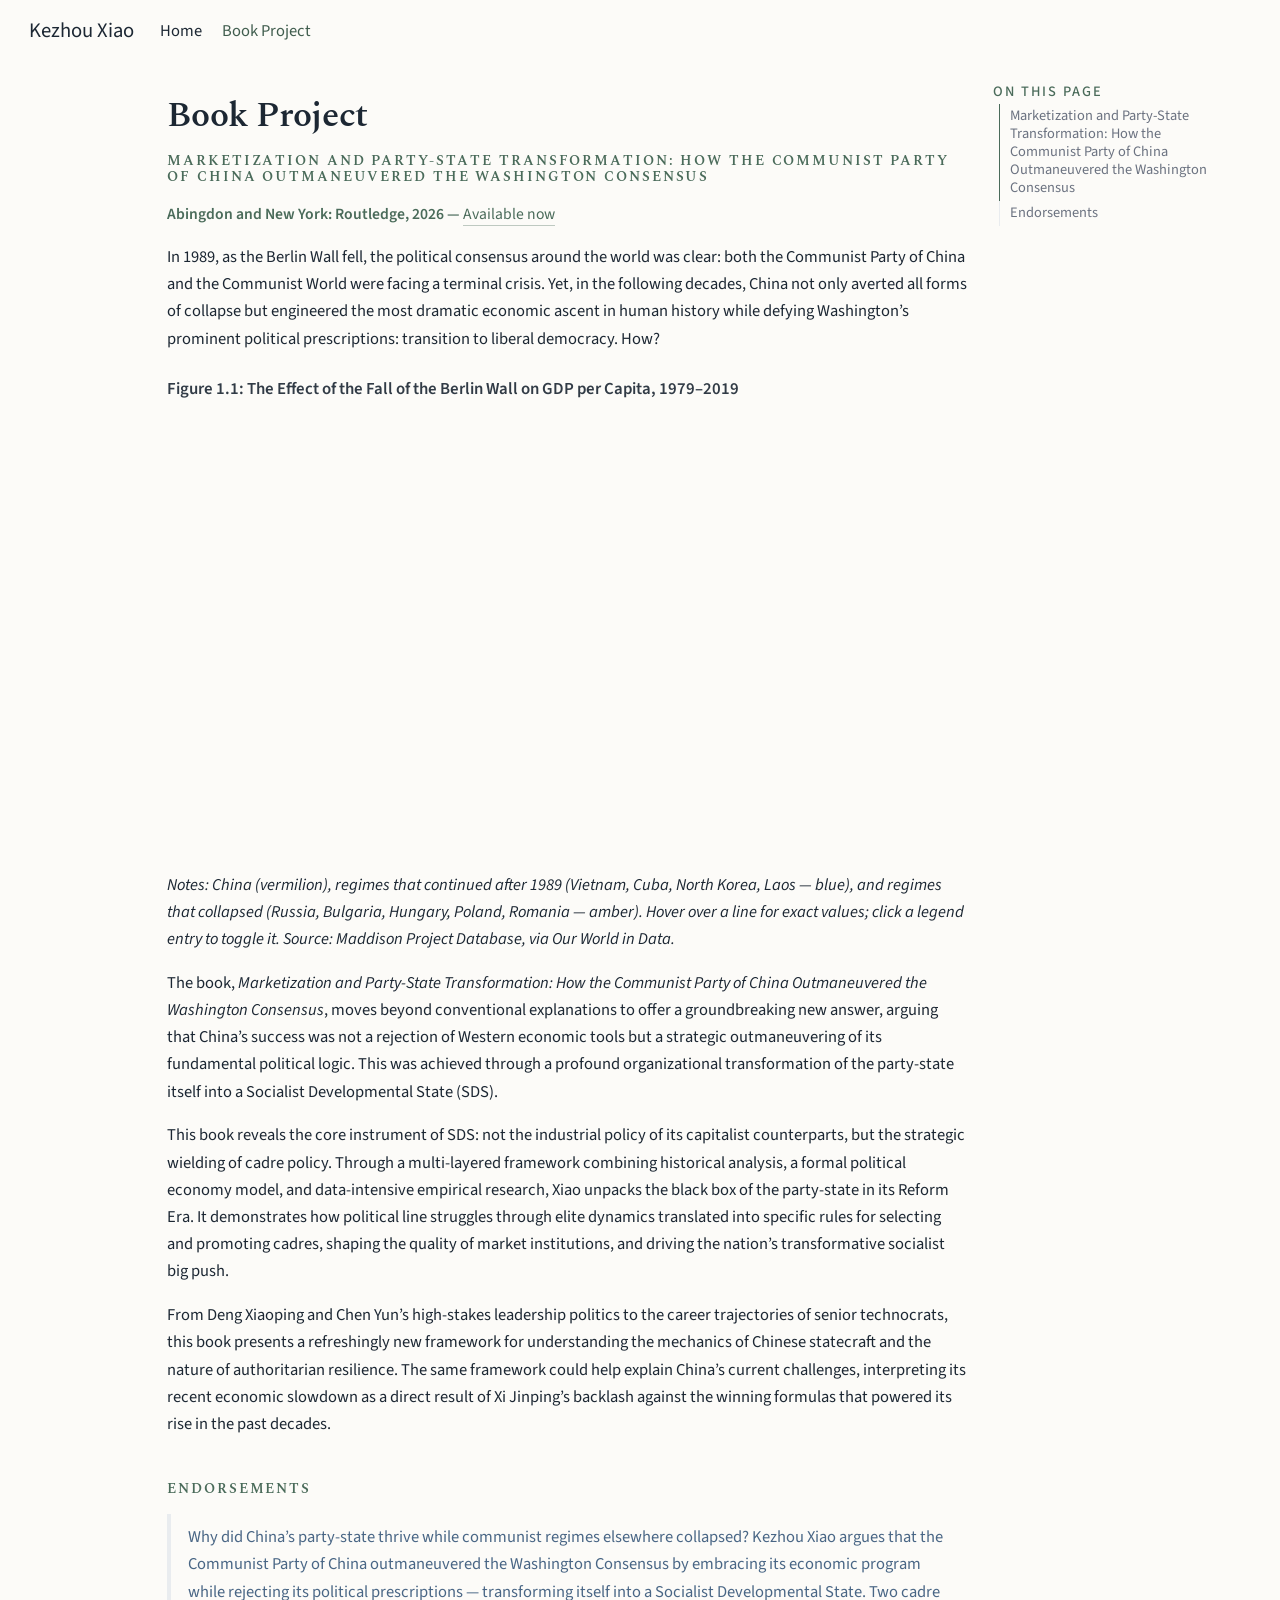
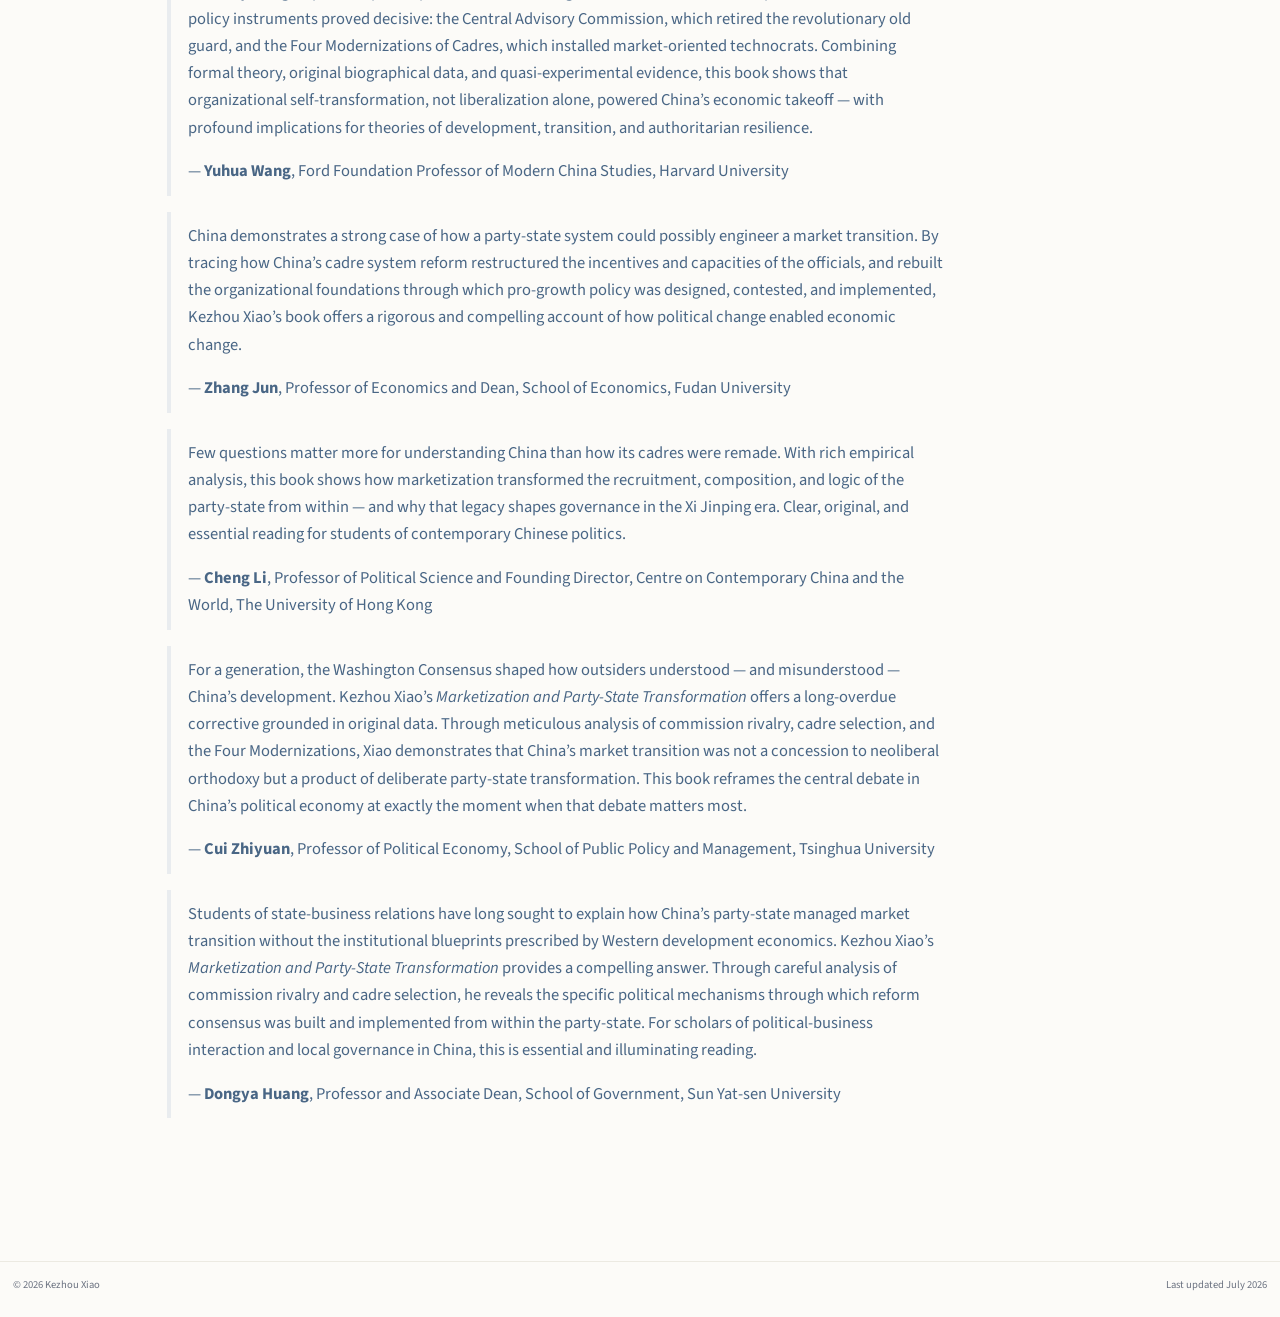
==== book-project.html @ 67b0b063 "Built site for gh-pages" ====
<!DOCTYPE html>
<html xmlns="http://www.w3.org/1999/xhtml" lang="en" xml:lang="en"><head>

<meta charset="utf-8">
<meta name="generator" content="quarto-1.6.42">

<meta name="viewport" content="width=device-width, initial-scale=1.0, user-scalable=yes">


<title>Book Project – Kezhou Xiao</title>
<style>
code{white-space: pre-wrap;}
span.smallcaps{font-variant: small-caps;}
div.columns{display: flex; gap: min(4vw, 1.5em);}
div.column{flex: auto; overflow-x: auto;}
div.hanging-indent{margin-left: 1.5em; text-indent: -1.5em;}
ul.task-list{list-style: none;}
ul.task-list li input[type="checkbox"] {
  width: 0.8em;
  margin: 0 0.8em 0.2em -1em; /* quarto-specific, see https://github.com/quarto-dev/quarto-cli/issues/4556 */ 
  vertical-align: middle;
}
</style>


<script src="site_libs/quarto-nav/quarto-nav.js"></script>
<script src="site_libs/quarto-nav/headroom.min.js"></script>
<script src="site_libs/clipboard/clipboard.min.js"></script>
<script src="site_libs/quarto-search/autocomplete.umd.js"></script>
<script src="site_libs/quarto-search/fuse.min.js"></script>
<script src="site_libs/quarto-search/quarto-search.js"></script>
<meta name="quarto:offset" content="./">
<script src="site_libs/quarto-html/quarto.js"></script>
<script src="site_libs/quarto-html/popper.min.js"></script>
<script src="site_libs/quarto-html/tippy.umd.min.js"></script>
<script src="site_libs/quarto-html/anchor.min.js"></script>
<link href="site_libs/quarto-html/tippy.css" rel="stylesheet">
<link href="site_libs/quarto-html/quarto-syntax-highlighting-2f5df379a58b258e96c21c0638c20c03.css" rel="stylesheet" id="quarto-text-highlighting-styles">
<script src="site_libs/bootstrap/bootstrap.min.js"></script>
<link href="site_libs/bootstrap/bootstrap-icons.css" rel="stylesheet">
<link href="site_libs/bootstrap/bootstrap-3389dbade803d47c97015f01e1e41902.min.css" rel="stylesheet" append-hash="true" id="quarto-bootstrap" data-mode="light">
<script id="quarto-search-options" type="application/json">{
  "location": "navbar",
  "copy-button": false,
  "collapse-after": 3,
  "panel-placement": "end",
  "type": "overlay",
  "limit": 50,
  "keyboard-shortcut": [
    "f",
    "/",
    "s"
  ],
  "show-item-context": false,
  "language": {
    "search-no-results-text": "No results",
    "search-matching-documents-text": "matching documents",
    "search-copy-link-title": "Copy link to search",
    "search-hide-matches-text": "Hide additional matches",
    "search-more-match-text": "more match in this document",
    "search-more-matches-text": "more matches in this document",
    "search-clear-button-title": "Clear",
    "search-text-placeholder": "",
    "search-detached-cancel-button-title": "Cancel",
    "search-submit-button-title": "Submit",
    "search-label": "Search"
  }
}</script>
<script data-goatcounter="https://spencerxiao.goatcounter.com/count" async="" src="//gc.zgo.at/count.js"></script>
<link href="site_libs/htmltools-fill-0.5.9/fill.css" rel="stylesheet">
<script src="site_libs/htmlwidgets-1.6.4/htmlwidgets.js"></script>
<script src="site_libs/plotly-binding-4.11.0/plotly.js"></script>
<script src="site_libs/typedarray-0.1/typedarray.min.js"></script>
<script src="site_libs/jquery-3.5.1/jquery.min.js"></script>
<link href="site_libs/crosstalk-1.2.1/css/crosstalk.min.css" rel="stylesheet">
<script src="site_libs/crosstalk-1.2.1/js/crosstalk.min.js"></script>
<link href="site_libs/plotly-htmlwidgets-css-2.11.1/plotly-htmlwidgets.css" rel="stylesheet">
<script src="site_libs/plotly-main-2.11.1/plotly-latest.min.js"></script>


</head>

<body class="nav-fixed">

<div id="quarto-search-results"></div>
  <header id="quarto-header" class="headroom fixed-top">
    <nav class="navbar navbar-expand-lg " data-bs-theme="dark">
      <div class="navbar-container container-fluid">
      <div class="navbar-brand-container mx-auto">
    <a class="navbar-brand" href="./index.html">
    <span class="navbar-title">Kezhou Xiao</span>
    </a>
  </div>
            <div id="quarto-search" class="" title="Search"></div>
          <button class="navbar-toggler" type="button" data-bs-toggle="collapse" data-bs-target="#navbarCollapse" aria-controls="navbarCollapse" role="menu" aria-expanded="false" aria-label="Toggle navigation" onclick="if (window.quartoToggleHeadroom) { window.quartoToggleHeadroom(); }">
  <span class="navbar-toggler-icon"></span>
</button>
          <div class="collapse navbar-collapse" id="navbarCollapse">
            <ul class="navbar-nav navbar-nav-scroll me-auto">
  <li class="nav-item">
    <a class="nav-link" href="./index.html"> 
<span class="menu-text">Home</span></a>
  </li>  
  <li class="nav-item">
    <a class="nav-link active" href="./book-project.html" aria-current="page"> 
<span class="menu-text">Book Project</span></a>
  </li>  
</ul>
          </div> <!-- /navcollapse -->
            <div class="quarto-navbar-tools">
</div>
      </div> <!-- /container-fluid -->
    </nav>
</header>
<!-- content -->
<div id="quarto-content" class="quarto-container page-columns page-rows-contents page-layout-article page-navbar">
<!-- sidebar -->
<!-- margin-sidebar -->
    <div id="quarto-margin-sidebar" class="sidebar margin-sidebar">
        <nav id="TOC" role="doc-toc" class="toc-active">
    <h2 id="toc-title">On this page</h2>
   
  <ul>
  <li><a href="#marketization-and-party-state-transformation-how-the-communist-party-of-china-outmaneuvered-the-washington-consensus" id="toc-marketization-and-party-state-transformation-how-the-communist-party-of-china-outmaneuvered-the-washington-consensus" class="nav-link active" data-scroll-target="#marketization-and-party-state-transformation-how-the-communist-party-of-china-outmaneuvered-the-washington-consensus">Marketization and Party-State Transformation: How the Communist Party of China Outmaneuvered the Washington Consensus</a>
  <ul class="collapse">
  <li><a href="#figure-1.1-the-effect-of-the-fall-of-the-berlin-wall-on-gdp-per-capita-19792019" id="toc-figure-1.1-the-effect-of-the-fall-of-the-berlin-wall-on-gdp-per-capita-19792019" class="nav-link" data-scroll-target="#figure-1.1-the-effect-of-the-fall-of-the-berlin-wall-on-gdp-per-capita-19792019">Figure 1.1: The Effect of the Fall of the Berlin Wall on GDP per Capita, 1979–2019</a></li>
  </ul></li>
  <li><a href="#endorsements" id="toc-endorsements" class="nav-link" data-scroll-target="#endorsements">Endorsements</a></li>
  </ul>
</nav>
    </div>
<!-- main -->
<main class="content" id="quarto-document-content">

<header id="title-block-header" class="quarto-title-block default">
<div class="quarto-title">
<h1 class="title">Book Project</h1>
</div>



<div class="quarto-title-meta">

    
  
    
  </div>
  


</header>


<section id="marketization-and-party-state-transformation-how-the-communist-party-of-china-outmaneuvered-the-washington-consensus" class="level2">
<h2 class="anchored" data-anchor-id="marketization-and-party-state-transformation-how-the-communist-party-of-china-outmaneuvered-the-washington-consensus">Marketization and Party-State Transformation: How the Communist Party of China Outmaneuvered the Washington Consensus</h2>
<p><span class="book-status">Abingdon and New York: Routledge, 2026 — <a href="https://www.routledge.com/Marketization-and-Party-State-Transformation-How-the-Communist-Party-of-China-Outmaneuvered-the-Washington-Consensus/Xiao/p/book/9781041413196">Available now</a></span></p>
<p>In 1989, as the Berlin Wall fell, the political consensus around the world was clear: both the Communist Party of China and the Communist World were facing a terminal crisis. Yet, in the following decades, China not only averted all forms of collapse but engineered the most dramatic economic ascent in human history while defying Washington’s prominent political prescriptions: transition to liberal democracy. How?</p>
<section id="figure-1.1-the-effect-of-the-fall-of-the-berlin-wall-on-gdp-per-capita-19792019" class="level3">
<h3 class="anchored" data-anchor-id="figure-1.1-the-effect-of-the-fall-of-the-berlin-wall-on-gdp-per-capita-19792019">Figure 1.1: The Effect of the Fall of the Berlin Wall on GDP per Capita, 1979–2019</h3>
<div class="cell">
<div class="cell-output-display">
<div class="plotly html-widget html-fill-item" id="htmlwidget-03bb9a3758ac71e067c5" style="width:100%;height:464px;"></div>
<script type="application/json" data-for="htmlwidget-03bb9a3758ac71e067c5">{"x":{"data":[{"x":[1989,1989],"y":[36.663567174056915,583.40724685638645],"text":"","type":"scatter","mode":"lines","line":{"width":1.7007874015748035,"color":"rgba(115,115,115,1)","dash":"dash"},"hoveron":"points","showlegend":false,"xaxis":"x","yaxis":"y","hoverinfo":"text","frame":null},{"x":[1979,1980,1981,1982,1983,1984,1985,1986,1987,1988,1989,1990,1991,1992,1993,1994,1995,1996,1997,1998,1999,2000,2001,2002,2003,2004,2005,2006,2007,2008,2009,2010,2011,2012,2013,2014,2015,2016,2017,2018,2019],"y":[77.081270859087823,77.36172101105808,83.179368572259364,86.42672638608768,89.352563100104945,94.913488621891119,97.331868557489855,97.87148732521554,95.637500887283878,96.033672417862732,100,100.25954599693981,96.579290048777636,94.218887245466547,91.870331714282599,94.899833138427226,98.471916918055186,103.75363620225114,107.38574003618965,109.46661283393104,114.63080965869845,120.21452670331638,125.85285511215484,131.1837782720965,137.18691429066874,143.56942733061828,150.90771559315363,156.21588031239801,168.90887120923207,177.75132047179039,185.2396919912299,194.77865390723275,204.97926240438827,214.06575532656825,223.80774618704635,234.41725955054125,245.71912059153738,256.70601250486817,267.59136758919936,279.09517236361262,290.12339051289183],"text":["Regime Continued<br>1979: 77.1","Regime Continued<br>1980: 77.4","Regime Continued<br>1981: 83.2","Regime Continued<br>1982: 86.4","Regime Continued<br>1983: 89.4","Regime Continued<br>1984: 94.9","Regime Continued<br>1985: 97.3","Regime Continued<br>1986: 97.9","Regime Continued<br>1987: 95.6","Regime Continued<br>1988: 96","Regime Continued<br>1989: 100","Regime Continued<br>1990: 100.3","Regime Continued<br>1991: 96.6","Regime Continued<br>1992: 94.2","Regime Continued<br>1993: 91.9","Regime Continued<br>1994: 94.9","Regime Continued<br>1995: 98.5","Regime Continued<br>1996: 103.8","Regime Continued<br>1997: 107.4","Regime Continued<br>1998: 109.5","Regime Continued<br>1999: 114.6","Regime Continued<br>2000: 120.2","Regime Continued<br>2001: 125.9","Regime Continued<br>2002: 131.2","Regime Continued<br>2003: 137.2","Regime Continued<br>2004: 143.6","Regime Continued<br>2005: 150.9","Regime Continued<br>2006: 156.2","Regime Continued<br>2007: 168.9","Regime Continued<br>2008: 177.8","Regime Continued<br>2009: 185.2","Regime Continued<br>2010: 194.8","Regime Continued<br>2011: 205","Regime Continued<br>2012: 214.1","Regime Continued<br>2013: 223.8","Regime Continued<br>2014: 234.4","Regime Continued<br>2015: 245.7","Regime Continued<br>2016: 256.7","Regime Continued<br>2017: 267.6","Regime Continued<br>2018: 279.1","Regime Continued<br>2019: 290.1"],"type":"scatter","mode":"lines","line":{"width":3.4015748031496069,"color":"rgba(0,114,178,1)","dash":"solid"},"hoveron":"points","name":"Regime Continued","legendgroup":"Regime Continued","showlegend":true,"xaxis":"x","yaxis":"y","hoverinfo":"text","frame":null},{"x":[1979,1980,1981,1982,1983,1984,1985,1986,1987,1988,1989,1990,1991,1992,1993,1994,1995,1996,1997,1998,1999,2000,2001,2002,2003,2004,2005,2006,2007,2008,2009,2010,2011,2012,2013,2014,2015,2016,2017,2018,2019],"y":[98.756661283785149,98.022912117550376,97.223789710215456,98.061229819709126,98.215249853698708,100.60935446576198,99.59730041056001,101.61505856694197,100.87192237314885,101.78803310593379,100,91.960737897209142,85.297548121487225,81.631162505068531,82.562123963585051,84.572400834445745,89.08646335847483,90.906090753139154,94.091494278788616,97.002154767576357,100.6898837959401,108.05710679597414,114.76663872982454,122.64100486215708,131.12235186302945,142.55933237886453,152.57557594738981,166.57873904494238,180.90779782631208,194.64593383570474,190.27470970447428,197.76186465469766,207.59522776422193,211.14876651824363,213.32430385597286,219.59133893872328,226.07825670735642,232.09434800010797,248.83356865045033,260.19909614832557,265.5708370425038],"text":["Regime Collapsed<br>1979: 98.8","Regime Collapsed<br>1980: 98","Regime Collapsed<br>1981: 97.2","Regime Collapsed<br>1982: 98.1","Regime Collapsed<br>1983: 98.2","Regime Collapsed<br>1984: 100.6","Regime Collapsed<br>1985: 99.6","Regime Collapsed<br>1986: 101.6","Regime Collapsed<br>1987: 100.9","Regime Collapsed<br>1988: 101.8","Regime Collapsed<br>1989: 100","Regime Collapsed<br>1990: 92","Regime Collapsed<br>1991: 85.3","Regime Collapsed<br>1992: 81.6","Regime Collapsed<br>1993: 82.6","Regime Collapsed<br>1994: 84.6","Regime Collapsed<br>1995: 89.1","Regime Collapsed<br>1996: 90.9","Regime Collapsed<br>1997: 94.1","Regime Collapsed<br>1998: 97","Regime Collapsed<br>1999: 100.7","Regime Collapsed<br>2000: 108.1","Regime Collapsed<br>2001: 114.8","Regime Collapsed<br>2002: 122.6","Regime Collapsed<br>2003: 131.1","Regime Collapsed<br>2004: 142.6","Regime Collapsed<br>2005: 152.6","Regime Collapsed<br>2006: 166.6","Regime Collapsed<br>2007: 180.9","Regime Collapsed<br>2008: 194.6","Regime Collapsed<br>2009: 190.3","Regime Collapsed<br>2010: 197.8","Regime Collapsed<br>2011: 207.6","Regime Collapsed<br>2012: 211.1","Regime Collapsed<br>2013: 213.3","Regime Collapsed<br>2014: 219.6","Regime Collapsed<br>2015: 226.1","Regime Collapsed<br>2016: 232.1","Regime Collapsed<br>2017: 248.8","Regime Collapsed<br>2018: 260.2","Regime Collapsed<br>2019: 265.6"],"type":"scatter","mode":"lines","line":{"width":3.4015748031496069,"color":"rgba(230,159,0,1)","dash":"solid"},"hoveron":"points","name":"Regime Collapsed","legendgroup":"Regime Collapsed","showlegend":true,"xaxis":"x","yaxis":"y","hoverinfo":"text","frame":null},{"x":[1979,1980,1981,1982,1983,1984,1985,1986,1987,1988,1989,1990,1991,1992,1993,1994,1995,1996,1997,1998,1999,2000,2001,2002,2003,2004,2005,2006,2007,2008,2009,2010,2011,2012,2013,2014,2015,2016,2017,2018,2019],"y":[61.515552614162807,63.864990072799472,64.923891462607543,70.416942422236929,73.692918596955664,80.873593646591658,86.664460622104571,90.933156849768366,96.988749172733293,100.76108537392456,100,98.676373262739901,100.97005956320318,106.80820979483785,116.03176704169424,123.43362011912642,132.35371277299802,139.63084050297817,142.64818001323627,142.61571806750496,147.80728987425545,156.53059232296494,165.29267041694243,176.80715751158172,186.94452018530774,200.7806518861681,219.27835870284579,240.60342819324953,261.27442091330244,271.01629053606882,289.01525479814694,319.60354070152221,338.21972203838516,362.23805426869626,388.19639311714099,414.13626737260097,440.94745201853084,467.86747187293184,497.36753805426866,528.68987425545993,558.55526141628059],"text":["China<br>1979: 61.5","China<br>1980: 63.9","China<br>1981: 64.9","China<br>1982: 70.4","China<br>1983: 73.7","China<br>1984: 80.9","China<br>1985: 86.7","China<br>1986: 90.9","China<br>1987: 97","China<br>1988: 100.8","China<br>1989: 100","China<br>1990: 98.7","China<br>1991: 101","China<br>1992: 106.8","China<br>1993: 116","China<br>1994: 123.4","China<br>1995: 132.4","China<br>1996: 139.6","China<br>1997: 142.6","China<br>1998: 142.6","China<br>1999: 147.8","China<br>2000: 156.5","China<br>2001: 165.3","China<br>2002: 176.8","China<br>2003: 186.9","China<br>2004: 200.8","China<br>2005: 219.3","China<br>2006: 240.6","China<br>2007: 261.3","China<br>2008: 271","China<br>2009: 289","China<br>2010: 319.6","China<br>2011: 338.2","China<br>2012: 362.2","China<br>2013: 388.2","China<br>2014: 414.1","China<br>2015: 440.9","China<br>2016: 467.9","China<br>2017: 497.4","China<br>2018: 528.7","China<br>2019: 558.6"],"type":"scatter","mode":"lines","line":{"width":5.2913385826771648,"color":"rgba(213,94,0,1)","dash":"solid"},"hoveron":"points","name":"China","legendgroup":"China","showlegend":true,"xaxis":"x","yaxis":"y","hoverinfo":"text","frame":null}],"layout":{"margin":{"t":23.970112079701121,"r":7.9701120797011216,"b":40.647571606475722,"l":47.023661270236623},"plot_bgcolor":"rgba(255,255,255,1)","paper_bgcolor":"rgba(255,255,255,1)","font":{"color":"rgba(0,0,0,1)","family":"","size":15.940224159402241},"xaxis":{"domain":[0,1],"automargin":true,"type":"linear","autorange":false,"range":[1977,2021],"tickmode":"array","ticktext":["1980","1985","1990","1995","2000","2005","2010","2015"],"tickvals":[1980,1985,1990,1995,2000,2005,2010,2015],"categoryorder":"array","categoryarray":["1980","1985","1990","1995","2000","2005","2010","2015"],"nticks":null,"ticks":"outside","tickcolor":"rgba(0,0,0,1)","ticklen":3.9850560398505603,"tickwidth":0,"showticklabels":true,"tickfont":{"color":"rgba(0,0,0,1)","family":"","size":12.7521793275218},"tickangle":-0,"showline":true,"linecolor":"rgba(0,0,0,1)","linewidth":0,"showgrid":false,"gridcolor":null,"gridwidth":0,"zeroline":false,"anchor":"y","title":{"text":"Year","font":{"color":"rgba(0,0,0,1)","family":"","size":15.940224159402241}},"hoverformat":".2f"},"yaxis":{"domain":[0,1],"automargin":true,"type":"linear","autorange":false,"range":[36.663567174056915,583.40724685638645],"tickmode":"array","ticktext":["100","200","300","400","500"],"tickvals":[100,200,300,400,500],"categoryorder":"array","categoryarray":["100","200","300","400","500"],"nticks":null,"ticks":"outside","tickcolor":"rgba(0,0,0,1)","ticklen":3.9850560398505608,"tickwidth":0,"showticklabels":true,"tickfont":{"color":"rgba(0,0,0,1)","family":"","size":12.7521793275218},"tickangle":-0,"showline":true,"linecolor":"rgba(0,0,0,1)","linewidth":0,"showgrid":false,"gridcolor":null,"gridwidth":0,"zeroline":false,"anchor":"x","title":{"text":"GDP per Capita (1989 = 100)","font":{"color":"rgba(0,0,0,1)","family":"","size":15.940224159402241}},"hoverformat":".2f"},"shapes":[{"type":"rect","fillcolor":null,"line":{"color":null,"width":0,"linetype":[]},"yref":"paper","xref":"paper","layer":"below","x0":0,"x1":1,"y0":0,"y1":1}],"showlegend":true,"legend":{"bgcolor":"rgba(255,255,255,1)","bordercolor":"transparent","borderwidth":0,"font":{"color":"rgba(0,0,0,1)","family":"","size":12.7521793275218},"title":{"text":"","font":{"color":null,"family":null,"size":0}},"orientation":"h","y":-0.20000000000000001},"hovermode":"closest","barmode":"relative"},"config":{"doubleClick":"reset","modeBarButtonsToAdd":["hoverclosest","hovercompare"],"showSendToCloud":false},"source":"A","attrs":{"5f214823b332":{"xintercept":{},"type":"scatter"},"5f211fc9bc9e":{"x":{},"y":{},"colour":{},"text":{}},"5f21757e395f":{"x":{},"y":{},"colour":{},"text":{}}},"cur_data":"5f214823b332","visdat":{"5f214823b332":["function (y) ","x"],"5f211fc9bc9e":["function (y) ","x"],"5f21757e395f":["function (y) ","x"]},"highlight":{"on":"plotly_click","persistent":false,"dynamic":false,"selectize":false,"opacityDim":0.20000000000000001,"selected":{"opacity":1},"debounce":0},"shinyEvents":["plotly_hover","plotly_click","plotly_selected","plotly_relayout","plotly_brushed","plotly_brushing","plotly_clickannotation","plotly_doubleclick","plotly_deselect","plotly_afterplot","plotly_sunburstclick"],"base_url":"https://plot.ly"},"evals":[],"jsHooks":[]}</script>
</div>
</div>
<p><em>Notes: China (vermilion), regimes that continued after 1989 (Vietnam, Cuba, North Korea, Laos — blue), and regimes that collapsed (Russia, Bulgaria, Hungary, Poland, Romania — amber). Hover over a line for exact values; click a legend entry to toggle it. Source: Maddison Project Database, via Our World in Data.</em></p>
<p>The book, <em>Marketization and Party-State Transformation: How the Communist Party of China Outmaneuvered the Washington Consensus</em>, moves beyond conventional explanations to offer a groundbreaking new answer, arguing that China’s success was not a rejection of Western economic tools but a strategic outmaneuvering of its fundamental political logic. This was achieved through a profound organizational transformation of the party-state itself into a Socialist Developmental State (SDS).</p>
<p>This book reveals the core instrument of SDS: not the industrial policy of its capitalist counterparts, but the strategic wielding of cadre policy. Through a multi-layered framework combining historical analysis, a formal political economy model, and data-intensive empirical research, Xiao unpacks the black box of the party-state in its Reform Era. It demonstrates how political line struggles through elite dynamics translated into specific rules for selecting and promoting cadres, shaping the quality of market institutions, and driving the nation’s transformative socialist big push.</p>
<p>From Deng Xiaoping and Chen Yun’s high-stakes leadership politics to the career trajectories of senior technocrats, this book presents a refreshingly new framework for understanding the mechanics of Chinese statecraft and the nature of authoritarian resilience. The same framework could help explain China’s current challenges, interpreting its recent economic slowdown as a direct result of Xi Jinping’s backlash against the winning formulas that powered its rise in the past decades.</p>
</section>
</section>
<section id="endorsements" class="level2">
<h2 class="anchored" data-anchor-id="endorsements">Endorsements</h2>
<blockquote class="blockquote">
<p>Why did China’s party-state thrive while communist regimes elsewhere collapsed? Kezhou Xiao argues that the Communist Party of China outmaneuvered the Washington Consensus by embracing its economic program while rejecting its political prescriptions — transforming itself into a Socialist Developmental State. Two cadre policy instruments proved decisive: the Central Advisory Commission, which retired the revolutionary old guard, and the Four Modernizations of Cadres, which installed market-oriented technocrats. Combining formal theory, original biographical data, and quasi-experimental evidence, this book shows that organizational self-transformation, not liberalization alone, powered China’s economic takeoff — with profound implications for theories of development, transition, and authoritarian resilience.</p>
<p>— <strong>Yuhua Wang</strong>, Ford Foundation Professor of Modern China Studies, Harvard University</p>
</blockquote>
<blockquote class="blockquote">
<p>China demonstrates a strong case of how a party-state system could possibly engineer a market transition. By tracing how China’s cadre system reform restructured the incentives and capacities of the officials, and rebuilt the organizational foundations through which pro-growth policy was designed, contested, and implemented, Kezhou Xiao’s book offers a rigorous and compelling account of how political change enabled economic change.</p>
<p>— <strong>Zhang Jun</strong>, Professor of Economics and Dean, School of Economics, Fudan University</p>
</blockquote>
<blockquote class="blockquote">
<p>Few questions matter more for understanding China than how its cadres were remade. With rich empirical analysis, this book shows how marketization transformed the recruitment, composition, and logic of the party-state from within — and why that legacy shapes governance in the Xi Jinping era. Clear, original, and essential reading for students of contemporary Chinese politics.</p>
<p>— <strong>Cheng Li</strong>, Professor of Political Science and Founding Director, Centre on Contemporary China and the World, The University of Hong Kong</p>
</blockquote>
<blockquote class="blockquote">
<p>For a generation, the Washington Consensus shaped how outsiders understood — and misunderstood — China’s development. Kezhou Xiao’s <em>Marketization and Party-State Transformation</em> offers a long-overdue corrective grounded in original data. Through meticulous analysis of commission rivalry, cadre selection, and the Four Modernizations, Xiao demonstrates that China’s market transition was not a concession to neoliberal orthodoxy but a product of deliberate party-state transformation. This book reframes the central debate in China’s political economy at exactly the moment when that debate matters most.</p>
<p>— <strong>Cui Zhiyuan</strong>, Professor of Political Economy, School of Public Policy and Management, Tsinghua University</p>
</blockquote>
<blockquote class="blockquote">
<p>Students of state-business relations have long sought to explain how China’s party-state managed market transition without the institutional blueprints prescribed by Western development economics. Kezhou Xiao’s <em>Marketization and Party-State Transformation</em> provides a compelling answer. Through careful analysis of commission rivalry and cadre selection, he reveals the specific political mechanisms through which reform consensus was built and implemented from within the party-state. For scholars of political-business interaction and local governance in China, this is essential and illuminating reading.</p>
<p>— <strong>Dongya Huang</strong>, Professor and Associate Dean, School of Government, Sun Yat-sen University</p>
</blockquote>


</section>

</main> <!-- /main -->
<script id="quarto-html-after-body" type="application/javascript">
window.document.addEventListener("DOMContentLoaded", function (event) {
  const toggleBodyColorMode = (bsSheetEl) => {
    const mode = bsSheetEl.getAttribute("data-mode");
    const bodyEl = window.document.querySelector("body");
    if (mode === "dark") {
      bodyEl.classList.add("quarto-dark");
      bodyEl.classList.remove("quarto-light");
    } else {
      bodyEl.classList.add("quarto-light");
      bodyEl.classList.remove("quarto-dark");
    }
  }
  const toggleBodyColorPrimary = () => {
    const bsSheetEl = window.document.querySelector("link#quarto-bootstrap");
    if (bsSheetEl) {
      toggleBodyColorMode(bsSheetEl);
    }
  }
  toggleBodyColorPrimary();  
  const icon = "";
  const anchorJS = new window.AnchorJS();
  anchorJS.options = {
    placement: 'right',
    icon: icon
  };
  anchorJS.add('.anchored');
  const isCodeAnnotation = (el) => {
    for (const clz of el.classList) {
      if (clz.startsWith('code-annotation-')) {                     
        return true;
      }
    }
    return false;
  }
  const onCopySuccess = function(e) {
    // button target
    const button = e.trigger;
    // don't keep focus
    button.blur();
    // flash "checked"
    button.classList.add('code-copy-button-checked');
    var currentTitle = button.getAttribute("title");
    button.setAttribute("title", "Copied!");
    let tooltip;
    if (window.bootstrap) {
      button.setAttribute("data-bs-toggle", "tooltip");
      button.setAttribute("data-bs-placement", "left");
      button.setAttribute("data-bs-title", "Copied!");
      tooltip = new bootstrap.Tooltip(button, 
        { trigger: "manual", 
          customClass: "code-copy-button-tooltip",
          offset: [0, -8]});
      tooltip.show();    
    }
    setTimeout(function() {
      if (tooltip) {
        tooltip.hide();
        button.removeAttribute("data-bs-title");
        button.removeAttribute("data-bs-toggle");
        button.removeAttribute("data-bs-placement");
      }
      button.setAttribute("title", currentTitle);
      button.classList.remove('code-copy-button-checked');
    }, 1000);
    // clear code selection
    e.clearSelection();
  }
  const getTextToCopy = function(trigger) {
      const codeEl = trigger.previousElementSibling.cloneNode(true);
      for (const childEl of codeEl.children) {
        if (isCodeAnnotation(childEl)) {
          childEl.remove();
        }
      }
      return codeEl.innerText;
  }
  const clipboard = new window.ClipboardJS('.code-copy-button:not([data-in-quarto-modal])', {
    text: getTextToCopy
  });
  clipboard.on('success', onCopySuccess);
  if (window.document.getElementById('quarto-embedded-source-code-modal')) {
    const clipboardModal = new window.ClipboardJS('.code-copy-button[data-in-quarto-modal]', {
      text: getTextToCopy,
      container: window.document.getElementById('quarto-embedded-source-code-modal')
    });
    clipboardModal.on('success', onCopySuccess);
  }
    var localhostRegex = new RegExp(/^(?:http|https):\/\/localhost\:?[0-9]*\//);
    var mailtoRegex = new RegExp(/^mailto:/);
      var filterRegex = new RegExp("https:\/\/kezhouxiao\.github\.io\/");
    var isInternal = (href) => {
        return filterRegex.test(href) || localhostRegex.test(href) || mailtoRegex.test(href);
    }
    // Inspect non-navigation links and adorn them if external
 	var links = window.document.querySelectorAll('a[href]:not(.nav-link):not(.navbar-brand):not(.toc-action):not(.sidebar-link):not(.sidebar-item-toggle):not(.pagination-link):not(.no-external):not([aria-hidden]):not(.dropdown-item):not(.quarto-navigation-tool):not(.about-link)');
    for (var i=0; i<links.length; i++) {
      const link = links[i];
      if (!isInternal(link.href)) {
        // undo the damage that might have been done by quarto-nav.js in the case of
        // links that we want to consider external
        if (link.dataset.originalHref !== undefined) {
          link.href = link.dataset.originalHref;
        }
      }
    }
  function tippyHover(el, contentFn, onTriggerFn, onUntriggerFn) {
    const config = {
      allowHTML: true,
      maxWidth: 500,
      delay: 100,
      arrow: false,
      appendTo: function(el) {
          return el.parentElement;
      },
      interactive: true,
      interactiveBorder: 10,
      theme: 'quarto',
      placement: 'bottom-start',
    };
    if (contentFn) {
      config.content = contentFn;
    }
    if (onTriggerFn) {
      config.onTrigger = onTriggerFn;
    }
    if (onUntriggerFn) {
      config.onUntrigger = onUntriggerFn;
    }
    window.tippy(el, config); 
  }
  const noterefs = window.document.querySelectorAll('a[role="doc-noteref"]');
  for (var i=0; i<noterefs.length; i++) {
    const ref = noterefs[i];
    tippyHover(ref, function() {
      // use id or data attribute instead here
      let href = ref.getAttribute('data-footnote-href') || ref.getAttribute('href');
      try { href = new URL(href).hash; } catch {}
      const id = href.replace(/^#\/?/, "");
      const note = window.document.getElementById(id);
      if (note) {
        return note.innerHTML;
      } else {
        return "";
      }
    });
  }
  const xrefs = window.document.querySelectorAll('a.quarto-xref');
  const processXRef = (id, note) => {
    // Strip column container classes
    const stripColumnClz = (el) => {
      el.classList.remove("page-full", "page-columns");
      if (el.children) {
        for (const child of el.children) {
          stripColumnClz(child);
        }
      }
    }
    stripColumnClz(note)
    if (id === null || id.startsWith('sec-')) {
      // Special case sections, only their first couple elements
      const container = document.createElement("div");
      if (note.children && note.children.length > 2) {
        container.appendChild(note.children[0].cloneNode(true));
        for (let i = 1; i < note.children.length; i++) {
          const child = note.children[i];
          if (child.tagName === "P" && child.innerText === "") {
            continue;
          } else {
            container.appendChild(child.cloneNode(true));
            break;
          }
        }
        if (window.Quarto?.typesetMath) {
          window.Quarto.typesetMath(container);
        }
        return container.innerHTML
      } else {
        if (window.Quarto?.typesetMath) {
          window.Quarto.typesetMath(note);
        }
        return note.innerHTML;
      }
    } else {
      // Remove any anchor links if they are present
      const anchorLink = note.querySelector('a.anchorjs-link');
      if (anchorLink) {
        anchorLink.remove();
      }
      if (window.Quarto?.typesetMath) {
        window.Quarto.typesetMath(note);
      }
      if (note.classList.contains("callout")) {
        return note.outerHTML;
      } else {
        return note.innerHTML;
      }
    }
  }
  for (var i=0; i<xrefs.length; i++) {
    const xref = xrefs[i];
    tippyHover(xref, undefined, function(instance) {
      instance.disable();
      let url = xref.getAttribute('href');
      let hash = undefined; 
      if (url.startsWith('#')) {
        hash = url;
      } else {
        try { hash = new URL(url).hash; } catch {}
      }
      if (hash) {
        const id = hash.replace(/^#\/?/, "");
        const note = window.document.getElementById(id);
        if (note !== null) {
          try {
            const html = processXRef(id, note.cloneNode(true));
            instance.setContent(html);
          } finally {
            instance.enable();
            instance.show();
          }
        } else {
          // See if we can fetch this
          fetch(url.split('#')[0])
          .then(res => res.text())
          .then(html => {
            const parser = new DOMParser();
            const htmlDoc = parser.parseFromString(html, "text/html");
            const note = htmlDoc.getElementById(id);
            if (note !== null) {
              const html = processXRef(id, note);
              instance.setContent(html);
            } 
          }).finally(() => {
            instance.enable();
            instance.show();
          });
        }
      } else {
        // See if we can fetch a full url (with no hash to target)
        // This is a special case and we should probably do some content thinning / targeting
        fetch(url)
        .then(res => res.text())
        .then(html => {
          const parser = new DOMParser();
          const htmlDoc = parser.parseFromString(html, "text/html");
          const note = htmlDoc.querySelector('main.content');
          if (note !== null) {
            // This should only happen for chapter cross references
            // (since there is no id in the URL)
            // remove the first header
            if (note.children.length > 0 && note.children[0].tagName === "HEADER") {
              note.children[0].remove();
            }
            const html = processXRef(null, note);
            instance.setContent(html);
          } 
        }).finally(() => {
          instance.enable();
          instance.show();
        });
      }
    }, function(instance) {
    });
  }
      let selectedAnnoteEl;
      const selectorForAnnotation = ( cell, annotation) => {
        let cellAttr = 'data-code-cell="' + cell + '"';
        let lineAttr = 'data-code-annotation="' +  annotation + '"';
        const selector = 'span[' + cellAttr + '][' + lineAttr + ']';
        return selector;
      }
      const selectCodeLines = (annoteEl) => {
        const doc = window.document;
        const targetCell = annoteEl.getAttribute("data-target-cell");
        const targetAnnotation = annoteEl.getAttribute("data-target-annotation");
        const annoteSpan = window.document.querySelector(selectorForAnnotation(targetCell, targetAnnotation));
        const lines = annoteSpan.getAttribute("data-code-lines").split(",");
        const lineIds = lines.map((line) => {
          return targetCell + "-" + line;
        })
        let top = null;
        let height = null;
        let parent = null;
        if (lineIds.length > 0) {
            //compute the position of the single el (top and bottom and make a div)
            const el = window.document.getElementById(lineIds[0]);
            top = el.offsetTop;
            height = el.offsetHeight;
            parent = el.parentElement.parentElement;
          if (lineIds.length > 1) {
            const lastEl = window.document.getElementById(lineIds[lineIds.length - 1]);
            const bottom = lastEl.offsetTop + lastEl.offsetHeight;
            height = bottom - top;
          }
          if (top !== null && height !== null && parent !== null) {
            // cook up a div (if necessary) and position it 
            let div = window.document.getElementById("code-annotation-line-highlight");
            if (div === null) {
              div = window.document.createElement("div");
              div.setAttribute("id", "code-annotation-line-highlight");
              div.style.position = 'absolute';
              parent.appendChild(div);
            }
            div.style.top = top - 2 + "px";
            div.style.height = height + 4 + "px";
            div.style.left = 0;
            let gutterDiv = window.document.getElementById("code-annotation-line-highlight-gutter");
            if (gutterDiv === null) {
              gutterDiv = window.document.createElement("div");
              gutterDiv.setAttribute("id", "code-annotation-line-highlight-gutter");
              gutterDiv.style.position = 'absolute';
              const codeCell = window.document.getElementById(targetCell);
              const gutter = codeCell.querySelector('.code-annotation-gutter');
              gutter.appendChild(gutterDiv);
            }
            gutterDiv.style.top = top - 2 + "px";
            gutterDiv.style.height = height + 4 + "px";
          }
          selectedAnnoteEl = annoteEl;
        }
      };
      const unselectCodeLines = () => {
        const elementsIds = ["code-annotation-line-highlight", "code-annotation-line-highlight-gutter"];
        elementsIds.forEach((elId) => {
          const div = window.document.getElementById(elId);
          if (div) {
            div.remove();
          }
        });
        selectedAnnoteEl = undefined;
      };
        // Handle positioning of the toggle
    window.addEventListener(
      "resize",
      throttle(() => {
        elRect = undefined;
        if (selectedAnnoteEl) {
          selectCodeLines(selectedAnnoteEl);
        }
      }, 10)
    );
    function throttle(fn, ms) {
    let throttle = false;
    let timer;
      return (...args) => {
        if(!throttle) { // first call gets through
            fn.apply(this, args);
            throttle = true;
        } else { // all the others get throttled
            if(timer) clearTimeout(timer); // cancel #2
            timer = setTimeout(() => {
              fn.apply(this, args);
              timer = throttle = false;
            }, ms);
        }
      };
    }
      // Attach click handler to the DT
      const annoteDls = window.document.querySelectorAll('dt[data-target-cell]');
      for (const annoteDlNode of annoteDls) {
        annoteDlNode.addEventListener('click', (event) => {
          const clickedEl = event.target;
          if (clickedEl !== selectedAnnoteEl) {
            unselectCodeLines();
            const activeEl = window.document.querySelector('dt[data-target-cell].code-annotation-active');
            if (activeEl) {
              activeEl.classList.remove('code-annotation-active');
            }
            selectCodeLines(clickedEl);
            clickedEl.classList.add('code-annotation-active');
          } else {
            // Unselect the line
            unselectCodeLines();
            clickedEl.classList.remove('code-annotation-active');
          }
        });
      }
  const findCites = (el) => {
    const parentEl = el.parentElement;
    if (parentEl) {
      const cites = parentEl.dataset.cites;
      if (cites) {
        return {
          el,
          cites: cites.split(' ')
        };
      } else {
        return findCites(el.parentElement)
      }
    } else {
      return undefined;
    }
  };
  var bibliorefs = window.document.querySelectorAll('a[role="doc-biblioref"]');
  for (var i=0; i<bibliorefs.length; i++) {
    const ref = bibliorefs[i];
    const citeInfo = findCites(ref);
    if (citeInfo) {
      tippyHover(citeInfo.el, function() {
        var popup = window.document.createElement('div');
        citeInfo.cites.forEach(function(cite) {
          var citeDiv = window.document.createElement('div');
          citeDiv.classList.add('hanging-indent');
          citeDiv.classList.add('csl-entry');
          var biblioDiv = window.document.getElementById('ref-' + cite);
          if (biblioDiv) {
            citeDiv.innerHTML = biblioDiv.innerHTML;
          }
          popup.appendChild(citeDiv);
        });
        return popup.innerHTML;
      });
    }
  }
});
</script>
</div> <!-- /content -->
<footer class="footer">
  <div class="nav-footer">
    <div class="nav-footer-left">
<p>© 2026 Kezhou Xiao</p>
</div>   
    <div class="nav-footer-center">
      &nbsp;
    </div>
    <div class="nav-footer-right">
<p>Last updated July 2026</p>
</div>
  </div>
</footer>




</body></html>
---- site_libs/quarto-html/tippy.css ----
.tippy-box[data-animation=fade][data-state=hidden]{opacity:0}[data-tippy-root]{max-width:calc(100vw - 10px)}.tippy-box{position:relative;background-color:#333;color:#fff;border-radius:4px;font-size:14px;line-height:1.4;white-space:normal;outline:0;transition-property:transform,visibility,opacity}.tippy-box[data-placement^=top]>.tippy-arrow{bottom:0}.tippy-box[data-placement^=top]>.tippy-arrow:before{bottom:-7px;left:0;border-width:8px 8px 0;border-top-color:initial;transform-origin:center top}.tippy-box[data-placement^=bottom]>.tippy-arrow{top:0}.tippy-box[data-placement^=bottom]>.tippy-arrow:before{top:-7px;left:0;border-width:0 8px 8px;border-bottom-color:initial;transform-origin:center bottom}.tippy-box[data-placement^=left]>.tippy-arrow{right:0}.tippy-box[data-placement^=left]>.tippy-arrow:before{border-width:8px 0 8px 8px;border-left-color:initial;right:-7px;transform-origin:center left}.tippy-box[data-placement^=right]>.tippy-arrow{left:0}.tippy-box[data-placement^=right]>.tippy-arrow:before{left:-7px;border-width:8px 8px 8px 0;border-right-color:initial;transform-origin:center right}.tippy-box[data-inertia][data-state=visible]{transition-timing-function:cubic-bezier(.54,1.5,.38,1.11)}.tippy-arrow{width:16px;height:16px;color:#333}.tippy-arrow:before{content:"";position:absolute;border-color:transparent;border-style:solid}.tippy-content{position:relative;padding:5px 9px;z-index:1}
---- site_libs/quarto-html/quarto-syntax-highlighting-2f5df379a58b258e96c21c0638c20c03.css ----
/* quarto syntax highlight colors */
:root {
  --quarto-hl-ot-color: #003B4F;
  --quarto-hl-at-color: #657422;
  --quarto-hl-ss-color: #20794D;
  --quarto-hl-an-color: #5E5E5E;
  --quarto-hl-fu-color: #4758AB;
  --quarto-hl-st-color: #20794D;
  --quarto-hl-cf-color: #003B4F;
  --quarto-hl-op-color: #5E5E5E;
  --quarto-hl-er-color: #AD0000;
  --quarto-hl-bn-color: #AD0000;
  --quarto-hl-al-color: #AD0000;
  --quarto-hl-va-color: #111111;
  --quarto-hl-bu-color: inherit;
  --quarto-hl-ex-color: inherit;
  --quarto-hl-pp-color: #AD0000;
  --quarto-hl-in-color: #5E5E5E;
  --quarto-hl-vs-color: #20794D;
  --quarto-hl-wa-color: #5E5E5E;
  --quarto-hl-do-color: #5E5E5E;
  --quarto-hl-im-color: #00769E;
  --quarto-hl-ch-color: #20794D;
  --quarto-hl-dt-color: #AD0000;
  --quarto-hl-fl-color: #AD0000;
  --quarto-hl-co-color: #5E5E5E;
  --quarto-hl-cv-color: #5E5E5E;
  --quarto-hl-cn-color: #8f5902;
  --quarto-hl-sc-color: #5E5E5E;
  --quarto-hl-dv-color: #AD0000;
  --quarto-hl-kw-color: #003B4F;
}

/* other quarto variables */
:root {
  --quarto-font-monospace: SFMono-Regular, Menlo, Monaco, Consolas, "Liberation Mono", "Courier New", monospace;
}

pre > code.sourceCode > span {
  color: #003B4F;
}

code span {
  color: #003B4F;
}

code.sourceCode > span {
  color: #003B4F;
}

div.sourceCode,
div.sourceCode pre.sourceCode {
  color: #003B4F;
}

code span.ot {
  color: #003B4F;
  font-style: inherit;
}

code span.at {
  color: #657422;
  font-style: inherit;
}

code span.ss {
  color: #20794D;
  font-style: inherit;
}

code span.an {
  color: #5E5E5E;
  font-style: inherit;
}

code span.fu {
  color: #4758AB;
  font-style: inherit;
}

code span.st {
  color: #20794D;
  font-style: inherit;
}

code span.cf {
  color: #003B4F;
  font-weight: bold;
  font-style: inherit;
}

code span.op {
  color: #5E5E5E;
  font-style: inherit;
}

code span.er {
  color: #AD0000;
  font-style: inherit;
}

code span.bn {
  color: #AD0000;
  font-style: inherit;
}

code span.al {
  color: #AD0000;
  font-style: inherit;
}

code span.va {
  color: #111111;
  font-style: inherit;
}

code span.bu {
  font-style: inherit;
}

code span.ex {
  font-style: inherit;
}

code span.pp {
  color: #AD0000;
  font-style: inherit;
}

code span.in {
  color: #5E5E5E;
  font-style: inherit;
}

code span.vs {
  color: #20794D;
  font-style: inherit;
}

code span.wa {
  color: #5E5E5E;
  font-style: italic;
}

code span.do {
  color: #5E5E5E;
  font-style: italic;
}

code span.im {
  color: #00769E;
  font-style: inherit;
}

code span.ch {
  color: #20794D;
  font-style: inherit;
}

code span.dt {
  color: #AD0000;
  font-style: inherit;
}

code span.fl {
  color: #AD0000;
  font-style: inherit;
}

code span.co {
  color: #5E5E5E;
  font-style: inherit;
}

code span.cv {
  color: #5E5E5E;
  font-style: italic;
}

code span.cn {
  color: #8f5902;
  font-style: inherit;
}

code span.sc {
  color: #5E5E5E;
  font-style: inherit;
}

code span.dv {
  color: #AD0000;
  font-style: inherit;
}

code span.kw {
  color: #003B4F;
  font-weight: bold;
  font-style: inherit;
}

.prevent-inlining {
  content: "</";
}

/*# sourceMappingURL=35eb38a806ee71ea6d2563be2308c832.css.map */
---- site_libs/htmltools-fill-0.5.9/fill.css ----
@layer htmltools {
  .html-fill-container {
    display: flex;
    flex-direction: column;
    /* Prevent the container from expanding vertically or horizontally beyond its
    parent's constraints. */
    min-height: 0;
    min-width: 0;
  }
  .html-fill-container > .html-fill-item {
    /* Fill items can grow and shrink freely within
    available vertical space in fillable container */
    flex: 1 1 auto;
    min-height: 0;
    min-width: 0;
  }
  .html-fill-container > :not(.html-fill-item) {
    /* Prevent shrinking or growing of non-fill items */
    flex: 0 0 auto;
  }
}
---- site_libs/crosstalk-1.2.1/css/crosstalk.min.css ----
.container-fluid.crosstalk-bscols{margin-left:-30px;margin-right:-30px;white-space:normal}body>.container-fluid.crosstalk-bscols{margin-left:auto;margin-right:auto}.crosstalk-input-checkboxgroup .crosstalk-options-group .crosstalk-options-column{display:inline-block;padding-right:12px;vertical-align:top}@media only screen and (max-width: 480px){.crosstalk-input-checkboxgroup .crosstalk-options-group .crosstalk-options-column{display:block;padding-right:inherit}}.crosstalk-input{margin-bottom:15px}.crosstalk-input .control-label{margin-bottom:0;vertical-align:middle}.crosstalk-input input[type="checkbox"]{margin:4px 0 0;margin-top:1px;line-height:normal}.crosstalk-input .checkbox{position:relative;display:block;margin-top:10px;margin-bottom:10px}.crosstalk-input .checkbox>label{padding-left:20px;margin-bottom:0;font-weight:400;cursor:pointer}.crosstalk-input .checkbox input[type="checkbox"],.crosstalk-input .checkbox-inline input[type="checkbox"]{position:absolute;margin-top:2px;margin-left:-20px}.crosstalk-input .checkbox+.checkbox{margin-top:-5px}.crosstalk-input .checkbox-inline{position:relative;display:inline-block;padding-left:20px;margin-bottom:0;font-weight:400;vertical-align:middle;cursor:pointer}.crosstalk-input .checkbox-inline+.checkbox-inline{margin-top:0;margin-left:10px}
---- site_libs/plotly-htmlwidgets-css-2.11.1/plotly-htmlwidgets.css ----
/*
just here so that plotly works
correctly with ioslides.
see https://github.com/ropensci/plotly/issues/463
*/

slide:not(.current) .plotly.html-widget{
  display: none;
}
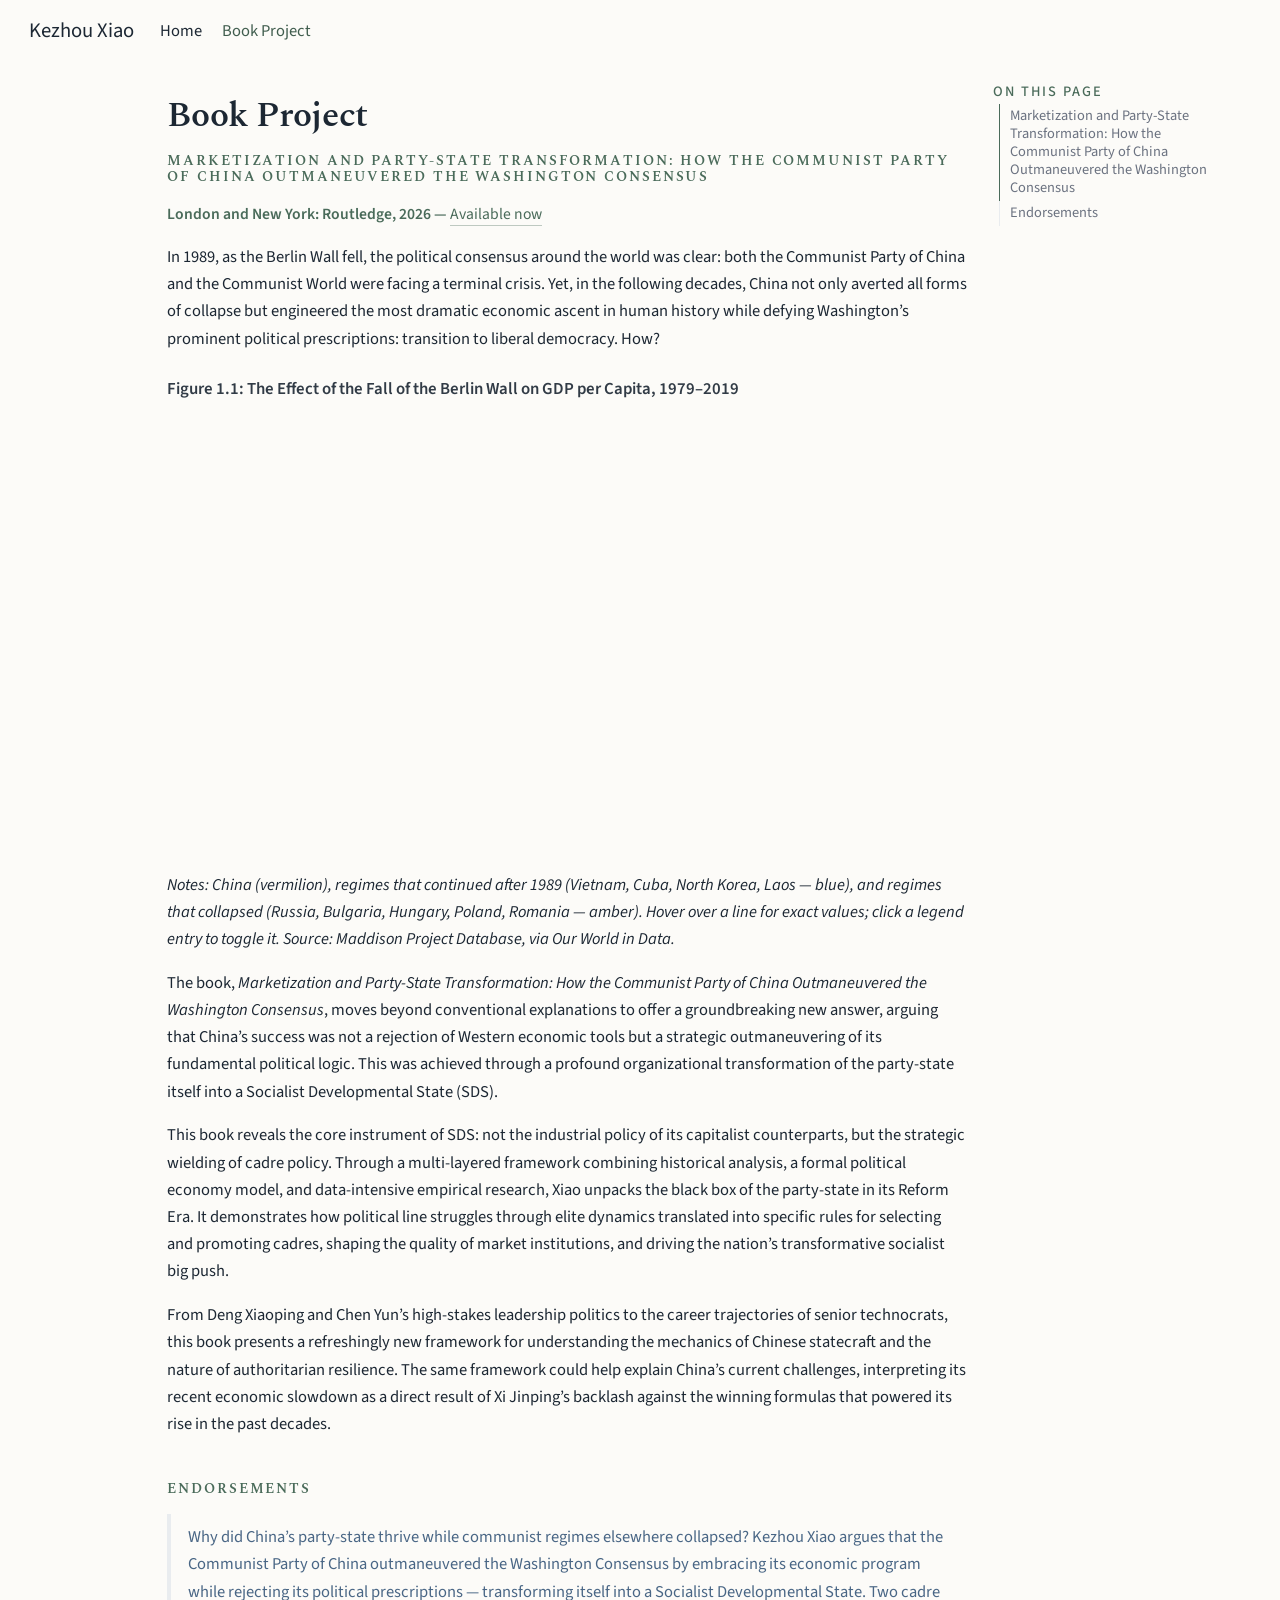
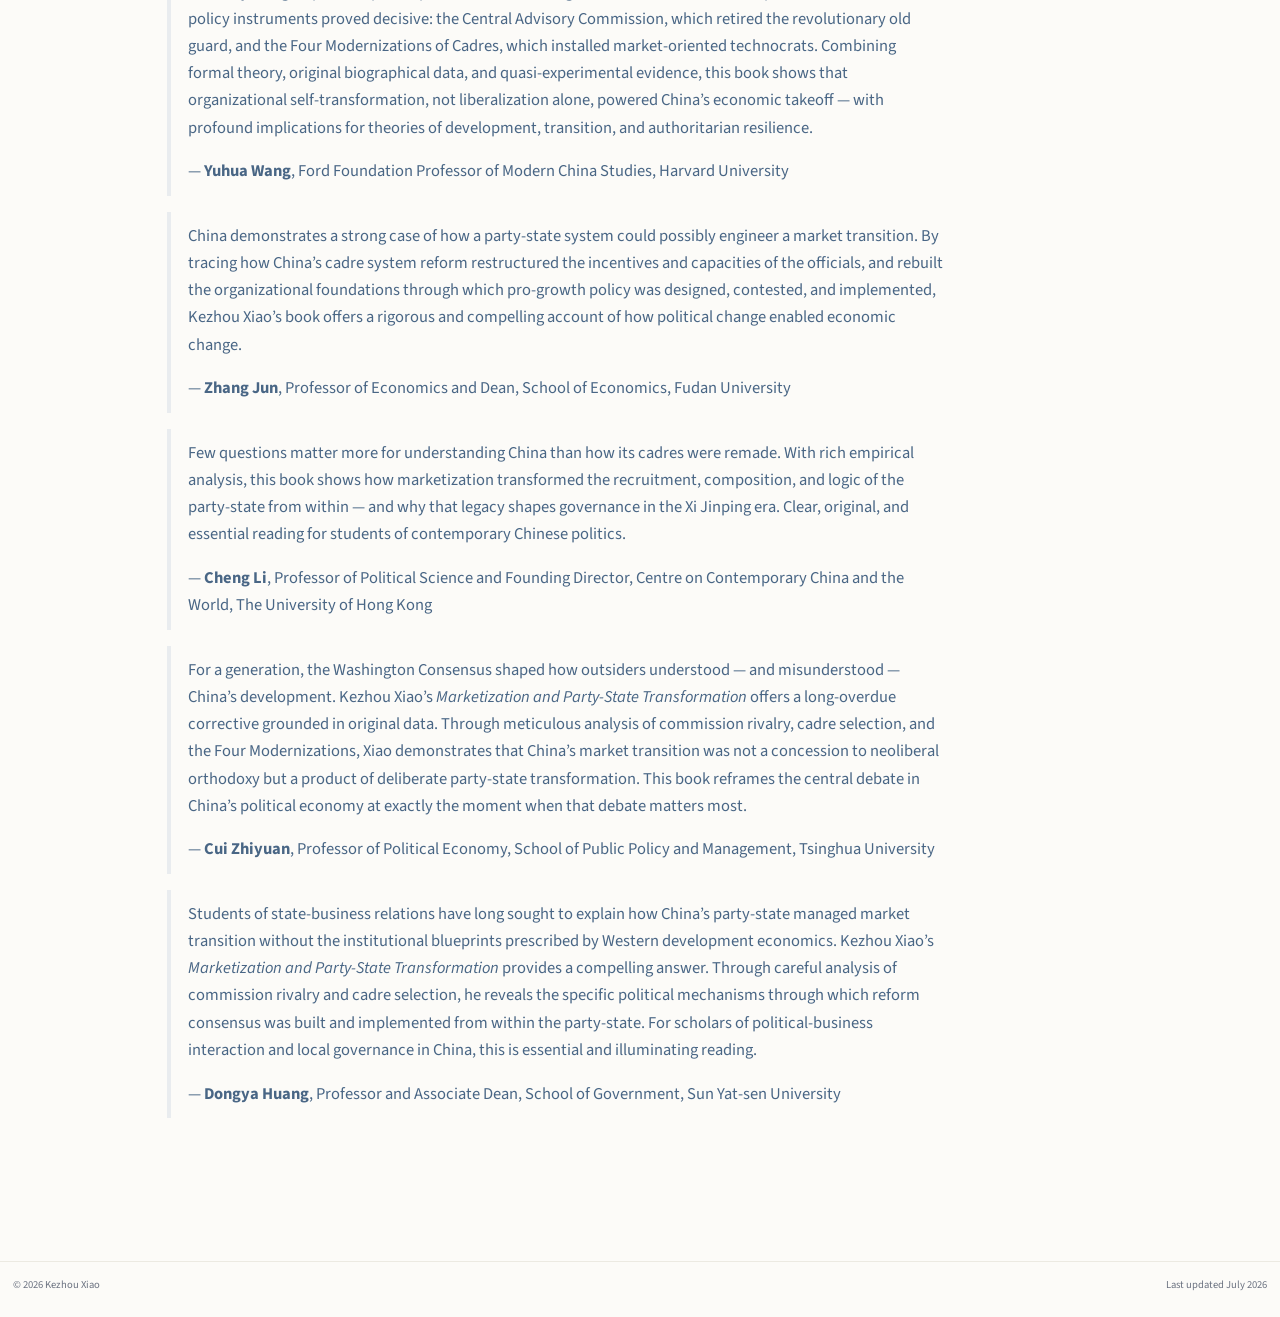
==== commit e0b969c7: "Built site for gh-pages" ====
--- a/book-project.html
+++ b/book-project.html
@@ -153,14 +153,14 @@
 
 <section id="marketization-and-party-state-transformation-how-the-communist-party-of-china-outmaneuvered-the-washington-consensus" class="level2">
 <h2 class="anchored" data-anchor-id="marketization-and-party-state-transformation-how-the-communist-party-of-china-outmaneuvered-the-washington-consensus">Marketization and Party-State Transformation: How the Communist Party of China Outmaneuvered the Washington Consensus</h2>
-<p><span class="book-status">Abingdon and New York: Routledge, 2026 — <a href="https://www.routledge.com/Marketization-and-Party-State-Transformation-How-the-Communist-Party-of-China-Outmaneuvered-the-Washington-Consensus/Xiao/p/book/9781041413196">Available now</a></span></p>
+<p><span class="book-status">London and New York: Routledge, 2026 — <a href="https://www.routledge.com/Marketization-and-Party-State-Transformation-How-the-Communist-Party-of-China-Outmaneuvered-the-Washington-Consensus/Xiao/p/book/9781041413196">Available now</a></span></p>
 <p>In 1989, as the Berlin Wall fell, the political consensus around the world was clear: both the Communist Party of China and the Communist World were facing a terminal crisis. Yet, in the following decades, China not only averted all forms of collapse but engineered the most dramatic economic ascent in human history while defying Washington’s prominent political prescriptions: transition to liberal democracy. How?</p>
 <section id="figure-1.1-the-effect-of-the-fall-of-the-berlin-wall-on-gdp-per-capita-19792019" class="level3">
 <h3 class="anchored" data-anchor-id="figure-1.1-the-effect-of-the-fall-of-the-berlin-wall-on-gdp-per-capita-19792019">Figure 1.1: The Effect of the Fall of the Berlin Wall on GDP per Capita, 1979–2019</h3>
 <div class="cell">
 <div class="cell-output-display">
-<div class="plotly html-widget html-fill-item" id="htmlwidget-03bb9a3758ac71e067c5" style="width:100%;height:464px;"></div>
-<script type="application/json" data-for="htmlwidget-03bb9a3758ac71e067c5">{"x":{"data":[{"x":[1989,1989],"y":[36.663567174056915,583.40724685638645],"text":"","type":"scatter","mode":"lines","line":{"width":1.7007874015748035,"color":"rgba(115,115,115,1)","dash":"dash"},"hoveron":"points","showlegend":false,"xaxis":"x","yaxis":"y","hoverinfo":"text","frame":null},{"x":[1979,1980,1981,1982,1983,1984,1985,1986,1987,1988,1989,1990,1991,1992,1993,1994,1995,1996,1997,1998,1999,2000,2001,2002,2003,2004,2005,2006,2007,2008,2009,2010,2011,2012,2013,2014,2015,2016,2017,2018,2019],"y":[77.081270859087823,77.36172101105808,83.179368572259364,86.42672638608768,89.352563100104945,94.913488621891119,97.331868557489855,97.87148732521554,95.637500887283878,96.033672417862732,100,100.25954599693981,96.579290048777636,94.218887245466547,91.870331714282599,94.899833138427226,98.471916918055186,103.75363620225114,107.38574003618965,109.46661283393104,114.63080965869845,120.21452670331638,125.85285511215484,131.1837782720965,137.18691429066874,143.56942733061828,150.90771559315363,156.21588031239801,168.90887120923207,177.75132047179039,185.2396919912299,194.77865390723275,204.97926240438827,214.06575532656825,223.80774618704635,234.41725955054125,245.71912059153738,256.70601250486817,267.59136758919936,279.09517236361262,290.12339051289183],"text":["Regime Continued<br>1979: 77.1","Regime Continued<br>1980: 77.4","Regime Continued<br>1981: 83.2","Regime Continued<br>1982: 86.4","Regime Continued<br>1983: 89.4","Regime Continued<br>1984: 94.9","Regime Continued<br>1985: 97.3","Regime Continued<br>1986: 97.9","Regime Continued<br>1987: 95.6","Regime Continued<br>1988: 96","Regime Continued<br>1989: 100","Regime Continued<br>1990: 100.3","Regime Continued<br>1991: 96.6","Regime Continued<br>1992: 94.2","Regime Continued<br>1993: 91.9","Regime Continued<br>1994: 94.9","Regime Continued<br>1995: 98.5","Regime Continued<br>1996: 103.8","Regime Continued<br>1997: 107.4","Regime Continued<br>1998: 109.5","Regime Continued<br>1999: 114.6","Regime Continued<br>2000: 120.2","Regime Continued<br>2001: 125.9","Regime Continued<br>2002: 131.2","Regime Continued<br>2003: 137.2","Regime Continued<br>2004: 143.6","Regime Continued<br>2005: 150.9","Regime Continued<br>2006: 156.2","Regime Continued<br>2007: 168.9","Regime Continued<br>2008: 177.8","Regime Continued<br>2009: 185.2","Regime Continued<br>2010: 194.8","Regime Continued<br>2011: 205","Regime Continued<br>2012: 214.1","Regime Continued<br>2013: 223.8","Regime Continued<br>2014: 234.4","Regime Continued<br>2015: 245.7","Regime Continued<br>2016: 256.7","Regime Continued<br>2017: 267.6","Regime Continued<br>2018: 279.1","Regime Continued<br>2019: 290.1"],"type":"scatter","mode":"lines","line":{"width":3.4015748031496069,"color":"rgba(0,114,178,1)","dash":"solid"},"hoveron":"points","name":"Regime Continued","legendgroup":"Regime Continued","showlegend":true,"xaxis":"x","yaxis":"y","hoverinfo":"text","frame":null},{"x":[1979,1980,1981,1982,1983,1984,1985,1986,1987,1988,1989,1990,1991,1992,1993,1994,1995,1996,1997,1998,1999,2000,2001,2002,2003,2004,2005,2006,2007,2008,2009,2010,2011,2012,2013,2014,2015,2016,2017,2018,2019],"y":[98.756661283785149,98.022912117550376,97.223789710215456,98.061229819709126,98.215249853698708,100.60935446576198,99.59730041056001,101.61505856694197,100.87192237314885,101.78803310593379,100,91.960737897209142,85.297548121487225,81.631162505068531,82.562123963585051,84.572400834445745,89.08646335847483,90.906090753139154,94.091494278788616,97.002154767576357,100.6898837959401,108.05710679597414,114.76663872982454,122.64100486215708,131.12235186302945,142.55933237886453,152.57557594738981,166.57873904494238,180.90779782631208,194.64593383570474,190.27470970447428,197.76186465469766,207.59522776422193,211.14876651824363,213.32430385597286,219.59133893872328,226.07825670735642,232.09434800010797,248.83356865045033,260.19909614832557,265.5708370425038],"text":["Regime Collapsed<br>1979: 98.8","Regime Collapsed<br>1980: 98","Regime Collapsed<br>1981: 97.2","Regime Collapsed<br>1982: 98.1","Regime Collapsed<br>1983: 98.2","Regime Collapsed<br>1984: 100.6","Regime Collapsed<br>1985: 99.6","Regime Collapsed<br>1986: 101.6","Regime Collapsed<br>1987: 100.9","Regime Collapsed<br>1988: 101.8","Regime Collapsed<br>1989: 100","Regime Collapsed<br>1990: 92","Regime Collapsed<br>1991: 85.3","Regime Collapsed<br>1992: 81.6","Regime Collapsed<br>1993: 82.6","Regime Collapsed<br>1994: 84.6","Regime Collapsed<br>1995: 89.1","Regime Collapsed<br>1996: 90.9","Regime Collapsed<br>1997: 94.1","Regime Collapsed<br>1998: 97","Regime Collapsed<br>1999: 100.7","Regime Collapsed<br>2000: 108.1","Regime Collapsed<br>2001: 114.8","Regime Collapsed<br>2002: 122.6","Regime Collapsed<br>2003: 131.1","Regime Collapsed<br>2004: 142.6","Regime Collapsed<br>2005: 152.6","Regime Collapsed<br>2006: 166.6","Regime Collapsed<br>2007: 180.9","Regime Collapsed<br>2008: 194.6","Regime Collapsed<br>2009: 190.3","Regime Collapsed<br>2010: 197.8","Regime Collapsed<br>2011: 207.6","Regime Collapsed<br>2012: 211.1","Regime Collapsed<br>2013: 213.3","Regime Collapsed<br>2014: 219.6","Regime Collapsed<br>2015: 226.1","Regime Collapsed<br>2016: 232.1","Regime Collapsed<br>2017: 248.8","Regime Collapsed<br>2018: 260.2","Regime Collapsed<br>2019: 265.6"],"type":"scatter","mode":"lines","line":{"width":3.4015748031496069,"color":"rgba(230,159,0,1)","dash":"solid"},"hoveron":"points","name":"Regime Collapsed","legendgroup":"Regime Collapsed","showlegend":true,"xaxis":"x","yaxis":"y","hoverinfo":"text","frame":null},{"x":[1979,1980,1981,1982,1983,1984,1985,1986,1987,1988,1989,1990,1991,1992,1993,1994,1995,1996,1997,1998,1999,2000,2001,2002,2003,2004,2005,2006,2007,2008,2009,2010,2011,2012,2013,2014,2015,2016,2017,2018,2019],"y":[61.515552614162807,63.864990072799472,64.923891462607543,70.416942422236929,73.692918596955664,80.873593646591658,86.664460622104571,90.933156849768366,96.988749172733293,100.76108537392456,100,98.676373262739901,100.97005956320318,106.80820979483785,116.03176704169424,123.43362011912642,132.35371277299802,139.63084050297817,142.64818001323627,142.61571806750496,147.80728987425545,156.53059232296494,165.29267041694243,176.80715751158172,186.94452018530774,200.7806518861681,219.27835870284579,240.60342819324953,261.27442091330244,271.01629053606882,289.01525479814694,319.60354070152221,338.21972203838516,362.23805426869626,388.19639311714099,414.13626737260097,440.94745201853084,467.86747187293184,497.36753805426866,528.68987425545993,558.55526141628059],"text":["China<br>1979: 61.5","China<br>1980: 63.9","China<br>1981: 64.9","China<br>1982: 70.4","China<br>1983: 73.7","China<br>1984: 80.9","China<br>1985: 86.7","China<br>1986: 90.9","China<br>1987: 97","China<br>1988: 100.8","China<br>1989: 100","China<br>1990: 98.7","China<br>1991: 101","China<br>1992: 106.8","China<br>1993: 116","China<br>1994: 123.4","China<br>1995: 132.4","China<br>1996: 139.6","China<br>1997: 142.6","China<br>1998: 142.6","China<br>1999: 147.8","China<br>2000: 156.5","China<br>2001: 165.3","China<br>2002: 176.8","China<br>2003: 186.9","China<br>2004: 200.8","China<br>2005: 219.3","China<br>2006: 240.6","China<br>2007: 261.3","China<br>2008: 271","China<br>2009: 289","China<br>2010: 319.6","China<br>2011: 338.2","China<br>2012: 362.2","China<br>2013: 388.2","China<br>2014: 414.1","China<br>2015: 440.9","China<br>2016: 467.9","China<br>2017: 497.4","China<br>2018: 528.7","China<br>2019: 558.6"],"type":"scatter","mode":"lines","line":{"width":5.2913385826771648,"color":"rgba(213,94,0,1)","dash":"solid"},"hoveron":"points","name":"China","legendgroup":"China","showlegend":true,"xaxis":"x","yaxis":"y","hoverinfo":"text","frame":null}],"layout":{"margin":{"t":23.970112079701121,"r":7.9701120797011216,"b":40.647571606475722,"l":47.023661270236623},"plot_bgcolor":"rgba(255,255,255,1)","paper_bgcolor":"rgba(255,255,255,1)","font":{"color":"rgba(0,0,0,1)","family":"","size":15.940224159402241},"xaxis":{"domain":[0,1],"automargin":true,"type":"linear","autorange":false,"range":[1977,2021],"tickmode":"array","ticktext":["1980","1985","1990","1995","2000","2005","2010","2015"],"tickvals":[1980,1985,1990,1995,2000,2005,2010,2015],"categoryorder":"array","categoryarray":["1980","1985","1990","1995","2000","2005","2010","2015"],"nticks":null,"ticks":"outside","tickcolor":"rgba(0,0,0,1)","ticklen":3.9850560398505603,"tickwidth":0,"showticklabels":true,"tickfont":{"color":"rgba(0,0,0,1)","family":"","size":12.7521793275218},"tickangle":-0,"showline":true,"linecolor":"rgba(0,0,0,1)","linewidth":0,"showgrid":false,"gridcolor":null,"gridwidth":0,"zeroline":false,"anchor":"y","title":{"text":"Year","font":{"color":"rgba(0,0,0,1)","family":"","size":15.940224159402241}},"hoverformat":".2f"},"yaxis":{"domain":[0,1],"automargin":true,"type":"linear","autorange":false,"range":[36.663567174056915,583.40724685638645],"tickmode":"array","ticktext":["100","200","300","400","500"],"tickvals":[100,200,300,400,500],"categoryorder":"array","categoryarray":["100","200","300","400","500"],"nticks":null,"ticks":"outside","tickcolor":"rgba(0,0,0,1)","ticklen":3.9850560398505608,"tickwidth":0,"showticklabels":true,"tickfont":{"color":"rgba(0,0,0,1)","family":"","size":12.7521793275218},"tickangle":-0,"showline":true,"linecolor":"rgba(0,0,0,1)","linewidth":0,"showgrid":false,"gridcolor":null,"gridwidth":0,"zeroline":false,"anchor":"x","title":{"text":"GDP per Capita (1989 = 100)","font":{"color":"rgba(0,0,0,1)","family":"","size":15.940224159402241}},"hoverformat":".2f"},"shapes":[{"type":"rect","fillcolor":null,"line":{"color":null,"width":0,"linetype":[]},"yref":"paper","xref":"paper","layer":"below","x0":0,"x1":1,"y0":0,"y1":1}],"showlegend":true,"legend":{"bgcolor":"rgba(255,255,255,1)","bordercolor":"transparent","borderwidth":0,"font":{"color":"rgba(0,0,0,1)","family":"","size":12.7521793275218},"title":{"text":"","font":{"color":null,"family":null,"size":0}},"orientation":"h","y":-0.20000000000000001},"hovermode":"closest","barmode":"relative"},"config":{"doubleClick":"reset","modeBarButtonsToAdd":["hoverclosest","hovercompare"],"showSendToCloud":false},"source":"A","attrs":{"5f214823b332":{"xintercept":{},"type":"scatter"},"5f211fc9bc9e":{"x":{},"y":{},"colour":{},"text":{}},"5f21757e395f":{"x":{},"y":{},"colour":{},"text":{}}},"cur_data":"5f214823b332","visdat":{"5f214823b332":["function (y) ","x"],"5f211fc9bc9e":["function (y) ","x"],"5f21757e395f":["function (y) ","x"]},"highlight":{"on":"plotly_click","persistent":false,"dynamic":false,"selectize":false,"opacityDim":0.20000000000000001,"selected":{"opacity":1},"debounce":0},"shinyEvents":["plotly_hover","plotly_click","plotly_selected","plotly_relayout","plotly_brushed","plotly_brushing","plotly_clickannotation","plotly_doubleclick","plotly_deselect","plotly_afterplot","plotly_sunburstclick"],"base_url":"https://plot.ly"},"evals":[],"jsHooks":[]}</script>
+<div class="plotly html-widget html-fill-item" id="htmlwidget-327daf0de1567dd8547f" style="width:100%;height:464px;"></div>
+<script type="application/json" data-for="htmlwidget-327daf0de1567dd8547f">{"x":{"data":[{"x":[1989,1989],"y":[36.663567174056915,583.40724685638645],"text":"","type":"scatter","mode":"lines","line":{"width":1.7007874015748035,"color":"rgba(115,115,115,1)","dash":"dash"},"hoveron":"points","showlegend":false,"xaxis":"x","yaxis":"y","hoverinfo":"text","frame":null},{"x":[1979,1980,1981,1982,1983,1984,1985,1986,1987,1988,1989,1990,1991,1992,1993,1994,1995,1996,1997,1998,1999,2000,2001,2002,2003,2004,2005,2006,2007,2008,2009,2010,2011,2012,2013,2014,2015,2016,2017,2018,2019],"y":[77.081270859087823,77.36172101105808,83.179368572259364,86.42672638608768,89.352563100104945,94.913488621891119,97.331868557489855,97.87148732521554,95.637500887283878,96.033672417862732,100,100.25954599693981,96.579290048777636,94.218887245466547,91.870331714282599,94.899833138427226,98.471916918055186,103.75363620225114,107.38574003618965,109.46661283393104,114.63080965869845,120.21452670331638,125.85285511215484,131.1837782720965,137.18691429066874,143.56942733061828,150.90771559315363,156.21588031239801,168.90887120923207,177.75132047179039,185.2396919912299,194.77865390723275,204.97926240438827,214.06575532656825,223.80774618704635,234.41725955054125,245.71912059153738,256.70601250486817,267.59136758919936,279.09517236361262,290.12339051289183],"text":["Regime Continued<br>1979: 77.1","Regime Continued<br>1980: 77.4","Regime Continued<br>1981: 83.2","Regime Continued<br>1982: 86.4","Regime Continued<br>1983: 89.4","Regime Continued<br>1984: 94.9","Regime Continued<br>1985: 97.3","Regime Continued<br>1986: 97.9","Regime Continued<br>1987: 95.6","Regime Continued<br>1988: 96","Regime Continued<br>1989: 100","Regime Continued<br>1990: 100.3","Regime Continued<br>1991: 96.6","Regime Continued<br>1992: 94.2","Regime Continued<br>1993: 91.9","Regime Continued<br>1994: 94.9","Regime Continued<br>1995: 98.5","Regime Continued<br>1996: 103.8","Regime Continued<br>1997: 107.4","Regime Continued<br>1998: 109.5","Regime Continued<br>1999: 114.6","Regime Continued<br>2000: 120.2","Regime Continued<br>2001: 125.9","Regime Continued<br>2002: 131.2","Regime Continued<br>2003: 137.2","Regime Continued<br>2004: 143.6","Regime Continued<br>2005: 150.9","Regime Continued<br>2006: 156.2","Regime Continued<br>2007: 168.9","Regime Continued<br>2008: 177.8","Regime Continued<br>2009: 185.2","Regime Continued<br>2010: 194.8","Regime Continued<br>2011: 205","Regime Continued<br>2012: 214.1","Regime Continued<br>2013: 223.8","Regime Continued<br>2014: 234.4","Regime Continued<br>2015: 245.7","Regime Continued<br>2016: 256.7","Regime Continued<br>2017: 267.6","Regime Continued<br>2018: 279.1","Regime Continued<br>2019: 290.1"],"type":"scatter","mode":"lines","line":{"width":3.4015748031496069,"color":"rgba(0,114,178,1)","dash":"solid"},"hoveron":"points","name":"Regime Continued","legendgroup":"Regime Continued","showlegend":true,"xaxis":"x","yaxis":"y","hoverinfo":"text","frame":null},{"x":[1979,1980,1981,1982,1983,1984,1985,1986,1987,1988,1989,1990,1991,1992,1993,1994,1995,1996,1997,1998,1999,2000,2001,2002,2003,2004,2005,2006,2007,2008,2009,2010,2011,2012,2013,2014,2015,2016,2017,2018,2019],"y":[98.756661283785149,98.022912117550376,97.223789710215456,98.061229819709126,98.215249853698708,100.60935446576198,99.59730041056001,101.61505856694197,100.87192237314885,101.78803310593379,100,91.960737897209142,85.297548121487225,81.631162505068531,82.562123963585051,84.572400834445745,89.08646335847483,90.906090753139154,94.091494278788616,97.002154767576357,100.6898837959401,108.05710679597414,114.76663872982454,122.64100486215708,131.12235186302945,142.55933237886453,152.57557594738981,166.57873904494238,180.90779782631208,194.64593383570474,190.27470970447428,197.76186465469766,207.59522776422193,211.14876651824363,213.32430385597286,219.59133893872328,226.07825670735642,232.09434800010797,248.83356865045033,260.19909614832557,265.5708370425038],"text":["Regime Collapsed<br>1979: 98.8","Regime Collapsed<br>1980: 98","Regime Collapsed<br>1981: 97.2","Regime Collapsed<br>1982: 98.1","Regime Collapsed<br>1983: 98.2","Regime Collapsed<br>1984: 100.6","Regime Collapsed<br>1985: 99.6","Regime Collapsed<br>1986: 101.6","Regime Collapsed<br>1987: 100.9","Regime Collapsed<br>1988: 101.8","Regime Collapsed<br>1989: 100","Regime Collapsed<br>1990: 92","Regime Collapsed<br>1991: 85.3","Regime Collapsed<br>1992: 81.6","Regime Collapsed<br>1993: 82.6","Regime Collapsed<br>1994: 84.6","Regime Collapsed<br>1995: 89.1","Regime Collapsed<br>1996: 90.9","Regime Collapsed<br>1997: 94.1","Regime Collapsed<br>1998: 97","Regime Collapsed<br>1999: 100.7","Regime Collapsed<br>2000: 108.1","Regime Collapsed<br>2001: 114.8","Regime Collapsed<br>2002: 122.6","Regime Collapsed<br>2003: 131.1","Regime Collapsed<br>2004: 142.6","Regime Collapsed<br>2005: 152.6","Regime Collapsed<br>2006: 166.6","Regime Collapsed<br>2007: 180.9","Regime Collapsed<br>2008: 194.6","Regime Collapsed<br>2009: 190.3","Regime Collapsed<br>2010: 197.8","Regime Collapsed<br>2011: 207.6","Regime Collapsed<br>2012: 211.1","Regime Collapsed<br>2013: 213.3","Regime Collapsed<br>2014: 219.6","Regime Collapsed<br>2015: 226.1","Regime Collapsed<br>2016: 232.1","Regime Collapsed<br>2017: 248.8","Regime Collapsed<br>2018: 260.2","Regime Collapsed<br>2019: 265.6"],"type":"scatter","mode":"lines","line":{"width":3.4015748031496069,"color":"rgba(230,159,0,1)","dash":"solid"},"hoveron":"points","name":"Regime Collapsed","legendgroup":"Regime Collapsed","showlegend":true,"xaxis":"x","yaxis":"y","hoverinfo":"text","frame":null},{"x":[1979,1980,1981,1982,1983,1984,1985,1986,1987,1988,1989,1990,1991,1992,1993,1994,1995,1996,1997,1998,1999,2000,2001,2002,2003,2004,2005,2006,2007,2008,2009,2010,2011,2012,2013,2014,2015,2016,2017,2018,2019],"y":[61.515552614162807,63.864990072799472,64.923891462607543,70.416942422236929,73.692918596955664,80.873593646591658,86.664460622104571,90.933156849768366,96.988749172733293,100.76108537392456,100,98.676373262739901,100.97005956320318,106.80820979483785,116.03176704169424,123.43362011912642,132.35371277299802,139.63084050297817,142.64818001323627,142.61571806750496,147.80728987425545,156.53059232296494,165.29267041694243,176.80715751158172,186.94452018530774,200.7806518861681,219.27835870284579,240.60342819324953,261.27442091330244,271.01629053606882,289.01525479814694,319.60354070152221,338.21972203838516,362.23805426869626,388.19639311714099,414.13626737260097,440.94745201853084,467.86747187293184,497.36753805426866,528.68987425545993,558.55526141628059],"text":["China<br>1979: 61.5","China<br>1980: 63.9","China<br>1981: 64.9","China<br>1982: 70.4","China<br>1983: 73.7","China<br>1984: 80.9","China<br>1985: 86.7","China<br>1986: 90.9","China<br>1987: 97","China<br>1988: 100.8","China<br>1989: 100","China<br>1990: 98.7","China<br>1991: 101","China<br>1992: 106.8","China<br>1993: 116","China<br>1994: 123.4","China<br>1995: 132.4","China<br>1996: 139.6","China<br>1997: 142.6","China<br>1998: 142.6","China<br>1999: 147.8","China<br>2000: 156.5","China<br>2001: 165.3","China<br>2002: 176.8","China<br>2003: 186.9","China<br>2004: 200.8","China<br>2005: 219.3","China<br>2006: 240.6","China<br>2007: 261.3","China<br>2008: 271","China<br>2009: 289","China<br>2010: 319.6","China<br>2011: 338.2","China<br>2012: 362.2","China<br>2013: 388.2","China<br>2014: 414.1","China<br>2015: 440.9","China<br>2016: 467.9","China<br>2017: 497.4","China<br>2018: 528.7","China<br>2019: 558.6"],"type":"scatter","mode":"lines","line":{"width":5.2913385826771648,"color":"rgba(213,94,0,1)","dash":"solid"},"hoveron":"points","name":"China","legendgroup":"China","showlegend":true,"xaxis":"x","yaxis":"y","hoverinfo":"text","frame":null}],"layout":{"margin":{"t":23.970112079701121,"r":7.9701120797011216,"b":40.647571606475722,"l":47.023661270236623},"plot_bgcolor":"rgba(255,255,255,1)","paper_bgcolor":"rgba(255,255,255,1)","font":{"color":"rgba(0,0,0,1)","family":"","size":15.940224159402241},"xaxis":{"domain":[0,1],"automargin":true,"type":"linear","autorange":false,"range":[1977,2021],"tickmode":"array","ticktext":["1980","1985","1990","1995","2000","2005","2010","2015"],"tickvals":[1980,1985,1990,1995,2000,2005,2010,2015],"categoryorder":"array","categoryarray":["1980","1985","1990","1995","2000","2005","2010","2015"],"nticks":null,"ticks":"outside","tickcolor":"rgba(0,0,0,1)","ticklen":3.9850560398505603,"tickwidth":0,"showticklabels":true,"tickfont":{"color":"rgba(0,0,0,1)","family":"","size":12.7521793275218},"tickangle":-0,"showline":true,"linecolor":"rgba(0,0,0,1)","linewidth":0,"showgrid":false,"gridcolor":null,"gridwidth":0,"zeroline":false,"anchor":"y","title":{"text":"Year","font":{"color":"rgba(0,0,0,1)","family":"","size":15.940224159402241}},"hoverformat":".2f"},"yaxis":{"domain":[0,1],"automargin":true,"type":"linear","autorange":false,"range":[36.663567174056915,583.40724685638645],"tickmode":"array","ticktext":["100","200","300","400","500"],"tickvals":[100,200,300,400,500],"categoryorder":"array","categoryarray":["100","200","300","400","500"],"nticks":null,"ticks":"outside","tickcolor":"rgba(0,0,0,1)","ticklen":3.9850560398505608,"tickwidth":0,"showticklabels":true,"tickfont":{"color":"rgba(0,0,0,1)","family":"","size":12.7521793275218},"tickangle":-0,"showline":true,"linecolor":"rgba(0,0,0,1)","linewidth":0,"showgrid":false,"gridcolor":null,"gridwidth":0,"zeroline":false,"anchor":"x","title":{"text":"GDP per Capita (1989 = 100)","font":{"color":"rgba(0,0,0,1)","family":"","size":15.940224159402241}},"hoverformat":".2f"},"shapes":[{"type":"rect","fillcolor":null,"line":{"color":null,"width":0,"linetype":[]},"yref":"paper","xref":"paper","layer":"below","x0":0,"x1":1,"y0":0,"y1":1}],"showlegend":true,"legend":{"bgcolor":"rgba(255,255,255,1)","bordercolor":"transparent","borderwidth":0,"font":{"color":"rgba(0,0,0,1)","family":"","size":12.7521793275218},"title":{"text":"","font":{"color":null,"family":null,"size":0}},"orientation":"h","y":-0.20000000000000001},"hovermode":"closest","barmode":"relative"},"config":{"doubleClick":"reset","modeBarButtonsToAdd":["hoverclosest","hovercompare"],"showSendToCloud":false},"source":"A","attrs":{"b88c61020bfa":{"xintercept":{},"type":"scatter"},"b88c4d607bd7":{"x":{},"y":{},"colour":{},"text":{}},"b88c796287f0":{"x":{},"y":{},"colour":{},"text":{}}},"cur_data":"b88c61020bfa","visdat":{"b88c61020bfa":["function (y) ","x"],"b88c4d607bd7":["function (y) ","x"],"b88c796287f0":["function (y) ","x"]},"highlight":{"on":"plotly_click","persistent":false,"dynamic":false,"selectize":false,"opacityDim":0.20000000000000001,"selected":{"opacity":1},"debounce":0},"shinyEvents":["plotly_hover","plotly_click","plotly_selected","plotly_relayout","plotly_brushed","plotly_brushing","plotly_clickannotation","plotly_doubleclick","plotly_deselect","plotly_afterplot","plotly_sunburstclick"],"base_url":"https://plot.ly"},"evals":[],"jsHooks":[]}</script>
 </div>
 </div>
 <p><em>Notes: China (vermilion), regimes that continued after 1989 (Vietnam, Cuba, North Korea, Laos — blue), and regimes that collapsed (Russia, Bulgaria, Hungary, Poland, Romania — amber). Hover over a line for exact values; click a legend entry to toggle it. Source: Maddison Project Database, via Our World in Data.</em></p>
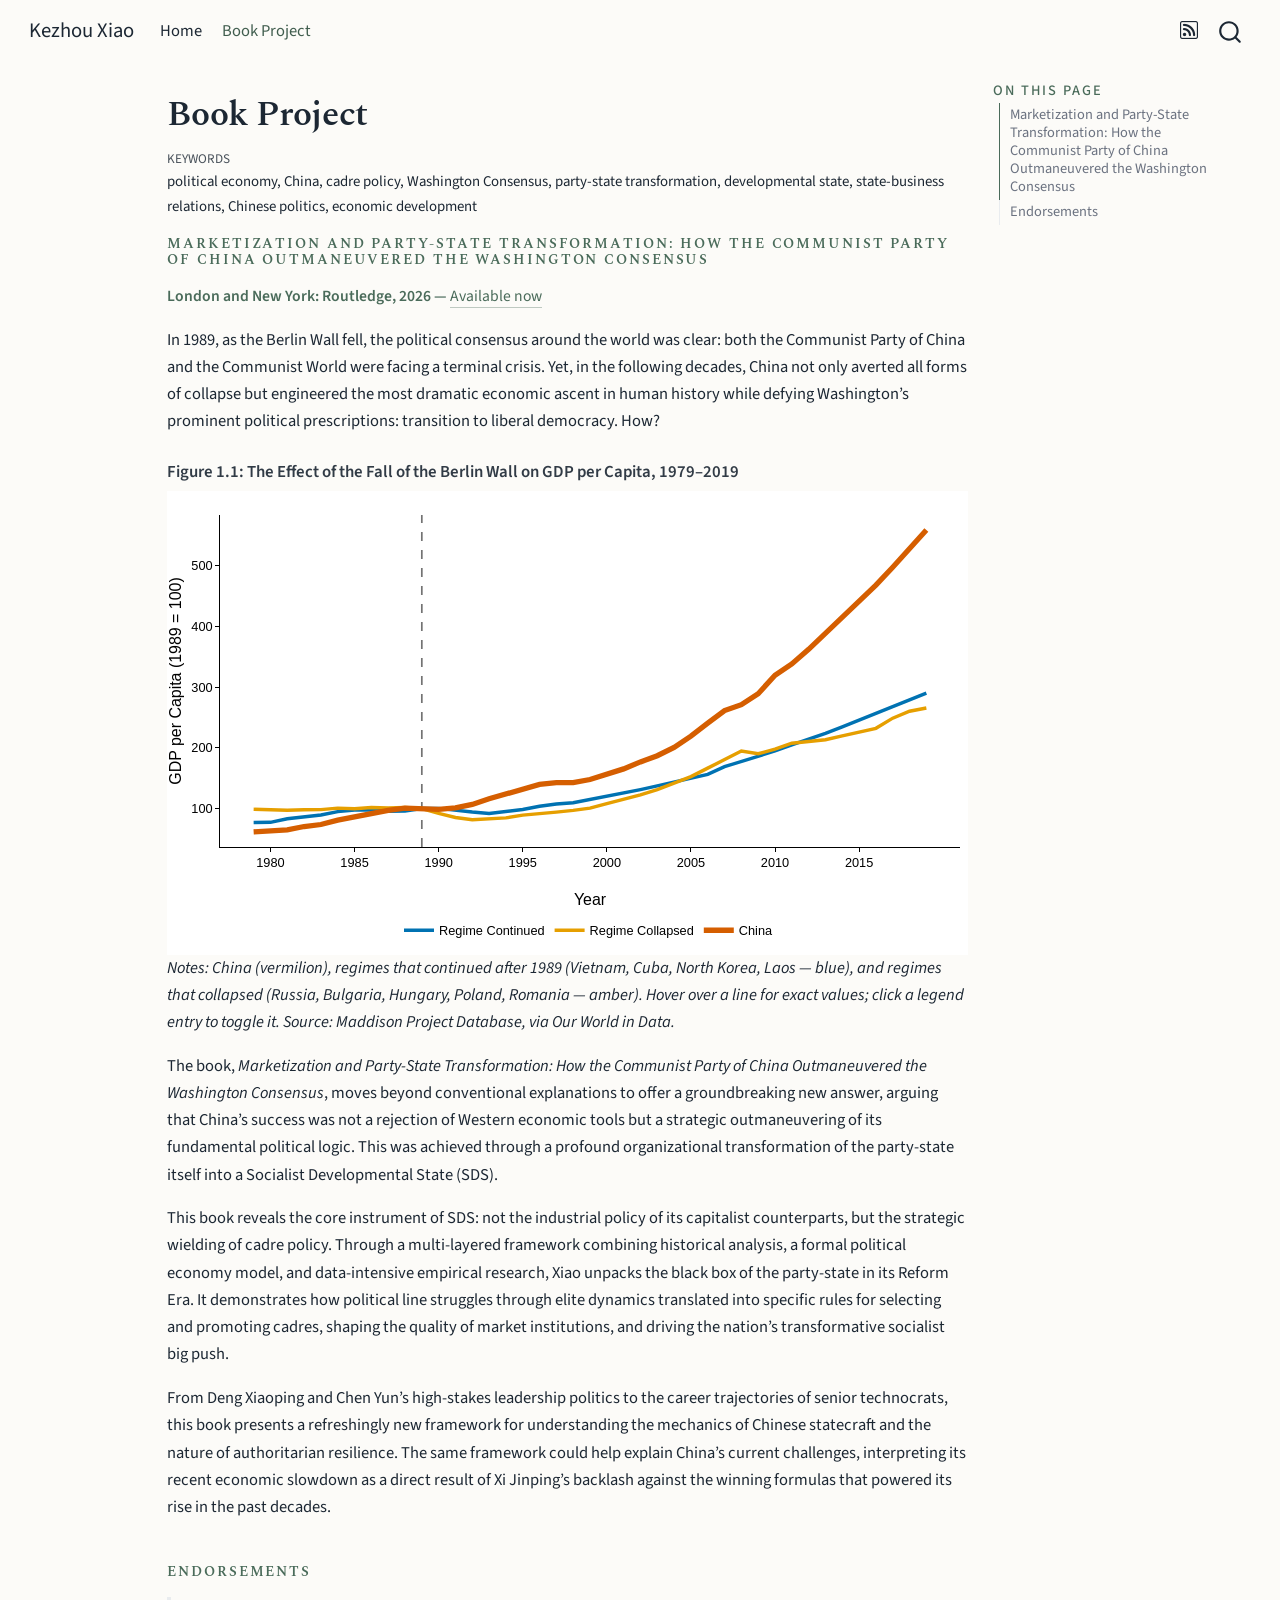
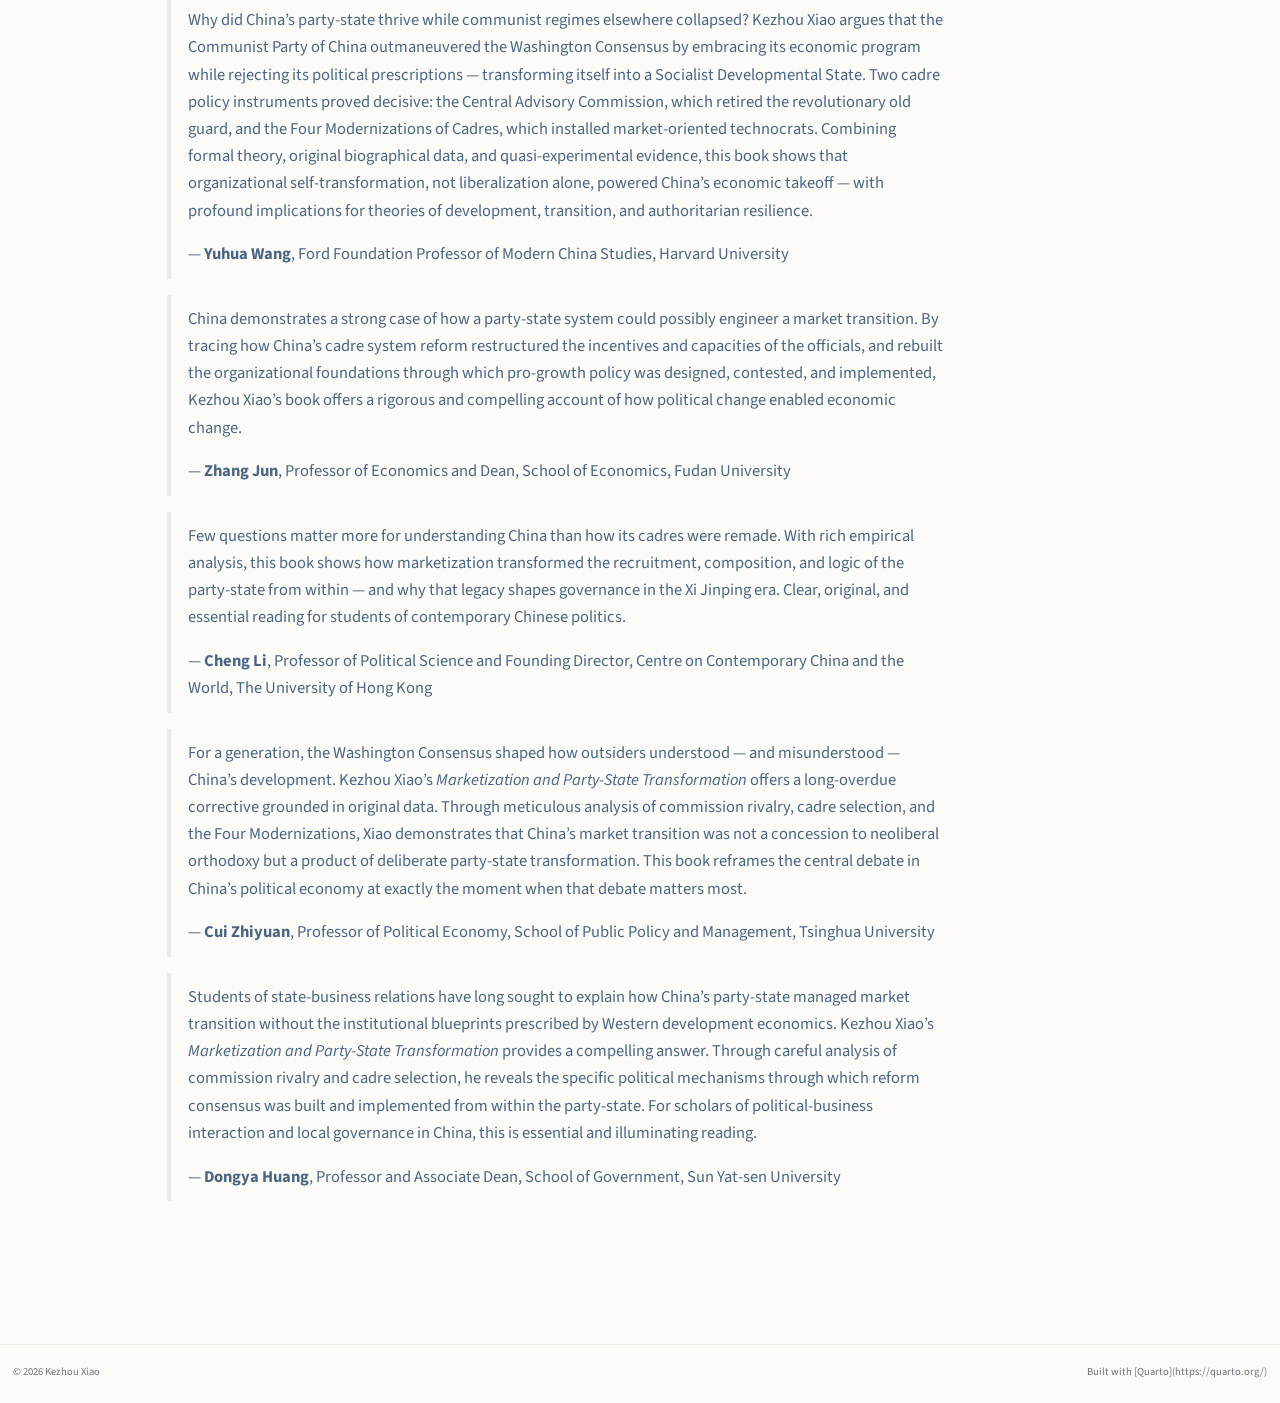
==== commit 6626c26e: "Built site for gh-pages" ====
--- a/book-project.html
+++ b/book-project.html
@@ -2,17 +2,26 @@
 <html xmlns="http://www.w3.org/1999/xhtml" lang="en" xml:lang="en"><head>
 
 <meta charset="utf-8">
-<meta name="generator" content="quarto-1.6.42">
+<meta name="generator" content="quarto-1.10.18">
 
 <meta name="viewport" content="width=device-width, initial-scale=1.0, user-scalable=yes">
 
-
-<title>Book Project – Kezhou Xiao</title>
+<meta name="author" content="Kezhou Xiao">
+<meta name="keywords" content="political economy, China, cadre policy, Washington Consensus, party-state transformation, developmental state, state-business relations, Chinese politics, economic development">
+<meta name="description" content="Research on China’s political economy, state-business relations, cadre policy, and party-state transformation">
+
+<title>Book Project – Kezhou Xiao – Kezhou Xiao</title>
 <style>
-code{white-space: pre-wrap;}
+/* Default styles provided by pandoc.
+** See https://pandoc.org/MANUAL.html#variables-for-html for config info.
+*/
 span.smallcaps{font-variant: small-caps;}
-div.columns{display: flex; gap: min(4vw, 1.5em);}
-div.column{flex: auto; overflow-x: auto;}
+div.columns{display: flex; gap: 1.5em;}
+div.column{flex: auto;}
+@media screen {
+div.columns{gap: min(4vw, 1.5em);}
+div.column{overflow-x: auto;}
+}
 div.hanging-indent{margin-left: 1.5em; text-indent: -1.5em;}
 ul.task-list{list-style: none;}
 ul.task-list li input[type="checkbox"] {
@@ -30,15 +39,16 @@
 <script src="site_libs/quarto-search/fuse.min.js"></script>
 <script src="site_libs/quarto-search/quarto-search.js"></script>
 <meta name="quarto:offset" content="./">
-<script src="site_libs/quarto-html/quarto.js"></script>
+<script src="site_libs/quarto-html/quarto.js" type="module"></script>
+<script src="site_libs/quarto-html/tabsets/tabsets.js" type="module"></script>
 <script src="site_libs/quarto-html/popper.min.js"></script>
 <script src="site_libs/quarto-html/tippy.umd.min.js"></script>
 <script src="site_libs/quarto-html/anchor.min.js"></script>
 <link href="site_libs/quarto-html/tippy.css" rel="stylesheet">
-<link href="site_libs/quarto-html/quarto-syntax-highlighting-2f5df379a58b258e96c21c0638c20c03.css" rel="stylesheet" id="quarto-text-highlighting-styles">
+<link href="site_libs/quarto-html/quarto-syntax-highlighting-64a204ab8560d761af7679ceaba22944.css" rel="stylesheet" id="quarto-text-highlighting-styles">
 <script src="site_libs/bootstrap/bootstrap.min.js"></script>
 <link href="site_libs/bootstrap/bootstrap-icons.css" rel="stylesheet">
-<link href="site_libs/bootstrap/bootstrap-3389dbade803d47c97015f01e1e41902.min.css" rel="stylesheet" append-hash="true" id="quarto-bootstrap" data-mode="light">
+<link href="site_libs/bootstrap/bootstrap-754c218ba7c2578386e1ec9edcc6dc4e.min.css" rel="stylesheet" append-hash="true" id="quarto-bootstrap" data-mode="light">
 <script id="quarto-search-options" type="application/json">{
   "location": "navbar",
   "copy-button": false,
@@ -69,18 +79,18 @@
 <script data-goatcounter="https://spencerxiao.goatcounter.com/count" async="" src="//gc.zgo.at/count.js"></script>
 <link href="site_libs/htmltools-fill-0.5.9/fill.css" rel="stylesheet">
 <script src="site_libs/htmlwidgets-1.6.4/htmlwidgets.js"></script>
-<script src="site_libs/plotly-binding-4.11.0/plotly.js"></script>
+<script src="site_libs/plotly-binding-4.12.1/plotly.js"></script>
 <script src="site_libs/typedarray-0.1/typedarray.min.js"></script>
 <script src="site_libs/jquery-3.5.1/jquery.min.js"></script>
-<link href="site_libs/crosstalk-1.2.1/css/crosstalk.min.css" rel="stylesheet">
-<script src="site_libs/crosstalk-1.2.1/js/crosstalk.min.js"></script>
-<link href="site_libs/plotly-htmlwidgets-css-2.11.1/plotly-htmlwidgets.css" rel="stylesheet">
-<script src="site_libs/plotly-main-2.11.1/plotly-latest.min.js"></script>
+<link href="site_libs/crosstalk-1.2.2/css/crosstalk.min.css" rel="stylesheet">
+<script src="site_libs/crosstalk-1.2.2/js/crosstalk.min.js"></script>
+<link href="site_libs/plotly-htmlwidgets-css-2.25.2/plotly-htmlwidgets.css" rel="stylesheet">
+<script src="site_libs/plotly-main-2.25.2/plotly-latest.min.js"></script>
 
 
 </head>
 
-<body class="nav-fixed">
+<body class="nav-fixed quarto-light">
 
 <div id="quarto-search-results"></div>
   <header id="quarto-header" class="headroom fixed-top">
@@ -104,6 +114,13 @@
   <li class="nav-item">
     <a class="nav-link active" href="./book-project.html" aria-current="page"> 
 <span class="menu-text">Book Project</span></a>
+  </li>  
+</ul>
+            <ul class="navbar-nav navbar-nav-scroll ms-auto">
+  <li class="nav-item compact">
+    <a class="nav-link" href="./index.xml"> <i class="bi bi-rss" role="img" aria-label="RSS Feed">
+</i> 
+<span class="menu-text"></span></a>
   </li>  
 </ul>
           </div> <!-- /navcollapse -->
@@ -147,6 +164,12 @@
   </div>
   
 
+<div>
+  <div class="keywords">
+    <div class="block-title">Keywords</div>
+    <p>political economy, China, cadre policy, Washington Consensus, party-state transformation, developmental state, state-business relations, Chinese politics, economic development</p>
+  </div>
+</div>
 
 </header>
 
@@ -159,8 +182,8 @@
 <h3 class="anchored" data-anchor-id="figure-1.1-the-effect-of-the-fall-of-the-berlin-wall-on-gdp-per-capita-19792019">Figure 1.1: The Effect of the Fall of the Berlin Wall on GDP per Capita, 1979–2019</h3>
 <div class="cell">
 <div class="cell-output-display">
-<div class="plotly html-widget html-fill-item" id="htmlwidget-327daf0de1567dd8547f" style="width:100%;height:464px;"></div>
-<script type="application/json" data-for="htmlwidget-327daf0de1567dd8547f">{"x":{"data":[{"x":[1989,1989],"y":[36.663567174056915,583.40724685638645],"text":"","type":"scatter","mode":"lines","line":{"width":1.7007874015748035,"color":"rgba(115,115,115,1)","dash":"dash"},"hoveron":"points","showlegend":false,"xaxis":"x","yaxis":"y","hoverinfo":"text","frame":null},{"x":[1979,1980,1981,1982,1983,1984,1985,1986,1987,1988,1989,1990,1991,1992,1993,1994,1995,1996,1997,1998,1999,2000,2001,2002,2003,2004,2005,2006,2007,2008,2009,2010,2011,2012,2013,2014,2015,2016,2017,2018,2019],"y":[77.081270859087823,77.36172101105808,83.179368572259364,86.42672638608768,89.352563100104945,94.913488621891119,97.331868557489855,97.87148732521554,95.637500887283878,96.033672417862732,100,100.25954599693981,96.579290048777636,94.218887245466547,91.870331714282599,94.899833138427226,98.471916918055186,103.75363620225114,107.38574003618965,109.46661283393104,114.63080965869845,120.21452670331638,125.85285511215484,131.1837782720965,137.18691429066874,143.56942733061828,150.90771559315363,156.21588031239801,168.90887120923207,177.75132047179039,185.2396919912299,194.77865390723275,204.97926240438827,214.06575532656825,223.80774618704635,234.41725955054125,245.71912059153738,256.70601250486817,267.59136758919936,279.09517236361262,290.12339051289183],"text":["Regime Continued<br>1979: 77.1","Regime Continued<br>1980: 77.4","Regime Continued<br>1981: 83.2","Regime Continued<br>1982: 86.4","Regime Continued<br>1983: 89.4","Regime Continued<br>1984: 94.9","Regime Continued<br>1985: 97.3","Regime Continued<br>1986: 97.9","Regime Continued<br>1987: 95.6","Regime Continued<br>1988: 96","Regime Continued<br>1989: 100","Regime Continued<br>1990: 100.3","Regime Continued<br>1991: 96.6","Regime Continued<br>1992: 94.2","Regime Continued<br>1993: 91.9","Regime Continued<br>1994: 94.9","Regime Continued<br>1995: 98.5","Regime Continued<br>1996: 103.8","Regime Continued<br>1997: 107.4","Regime Continued<br>1998: 109.5","Regime Continued<br>1999: 114.6","Regime Continued<br>2000: 120.2","Regime Continued<br>2001: 125.9","Regime Continued<br>2002: 131.2","Regime Continued<br>2003: 137.2","Regime Continued<br>2004: 143.6","Regime Continued<br>2005: 150.9","Regime Continued<br>2006: 156.2","Regime Continued<br>2007: 168.9","Regime Continued<br>2008: 177.8","Regime Continued<br>2009: 185.2","Regime Continued<br>2010: 194.8","Regime Continued<br>2011: 205","Regime Continued<br>2012: 214.1","Regime Continued<br>2013: 223.8","Regime Continued<br>2014: 234.4","Regime Continued<br>2015: 245.7","Regime Continued<br>2016: 256.7","Regime Continued<br>2017: 267.6","Regime Continued<br>2018: 279.1","Regime Continued<br>2019: 290.1"],"type":"scatter","mode":"lines","line":{"width":3.4015748031496069,"color":"rgba(0,114,178,1)","dash":"solid"},"hoveron":"points","name":"Regime Continued","legendgroup":"Regime Continued","showlegend":true,"xaxis":"x","yaxis":"y","hoverinfo":"text","frame":null},{"x":[1979,1980,1981,1982,1983,1984,1985,1986,1987,1988,1989,1990,1991,1992,1993,1994,1995,1996,1997,1998,1999,2000,2001,2002,2003,2004,2005,2006,2007,2008,2009,2010,2011,2012,2013,2014,2015,2016,2017,2018,2019],"y":[98.756661283785149,98.022912117550376,97.223789710215456,98.061229819709126,98.215249853698708,100.60935446576198,99.59730041056001,101.61505856694197,100.87192237314885,101.78803310593379,100,91.960737897209142,85.297548121487225,81.631162505068531,82.562123963585051,84.572400834445745,89.08646335847483,90.906090753139154,94.091494278788616,97.002154767576357,100.6898837959401,108.05710679597414,114.76663872982454,122.64100486215708,131.12235186302945,142.55933237886453,152.57557594738981,166.57873904494238,180.90779782631208,194.64593383570474,190.27470970447428,197.76186465469766,207.59522776422193,211.14876651824363,213.32430385597286,219.59133893872328,226.07825670735642,232.09434800010797,248.83356865045033,260.19909614832557,265.5708370425038],"text":["Regime Collapsed<br>1979: 98.8","Regime Collapsed<br>1980: 98","Regime Collapsed<br>1981: 97.2","Regime Collapsed<br>1982: 98.1","Regime Collapsed<br>1983: 98.2","Regime Collapsed<br>1984: 100.6","Regime Collapsed<br>1985: 99.6","Regime Collapsed<br>1986: 101.6","Regime Collapsed<br>1987: 100.9","Regime Collapsed<br>1988: 101.8","Regime Collapsed<br>1989: 100","Regime Collapsed<br>1990: 92","Regime Collapsed<br>1991: 85.3","Regime Collapsed<br>1992: 81.6","Regime Collapsed<br>1993: 82.6","Regime Collapsed<br>1994: 84.6","Regime Collapsed<br>1995: 89.1","Regime Collapsed<br>1996: 90.9","Regime Collapsed<br>1997: 94.1","Regime Collapsed<br>1998: 97","Regime Collapsed<br>1999: 100.7","Regime Collapsed<br>2000: 108.1","Regime Collapsed<br>2001: 114.8","Regime Collapsed<br>2002: 122.6","Regime Collapsed<br>2003: 131.1","Regime Collapsed<br>2004: 142.6","Regime Collapsed<br>2005: 152.6","Regime Collapsed<br>2006: 166.6","Regime Collapsed<br>2007: 180.9","Regime Collapsed<br>2008: 194.6","Regime Collapsed<br>2009: 190.3","Regime Collapsed<br>2010: 197.8","Regime Collapsed<br>2011: 207.6","Regime Collapsed<br>2012: 211.1","Regime Collapsed<br>2013: 213.3","Regime Collapsed<br>2014: 219.6","Regime Collapsed<br>2015: 226.1","Regime Collapsed<br>2016: 232.1","Regime Collapsed<br>2017: 248.8","Regime Collapsed<br>2018: 260.2","Regime Collapsed<br>2019: 265.6"],"type":"scatter","mode":"lines","line":{"width":3.4015748031496069,"color":"rgba(230,159,0,1)","dash":"solid"},"hoveron":"points","name":"Regime Collapsed","legendgroup":"Regime Collapsed","showlegend":true,"xaxis":"x","yaxis":"y","hoverinfo":"text","frame":null},{"x":[1979,1980,1981,1982,1983,1984,1985,1986,1987,1988,1989,1990,1991,1992,1993,1994,1995,1996,1997,1998,1999,2000,2001,2002,2003,2004,2005,2006,2007,2008,2009,2010,2011,2012,2013,2014,2015,2016,2017,2018,2019],"y":[61.515552614162807,63.864990072799472,64.923891462607543,70.416942422236929,73.692918596955664,80.873593646591658,86.664460622104571,90.933156849768366,96.988749172733293,100.76108537392456,100,98.676373262739901,100.97005956320318,106.80820979483785,116.03176704169424,123.43362011912642,132.35371277299802,139.63084050297817,142.64818001323627,142.61571806750496,147.80728987425545,156.53059232296494,165.29267041694243,176.80715751158172,186.94452018530774,200.7806518861681,219.27835870284579,240.60342819324953,261.27442091330244,271.01629053606882,289.01525479814694,319.60354070152221,338.21972203838516,362.23805426869626,388.19639311714099,414.13626737260097,440.94745201853084,467.86747187293184,497.36753805426866,528.68987425545993,558.55526141628059],"text":["China<br>1979: 61.5","China<br>1980: 63.9","China<br>1981: 64.9","China<br>1982: 70.4","China<br>1983: 73.7","China<br>1984: 80.9","China<br>1985: 86.7","China<br>1986: 90.9","China<br>1987: 97","China<br>1988: 100.8","China<br>1989: 100","China<br>1990: 98.7","China<br>1991: 101","China<br>1992: 106.8","China<br>1993: 116","China<br>1994: 123.4","China<br>1995: 132.4","China<br>1996: 139.6","China<br>1997: 142.6","China<br>1998: 142.6","China<br>1999: 147.8","China<br>2000: 156.5","China<br>2001: 165.3","China<br>2002: 176.8","China<br>2003: 186.9","China<br>2004: 200.8","China<br>2005: 219.3","China<br>2006: 240.6","China<br>2007: 261.3","China<br>2008: 271","China<br>2009: 289","China<br>2010: 319.6","China<br>2011: 338.2","China<br>2012: 362.2","China<br>2013: 388.2","China<br>2014: 414.1","China<br>2015: 440.9","China<br>2016: 467.9","China<br>2017: 497.4","China<br>2018: 528.7","China<br>2019: 558.6"],"type":"scatter","mode":"lines","line":{"width":5.2913385826771648,"color":"rgba(213,94,0,1)","dash":"solid"},"hoveron":"points","name":"China","legendgroup":"China","showlegend":true,"xaxis":"x","yaxis":"y","hoverinfo":"text","frame":null}],"layout":{"margin":{"t":23.970112079701121,"r":7.9701120797011216,"b":40.647571606475722,"l":47.023661270236623},"plot_bgcolor":"rgba(255,255,255,1)","paper_bgcolor":"rgba(255,255,255,1)","font":{"color":"rgba(0,0,0,1)","family":"","size":15.940224159402241},"xaxis":{"domain":[0,1],"automargin":true,"type":"linear","autorange":false,"range":[1977,2021],"tickmode":"array","ticktext":["1980","1985","1990","1995","2000","2005","2010","2015"],"tickvals":[1980,1985,1990,1995,2000,2005,2010,2015],"categoryorder":"array","categoryarray":["1980","1985","1990","1995","2000","2005","2010","2015"],"nticks":null,"ticks":"outside","tickcolor":"rgba(0,0,0,1)","ticklen":3.9850560398505603,"tickwidth":0,"showticklabels":true,"tickfont":{"color":"rgba(0,0,0,1)","family":"","size":12.7521793275218},"tickangle":-0,"showline":true,"linecolor":"rgba(0,0,0,1)","linewidth":0,"showgrid":false,"gridcolor":null,"gridwidth":0,"zeroline":false,"anchor":"y","title":{"text":"Year","font":{"color":"rgba(0,0,0,1)","family":"","size":15.940224159402241}},"hoverformat":".2f"},"yaxis":{"domain":[0,1],"automargin":true,"type":"linear","autorange":false,"range":[36.663567174056915,583.40724685638645],"tickmode":"array","ticktext":["100","200","300","400","500"],"tickvals":[100,200,300,400,500],"categoryorder":"array","categoryarray":["100","200","300","400","500"],"nticks":null,"ticks":"outside","tickcolor":"rgba(0,0,0,1)","ticklen":3.9850560398505608,"tickwidth":0,"showticklabels":true,"tickfont":{"color":"rgba(0,0,0,1)","family":"","size":12.7521793275218},"tickangle":-0,"showline":true,"linecolor":"rgba(0,0,0,1)","linewidth":0,"showgrid":false,"gridcolor":null,"gridwidth":0,"zeroline":false,"anchor":"x","title":{"text":"GDP per Capita (1989 = 100)","font":{"color":"rgba(0,0,0,1)","family":"","size":15.940224159402241}},"hoverformat":".2f"},"shapes":[{"type":"rect","fillcolor":null,"line":{"color":null,"width":0,"linetype":[]},"yref":"paper","xref":"paper","layer":"below","x0":0,"x1":1,"y0":0,"y1":1}],"showlegend":true,"legend":{"bgcolor":"rgba(255,255,255,1)","bordercolor":"transparent","borderwidth":0,"font":{"color":"rgba(0,0,0,1)","family":"","size":12.7521793275218},"title":{"text":"","font":{"color":null,"family":null,"size":0}},"orientation":"h","y":-0.20000000000000001},"hovermode":"closest","barmode":"relative"},"config":{"doubleClick":"reset","modeBarButtonsToAdd":["hoverclosest","hovercompare"],"showSendToCloud":false},"source":"A","attrs":{"b88c61020bfa":{"xintercept":{},"type":"scatter"},"b88c4d607bd7":{"x":{},"y":{},"colour":{},"text":{}},"b88c796287f0":{"x":{},"y":{},"colour":{},"text":{}}},"cur_data":"b88c61020bfa","visdat":{"b88c61020bfa":["function (y) ","x"],"b88c4d607bd7":["function (y) ","x"],"b88c796287f0":["function (y) ","x"]},"highlight":{"on":"plotly_click","persistent":false,"dynamic":false,"selectize":false,"opacityDim":0.20000000000000001,"selected":{"opacity":1},"debounce":0},"shinyEvents":["plotly_hover","plotly_click","plotly_selected","plotly_relayout","plotly_brushed","plotly_brushing","plotly_clickannotation","plotly_doubleclick","plotly_deselect","plotly_afterplot","plotly_sunburstclick"],"base_url":"https://plot.ly"},"evals":[],"jsHooks":[]}</script>
+<div class="plotly html-widget html-fill-item" id="htmlwidget-790971275e0418a5fa31" style="width:100%;height:464px;"></div>
+<script type="application/json" data-for="htmlwidget-790971275e0418a5fa31">{"x":{"data":[{"x":[1989,1989],"y":[36.663567174056915,583.40724685638645],"text":"","type":"scatter","mode":"lines","line":{"width":1.7007874015748035,"color":"rgba(115,115,115,1)","dash":"dash"},"hoveron":"points","showlegend":false,"xaxis":"x","yaxis":"y","hoverinfo":"text","frame":null},{"x":[1979,1980,1981,1982,1983,1984,1985,1986,1987,1988,1989,1990,1991,1992,1993,1994,1995,1996,1997,1998,1999,2000,2001,2002,2003,2004,2005,2006,2007,2008,2009,2010,2011,2012,2013,2014,2015,2016,2017,2018,2019],"y":[77.081270859087823,77.36172101105808,83.179368572259364,86.42672638608768,89.352563100104945,94.913488621891119,97.331868557489855,97.87148732521554,95.637500887283878,96.033672417862732,100,100.25954599693981,96.579290048777636,94.218887245466547,91.870331714282599,94.899833138427226,98.471916918055186,103.75363620225114,107.38574003618965,109.46661283393104,114.63080965869845,120.21452670331638,125.85285511215484,131.1837782720965,137.18691429066874,143.56942733061828,150.90771559315363,156.21588031239801,168.90887120923207,177.75132047179039,185.2396919912299,194.77865390723275,204.97926240438827,214.06575532656825,223.80774618704635,234.41725955054125,245.71912059153738,256.70601250486817,267.59136758919936,279.09517236361262,290.12339051289183],"text":["Regime Continued<br>1979: 77.1","Regime Continued<br>1980: 77.4","Regime Continued<br>1981: 83.2","Regime Continued<br>1982: 86.4","Regime Continued<br>1983: 89.4","Regime Continued<br>1984: 94.9","Regime Continued<br>1985: 97.3","Regime Continued<br>1986: 97.9","Regime Continued<br>1987: 95.6","Regime Continued<br>1988: 96","Regime Continued<br>1989: 100","Regime Continued<br>1990: 100.3","Regime Continued<br>1991: 96.6","Regime Continued<br>1992: 94.2","Regime Continued<br>1993: 91.9","Regime Continued<br>1994: 94.9","Regime Continued<br>1995: 98.5","Regime Continued<br>1996: 103.8","Regime Continued<br>1997: 107.4","Regime Continued<br>1998: 109.5","Regime Continued<br>1999: 114.6","Regime Continued<br>2000: 120.2","Regime Continued<br>2001: 125.9","Regime Continued<br>2002: 131.2","Regime Continued<br>2003: 137.2","Regime Continued<br>2004: 143.6","Regime Continued<br>2005: 150.9","Regime Continued<br>2006: 156.2","Regime Continued<br>2007: 168.9","Regime Continued<br>2008: 177.8","Regime Continued<br>2009: 185.2","Regime Continued<br>2010: 194.8","Regime Continued<br>2011: 205","Regime Continued<br>2012: 214.1","Regime Continued<br>2013: 223.8","Regime Continued<br>2014: 234.4","Regime Continued<br>2015: 245.7","Regime Continued<br>2016: 256.7","Regime Continued<br>2017: 267.6","Regime Continued<br>2018: 279.1","Regime Continued<br>2019: 290.1"],"type":"scatter","mode":"lines","line":{"width":3.4015748031496069,"color":"rgba(0,114,178,1)","dash":"solid"},"hoveron":"points","name":"Regime Continued","legendgroup":"Regime Continued","showlegend":true,"xaxis":"x","yaxis":"y","hoverinfo":"text","frame":null},{"x":[1979,1980,1981,1982,1983,1984,1985,1986,1987,1988,1989,1990,1991,1992,1993,1994,1995,1996,1997,1998,1999,2000,2001,2002,2003,2004,2005,2006,2007,2008,2009,2010,2011,2012,2013,2014,2015,2016,2017,2018,2019],"y":[98.756661283785149,98.022912117550376,97.223789710215456,98.061229819709126,98.215249853698708,100.60935446576198,99.59730041056001,101.61505856694197,100.87192237314885,101.78803310593379,100,91.960737897209142,85.297548121487225,81.631162505068531,82.562123963585051,84.572400834445745,89.08646335847483,90.906090753139154,94.091494278788616,97.002154767576357,100.6898837959401,108.05710679597414,114.76663872982454,122.64100486215708,131.12235186302945,142.55933237886453,152.57557594738981,166.57873904494238,180.90779782631208,194.64593383570474,190.27470970447428,197.76186465469766,207.59522776422193,211.14876651824363,213.32430385597286,219.59133893872328,226.07825670735642,232.09434800010797,248.83356865045033,260.19909614832557,265.5708370425038],"text":["Regime Collapsed<br>1979: 98.8","Regime Collapsed<br>1980: 98","Regime Collapsed<br>1981: 97.2","Regime Collapsed<br>1982: 98.1","Regime Collapsed<br>1983: 98.2","Regime Collapsed<br>1984: 100.6","Regime Collapsed<br>1985: 99.6","Regime Collapsed<br>1986: 101.6","Regime Collapsed<br>1987: 100.9","Regime Collapsed<br>1988: 101.8","Regime Collapsed<br>1989: 100","Regime Collapsed<br>1990: 92","Regime Collapsed<br>1991: 85.3","Regime Collapsed<br>1992: 81.6","Regime Collapsed<br>1993: 82.6","Regime Collapsed<br>1994: 84.6","Regime Collapsed<br>1995: 89.1","Regime Collapsed<br>1996: 90.9","Regime Collapsed<br>1997: 94.1","Regime Collapsed<br>1998: 97","Regime Collapsed<br>1999: 100.7","Regime Collapsed<br>2000: 108.1","Regime Collapsed<br>2001: 114.8","Regime Collapsed<br>2002: 122.6","Regime Collapsed<br>2003: 131.1","Regime Collapsed<br>2004: 142.6","Regime Collapsed<br>2005: 152.6","Regime Collapsed<br>2006: 166.6","Regime Collapsed<br>2007: 180.9","Regime Collapsed<br>2008: 194.6","Regime Collapsed<br>2009: 190.3","Regime Collapsed<br>2010: 197.8","Regime Collapsed<br>2011: 207.6","Regime Collapsed<br>2012: 211.1","Regime Collapsed<br>2013: 213.3","Regime Collapsed<br>2014: 219.6","Regime Collapsed<br>2015: 226.1","Regime Collapsed<br>2016: 232.1","Regime Collapsed<br>2017: 248.8","Regime Collapsed<br>2018: 260.2","Regime Collapsed<br>2019: 265.6"],"type":"scatter","mode":"lines","line":{"width":3.4015748031496069,"color":"rgba(230,159,0,1)","dash":"solid"},"hoveron":"points","name":"Regime Collapsed","legendgroup":"Regime Collapsed","showlegend":true,"xaxis":"x","yaxis":"y","hoverinfo":"text","frame":null},{"x":[1979,1980,1981,1982,1983,1984,1985,1986,1987,1988,1989,1990,1991,1992,1993,1994,1995,1996,1997,1998,1999,2000,2001,2002,2003,2004,2005,2006,2007,2008,2009,2010,2011,2012,2013,2014,2015,2016,2017,2018,2019],"y":[61.515552614162807,63.864990072799472,64.923891462607543,70.416942422236929,73.692918596955664,80.873593646591658,86.664460622104571,90.933156849768366,96.988749172733293,100.76108537392456,100,98.676373262739901,100.97005956320318,106.80820979483785,116.03176704169424,123.43362011912642,132.35371277299802,139.63084050297817,142.64818001323627,142.61571806750496,147.80728987425545,156.53059232296494,165.29267041694243,176.80715751158172,186.94452018530774,200.7806518861681,219.27835870284579,240.60342819324953,261.27442091330244,271.01629053606882,289.01525479814694,319.60354070152221,338.21972203838516,362.23805426869626,388.19639311714099,414.13626737260097,440.94745201853084,467.86747187293184,497.36753805426866,528.68987425545993,558.55526141628059],"text":["China<br>1979: 61.5","China<br>1980: 63.9","China<br>1981: 64.9","China<br>1982: 70.4","China<br>1983: 73.7","China<br>1984: 80.9","China<br>1985: 86.7","China<br>1986: 90.9","China<br>1987: 97","China<br>1988: 100.8","China<br>1989: 100","China<br>1990: 98.7","China<br>1991: 101","China<br>1992: 106.8","China<br>1993: 116","China<br>1994: 123.4","China<br>1995: 132.4","China<br>1996: 139.6","China<br>1997: 142.6","China<br>1998: 142.6","China<br>1999: 147.8","China<br>2000: 156.5","China<br>2001: 165.3","China<br>2002: 176.8","China<br>2003: 186.9","China<br>2004: 200.8","China<br>2005: 219.3","China<br>2006: 240.6","China<br>2007: 261.3","China<br>2008: 271","China<br>2009: 289","China<br>2010: 319.6","China<br>2011: 338.2","China<br>2012: 362.2","China<br>2013: 388.2","China<br>2014: 414.1","China<br>2015: 440.9","China<br>2016: 467.9","China<br>2017: 497.4","China<br>2018: 528.7","China<br>2019: 558.6"],"type":"scatter","mode":"lines","line":{"width":5.2913385826771648,"color":"rgba(213,94,0,1)","dash":"solid"},"hoveron":"points","name":"China","legendgroup":"China","showlegend":true,"xaxis":"x","yaxis":"y","hoverinfo":"text","frame":null}],"layout":{"margin":{"t":23.970112079701121,"r":7.9701120797011216,"b":40.647571606475722,"l":47.023661270236623},"plot_bgcolor":"rgba(255,255,255,1)","paper_bgcolor":"rgba(255,255,255,1)","font":{"color":"rgba(0,0,0,1)","family":"","size":15.940224159402241},"xaxis":{"domain":[0,1],"automargin":true,"type":"linear","autorange":false,"range":[1977,2021],"tickmode":"array","ticktext":["1980","1985","1990","1995","2000","2005","2010","2015"],"tickvals":[1980,1985,1990,1995,2000,2005,2010,2015],"categoryorder":"array","categoryarray":["1980","1985","1990","1995","2000","2005","2010","2015"],"nticks":null,"ticks":"outside","tickcolor":"rgba(0,0,0,1)","ticklen":3.9850560398505603,"tickwidth":0.72455564360919278,"showticklabels":true,"tickfont":{"color":"rgba(0,0,0,1)","family":"","size":12.7521793275218},"tickangle":-0,"showline":true,"linecolor":"rgba(0,0,0,1)","linewidth":0.72455564360919278,"showgrid":false,"gridcolor":null,"gridwidth":0,"zeroline":false,"anchor":"y","title":{"text":"Year","font":{"color":"rgba(0,0,0,1)","family":"","size":15.940224159402241}},"hoverformat":".2f"},"yaxis":{"domain":[0,1],"automargin":true,"type":"linear","autorange":false,"range":[36.663567174056915,583.40724685638645],"tickmode":"array","ticktext":["100","200","300","400","500"],"tickvals":[100,200,300,400,500],"categoryorder":"array","categoryarray":["100","200","300","400","500"],"nticks":null,"ticks":"outside","tickcolor":"rgba(0,0,0,1)","ticklen":3.9850560398505608,"tickwidth":0.72455564360919289,"showticklabels":true,"tickfont":{"color":"rgba(0,0,0,1)","family":"","size":12.7521793275218},"tickangle":-0,"showline":true,"linecolor":"rgba(0,0,0,1)","linewidth":0.72455564360919289,"showgrid":false,"gridcolor":null,"gridwidth":0,"zeroline":false,"anchor":"x","title":{"text":"GDP per Capita (1989 = 100)","font":{"color":"rgba(0,0,0,1)","family":"","size":15.940224159402241}},"hoverformat":".2f"},"shapes":[],"showlegend":true,"legend":{"bgcolor":"rgba(255,255,255,1)","bordercolor":"transparent","borderwidth":2.0615604867573372,"font":{"color":"rgba(0,0,0,1)","family":"","size":12.7521793275218},"orientation":"h","x":0.5,"y":-0.20000000000000001,"xanchor":"center","yanchor":"top","title":{"text":"","font":{"color":null,"family":null,"size":0}}},"hovermode":"closest","barmode":"relative"},"config":{"doubleClick":"reset","modeBarButtonsToAdd":["hoverclosest","hovercompare"],"showSendToCloud":false},"source":"A","attrs":{"57d05ed9df7a":{"xintercept":{},"type":"scatter"},"57d031def33c":{"x":{},"y":{},"colour":{},"text":{}},"57d0243301b8":{"x":{},"y":{},"colour":{},"text":{}}},"cur_data":"57d05ed9df7a","visdat":{"57d05ed9df7a":["function (y) ","x"],"57d031def33c":["function (y) ","x"],"57d0243301b8":["function (y) ","x"]},"highlight":{"on":"plotly_click","persistent":false,"dynamic":false,"selectize":false,"opacityDim":0.20000000000000001,"selected":{"opacity":1},"debounce":0},"shinyEvents":["plotly_hover","plotly_click","plotly_selected","plotly_relayout","plotly_brushed","plotly_brushing","plotly_clickannotation","plotly_doubleclick","plotly_deselect","plotly_afterplot","plotly_sunburstclick"],"base_url":"https://plot.ly"},"evals":[],"jsHooks":[]}</script>
 </div>
 </div>
 <p><em>Notes: China (vermilion), regimes that continued after 1989 (Vietnam, Cuba, North Korea, Laos — blue), and regimes that collapsed (Russia, Bulgaria, Hungary, Poland, Romania — amber). Hover over a line for exact values; click a legend entry to toggle it. Source: Maddison Project Database, via Our World in Data.</em></p>
@@ -197,236 +220,243 @@
 
 </main> <!-- /main -->
 <script id="quarto-html-after-body" type="application/javascript">
-window.document.addEventListener("DOMContentLoaded", function (event) {
-  const toggleBodyColorMode = (bsSheetEl) => {
-    const mode = bsSheetEl.getAttribute("data-mode");
-    const bodyEl = window.document.querySelector("body");
-    if (mode === "dark") {
-      bodyEl.classList.add("quarto-dark");
-      bodyEl.classList.remove("quarto-light");
-    } else {
-      bodyEl.classList.add("quarto-light");
-      bodyEl.classList.remove("quarto-dark");
-    }
-  }
-  const toggleBodyColorPrimary = () => {
-    const bsSheetEl = window.document.querySelector("link#quarto-bootstrap");
-    if (bsSheetEl) {
-      toggleBodyColorMode(bsSheetEl);
-    }
-  }
-  toggleBodyColorPrimary();  
-  const icon = "";
-  const anchorJS = new window.AnchorJS();
-  anchorJS.options = {
-    placement: 'right',
-    icon: icon
-  };
-  anchorJS.add('.anchored');
-  const isCodeAnnotation = (el) => {
-    for (const clz of el.classList) {
-      if (clz.startsWith('code-annotation-')) {                     
-        return true;
-      }
-    }
-    return false;
-  }
-  const onCopySuccess = function(e) {
-    // button target
-    const button = e.trigger;
-    // don't keep focus
-    button.blur();
-    // flash "checked"
-    button.classList.add('code-copy-button-checked');
-    var currentTitle = button.getAttribute("title");
-    button.setAttribute("title", "Copied!");
-    let tooltip;
-    if (window.bootstrap) {
-      button.setAttribute("data-bs-toggle", "tooltip");
-      button.setAttribute("data-bs-placement", "left");
-      button.setAttribute("data-bs-title", "Copied!");
-      tooltip = new bootstrap.Tooltip(button, 
-        { trigger: "manual", 
-          customClass: "code-copy-button-tooltip",
-          offset: [0, -8]});
-      tooltip.show();    
-    }
-    setTimeout(function() {
-      if (tooltip) {
-        tooltip.hide();
-        button.removeAttribute("data-bs-title");
-        button.removeAttribute("data-bs-toggle");
-        button.removeAttribute("data-bs-placement");
-      }
-      button.setAttribute("title", currentTitle);
-      button.classList.remove('code-copy-button-checked');
-    }, 1000);
-    // clear code selection
-    e.clearSelection();
-  }
-  const getTextToCopy = function(trigger) {
-      const codeEl = trigger.previousElementSibling.cloneNode(true);
+  window.document.addEventListener("DOMContentLoaded", function (event) {
+    const icon = "";
+    const anchorJS = new window.AnchorJS();
+    anchorJS.options = {
+      placement: 'right',
+      icon: icon
+    };
+    anchorJS.add('.anchored');
+    const isCodeAnnotation = (el) => {
+      for (const clz of el.classList) {
+        if (clz.startsWith('code-annotation-')) {                     
+          return true;
+        }
+      }
+      return false;
+    }
+    const onCopySuccess = function(e) {
+      // button target
+      const button = e.trigger;
+      // don't keep focus
+      button.blur();
+      // flash "checked"
+      button.classList.add('code-copy-button-checked');
+      var currentTitle = button.getAttribute("title");
+      button.setAttribute("title", "Copied!");
+      let tooltip;
+      if (window.bootstrap) {
+        button.setAttribute("data-bs-toggle", "tooltip");
+        button.setAttribute("data-bs-placement", "left");
+        button.setAttribute("data-bs-title", "Copied!");
+        tooltip = new bootstrap.Tooltip(button, 
+          { trigger: "manual", 
+            customClass: "code-copy-button-tooltip",
+            offset: [0, -8]});
+        tooltip.show();    
+      }
+      setTimeout(function() {
+        if (tooltip) {
+          tooltip.hide();
+          button.removeAttribute("data-bs-title");
+          button.removeAttribute("data-bs-toggle");
+          button.removeAttribute("data-bs-placement");
+        }
+        button.setAttribute("title", currentTitle);
+        button.classList.remove('code-copy-button-checked');
+      }, 1000);
+      // clear code selection
+      e.clearSelection();
+    }
+    const getTextToCopy = function(trigger) {
+      const outerScaffold = trigger.parentElement.cloneNode(true);
+      const codeEl = outerScaffold.querySelector('code');
       for (const childEl of codeEl.children) {
         if (isCodeAnnotation(childEl)) {
           childEl.remove();
         }
       }
       return codeEl.innerText;
-  }
-  const clipboard = new window.ClipboardJS('.code-copy-button:not([data-in-quarto-modal])', {
-    text: getTextToCopy
-  });
-  clipboard.on('success', onCopySuccess);
-  if (window.document.getElementById('quarto-embedded-source-code-modal')) {
-    const clipboardModal = new window.ClipboardJS('.code-copy-button[data-in-quarto-modal]', {
-      text: getTextToCopy,
-      container: window.document.getElementById('quarto-embedded-source-code-modal')
+    }
+    const clipboard = new window.ClipboardJS('.code-copy-button:not([data-in-quarto-modal])', {
+      text: getTextToCopy
     });
-    clipboardModal.on('success', onCopySuccess);
-  }
-    var localhostRegex = new RegExp(/^(?:http|https):\/\/localhost\:?[0-9]*\//);
-    var mailtoRegex = new RegExp(/^mailto:/);
-      var filterRegex = new RegExp("https:\/\/kezhouxiao\.github\.io\/");
-    var isInternal = (href) => {
-        return filterRegex.test(href) || localhostRegex.test(href) || mailtoRegex.test(href);
-    }
-    // Inspect non-navigation links and adorn them if external
- 	var links = window.document.querySelectorAll('a[href]:not(.nav-link):not(.navbar-brand):not(.toc-action):not(.sidebar-link):not(.sidebar-item-toggle):not(.pagination-link):not(.no-external):not([aria-hidden]):not(.dropdown-item):not(.quarto-navigation-tool):not(.about-link)');
-    for (var i=0; i<links.length; i++) {
-      const link = links[i];
-      if (!isInternal(link.href)) {
-        // undo the damage that might have been done by quarto-nav.js in the case of
-        // links that we want to consider external
-        if (link.dataset.originalHref !== undefined) {
-          link.href = link.dataset.originalHref;
-        }
-      }
-    }
-  function tippyHover(el, contentFn, onTriggerFn, onUntriggerFn) {
-    const config = {
-      allowHTML: true,
-      maxWidth: 500,
-      delay: 100,
-      arrow: false,
-      appendTo: function(el) {
-          return el.parentElement;
-      },
-      interactive: true,
-      interactiveBorder: 10,
-      theme: 'quarto',
-      placement: 'bottom-start',
-    };
-    if (contentFn) {
-      config.content = contentFn;
-    }
-    if (onTriggerFn) {
-      config.onTrigger = onTriggerFn;
-    }
-    if (onUntriggerFn) {
-      config.onUntrigger = onUntriggerFn;
-    }
-    window.tippy(el, config); 
-  }
-  const noterefs = window.document.querySelectorAll('a[role="doc-noteref"]');
-  for (var i=0; i<noterefs.length; i++) {
-    const ref = noterefs[i];
-    tippyHover(ref, function() {
-      // use id or data attribute instead here
-      let href = ref.getAttribute('data-footnote-href') || ref.getAttribute('href');
-      try { href = new URL(href).hash; } catch {}
-      const id = href.replace(/^#\/?/, "");
-      const note = window.document.getElementById(id);
-      if (note) {
-        return note.innerHTML;
+    clipboard.on('success', onCopySuccess);
+    if (window.document.getElementById('quarto-embedded-source-code-modal')) {
+      const clipboardModal = new window.ClipboardJS('.code-copy-button[data-in-quarto-modal]', {
+        text: getTextToCopy,
+        container: window.document.getElementById('quarto-embedded-source-code-modal')
+      });
+      clipboardModal.on('success', onCopySuccess);
+    }
+      var localhostRegex = new RegExp(/^(?:http|https):\/\/localhost\:?[0-9]*\//);
+      var mailtoRegex = new RegExp(/^mailto:/);
+        var filterRegex = new RegExp("https:\/\/kezhouxiao\.github\.io");
+      var isInternal = (href) => {
+          return filterRegex.test(href) || localhostRegex.test(href) || mailtoRegex.test(href);
+      }
+      // Inspect non-navigation links and adorn them if external
+     var links = window.document.querySelectorAll('a[href]:not(.nav-link):not(.navbar-brand):not(.toc-action):not(.sidebar-link):not(.sidebar-item-toggle):not(.pagination-link):not(.no-external):not([aria-hidden]):not(.dropdown-item):not(.quarto-navigation-tool):not(.about-link)');
+      for (var i=0; i<links.length; i++) {
+        const link = links[i];
+        if (!isInternal(link.href)) {
+          // undo the damage that might have been done by quarto-nav.js in the case of
+          // links that we want to consider external
+          if (link.dataset.originalHref !== undefined) {
+            link.href = link.dataset.originalHref;
+          }
+        }
+      }
+    function tippyHover(el, contentFn, onTriggerFn, onUntriggerFn) {
+      const config = {
+        allowHTML: true,
+        maxWidth: 500,
+        delay: 100,
+        arrow: false,
+        appendTo: function(el) {
+            return el.parentElement;
+        },
+        interactive: true,
+        interactiveBorder: 10,
+        theme: 'quarto',
+        placement: 'bottom-start',
+      };
+      if (contentFn) {
+        config.content = contentFn;
+      }
+      if (onTriggerFn) {
+        config.onTrigger = onTriggerFn;
+      }
+      if (onUntriggerFn) {
+        config.onUntrigger = onUntriggerFn;
+      }
+      window.tippy(el, config); 
+    }
+    const noterefs = window.document.querySelectorAll('a[role="doc-noteref"]');
+    for (var i=0; i<noterefs.length; i++) {
+      const ref = noterefs[i];
+      tippyHover(ref, function() {
+        // use id or data attribute instead here
+        let href = ref.getAttribute('data-footnote-href') || ref.getAttribute('href');
+        try { href = new URL(href).hash; } catch {}
+        const id = href.replace(/^#\/?/, "");
+        const note = window.document.getElementById(id);
+        if (note) {
+          return note.innerHTML;
+        } else {
+          return "";
+        }
+      });
+    }
+    const xrefs = window.document.querySelectorAll('a.quarto-xref');
+    const processXRef = (id, note) => {
+      // Strip column container classes
+      const stripColumnClz = (el) => {
+        el.classList.remove("page-full", "page-columns");
+        if (el.children) {
+          for (const child of el.children) {
+            stripColumnClz(child);
+          }
+        }
+      }
+      stripColumnClz(note)
+      if (id === null || id.startsWith('sec-')) {
+        // Special case sections, only their first couple elements
+        const container = document.createElement("div");
+        if (note.children && note.children.length > 2) {
+          container.appendChild(note.children[0].cloneNode(true));
+          for (let i = 1; i < note.children.length; i++) {
+            const child = note.children[i];
+            if (child.tagName === "P" && child.innerText === "") {
+              continue;
+            } else {
+              container.appendChild(child.cloneNode(true));
+              break;
+            }
+          }
+          if (window.Quarto?.typesetMath) {
+            window.Quarto.typesetMath(container);
+          }
+          return container.innerHTML
+        } else {
+          if (window.Quarto?.typesetMath) {
+            window.Quarto.typesetMath(note);
+          }
+          return note.innerHTML;
+        }
       } else {
-        return "";
-      }
-    });
-  }
-  const xrefs = window.document.querySelectorAll('a.quarto-xref');
-  const processXRef = (id, note) => {
-    // Strip column container classes
-    const stripColumnClz = (el) => {
-      el.classList.remove("page-full", "page-columns");
-      if (el.children) {
-        for (const child of el.children) {
-          stripColumnClz(child);
-        }
-      }
-    }
-    stripColumnClz(note)
-    if (id === null || id.startsWith('sec-')) {
-      // Special case sections, only their first couple elements
-      const container = document.createElement("div");
-      if (note.children && note.children.length > 2) {
-        container.appendChild(note.children[0].cloneNode(true));
-        for (let i = 1; i < note.children.length; i++) {
-          const child = note.children[i];
-          if (child.tagName === "P" && child.innerText === "") {
-            continue;
-          } else {
-            container.appendChild(child.cloneNode(true));
-            break;
-          }
-        }
-        if (window.Quarto?.typesetMath) {
-          window.Quarto.typesetMath(container);
-        }
-        return container.innerHTML
-      } else {
+        // Remove any anchor links if they are present
+        const anchorLink = note.querySelector('a.anchorjs-link');
+        if (anchorLink) {
+          anchorLink.remove();
+        }
         if (window.Quarto?.typesetMath) {
           window.Quarto.typesetMath(note);
         }
-        return note.innerHTML;
-      }
-    } else {
-      // Remove any anchor links if they are present
-      const anchorLink = note.querySelector('a.anchorjs-link');
-      if (anchorLink) {
-        anchorLink.remove();
-      }
-      if (window.Quarto?.typesetMath) {
-        window.Quarto.typesetMath(note);
-      }
-      if (note.classList.contains("callout")) {
-        return note.outerHTML;
-      } else {
-        return note.innerHTML;
-      }
-    }
-  }
-  for (var i=0; i<xrefs.length; i++) {
-    const xref = xrefs[i];
-    tippyHover(xref, undefined, function(instance) {
-      instance.disable();
-      let url = xref.getAttribute('href');
-      let hash = undefined; 
-      if (url.startsWith('#')) {
-        hash = url;
-      } else {
-        try { hash = new URL(url).hash; } catch {}
-      }
-      if (hash) {
-        const id = hash.replace(/^#\/?/, "");
-        const note = window.document.getElementById(id);
-        if (note !== null) {
-          try {
-            const html = processXRef(id, note.cloneNode(true));
-            instance.setContent(html);
-          } finally {
-            instance.enable();
-            instance.show();
-          }
+        if (note.classList.contains("callout")) {
+          return note.outerHTML;
         } else {
-          // See if we can fetch this
-          fetch(url.split('#')[0])
+          return note.innerHTML;
+        }
+      }
+    }
+    for (var i=0; i<xrefs.length; i++) {
+      const xref = xrefs[i];
+      tippyHover(xref, undefined, function(instance) {
+        instance.disable();
+        let url = xref.getAttribute('href');
+        let hash = undefined; 
+        if (url.startsWith('#')) {
+          hash = url;
+        } else {
+          try { hash = new URL(url).hash; } catch {}
+        }
+        if (hash) {
+          const id = hash.replace(/^#\/?/, "");
+          const note = window.document.getElementById(id);
+          if (note !== null) {
+            try {
+              const html = processXRef(id, note.cloneNode(true));
+              instance.setContent(html);
+            } finally {
+              instance.enable();
+              instance.show();
+            }
+          } else {
+            // See if we can fetch this
+            fetch(url.split('#')[0])
+            .then(res => res.text())
+            .then(html => {
+              const parser = new DOMParser();
+              const htmlDoc = parser.parseFromString(html, "text/html");
+              const note = htmlDoc.getElementById(id);
+              if (note !== null) {
+                const html = processXRef(id, note);
+                instance.setContent(html);
+              } 
+            }).finally(() => {
+              instance.enable();
+              instance.show();
+            });
+          }
+        } else {
+          // See if we can fetch a full url (with no hash to target)
+          // This is a special case and we should probably do some content thinning / targeting
+          fetch(url)
           .then(res => res.text())
           .then(html => {
             const parser = new DOMParser();
             const htmlDoc = parser.parseFromString(html, "text/html");
-            const note = htmlDoc.getElementById(id);
+            const note = htmlDoc.querySelector('main.content');
             if (note !== null) {
-              const html = processXRef(id, note);
+              // This should only happen for chapter cross references
+              // (since there is no id in the URL)
+              // remove the first header
+              if (note.children.length > 0 && note.children[0].tagName === "HEADER") {
+                note.children[0].remove();
+              }
+              const html = processXRef(null, note);
               instance.setContent(html);
             } 
           }).finally(() => {
@@ -434,185 +464,161 @@
             instance.show();
           });
         }
+      }, function(instance) {
+      });
+    }
+        let selectedAnnoteEl;
+        const selectorForAnnotation = ( cell, annotation) => {
+          let cellAttr = 'data-code-cell="' + cell + '"';
+          let lineAttr = 'data-code-annotation="' +  annotation + '"';
+          const selector = 'span[' + cellAttr + '][' + lineAttr + ']';
+          return selector;
+        }
+        const selectCodeLines = (annoteEl) => {
+          const doc = window.document;
+          const targetCell = annoteEl.getAttribute("data-target-cell");
+          const targetAnnotation = annoteEl.getAttribute("data-target-annotation");
+          const annoteSpan = window.document.querySelector(selectorForAnnotation(targetCell, targetAnnotation));
+          const lines = annoteSpan.getAttribute("data-code-lines").split(",");
+          const lineIds = lines.map((line) => {
+            return targetCell + "-" + line;
+          })
+          let top = null;
+          let height = null;
+          let parent = null;
+          if (lineIds.length > 0) {
+              //compute the position of the single el (top and bottom and make a div)
+              const el = window.document.getElementById(lineIds[0]);
+              top = el.offsetTop;
+              height = el.offsetHeight;
+              parent = el.parentElement.parentElement;
+            if (lineIds.length > 1) {
+              const lastEl = window.document.getElementById(lineIds[lineIds.length - 1]);
+              const bottom = lastEl.offsetTop + lastEl.offsetHeight;
+              height = bottom - top;
+            }
+            if (top !== null && height !== null && parent !== null) {
+              // cook up a div (if necessary) and position it 
+              let div = window.document.getElementById("code-annotation-line-highlight");
+              if (div === null) {
+                div = window.document.createElement("div");
+                div.setAttribute("id", "code-annotation-line-highlight");
+                div.style.position = 'absolute';
+                parent.appendChild(div);
+              }
+              div.style.top = top - 2 + "px";
+              div.style.height = height + 4 + "px";
+              div.style.left = 0;
+              let gutterDiv = window.document.getElementById("code-annotation-line-highlight-gutter");
+              if (gutterDiv === null) {
+                gutterDiv = window.document.createElement("div");
+                gutterDiv.setAttribute("id", "code-annotation-line-highlight-gutter");
+                gutterDiv.style.position = 'absolute';
+                const codeCell = window.document.getElementById(targetCell);
+                const gutter = codeCell.querySelector('.code-annotation-gutter');
+                gutter.appendChild(gutterDiv);
+              }
+              gutterDiv.style.top = top - 2 + "px";
+              gutterDiv.style.height = height + 4 + "px";
+            }
+            selectedAnnoteEl = annoteEl;
+          }
+        };
+        const unselectCodeLines = () => {
+          const elementsIds = ["code-annotation-line-highlight", "code-annotation-line-highlight-gutter"];
+          elementsIds.forEach((elId) => {
+            const div = window.document.getElementById(elId);
+            if (div) {
+              div.remove();
+            }
+          });
+          selectedAnnoteEl = undefined;
+        };
+          // Handle positioning of the toggle
+      window.addEventListener(
+        "resize",
+        throttle(() => {
+          elRect = undefined;
+          if (selectedAnnoteEl) {
+            selectCodeLines(selectedAnnoteEl);
+          }
+        }, 10)
+      );
+      function throttle(fn, ms) {
+      let throttle = false;
+      let timer;
+        return (...args) => {
+          if(!throttle) { // first call gets through
+              fn.apply(this, args);
+              throttle = true;
+          } else { // all the others get throttled
+              if(timer) clearTimeout(timer); // cancel #2
+              timer = setTimeout(() => {
+                fn.apply(this, args);
+                timer = throttle = false;
+              }, ms);
+          }
+        };
+      }
+        // Attach click handler to the DT
+        const annoteDls = window.document.querySelectorAll('dt[data-target-cell]');
+        for (const annoteDlNode of annoteDls) {
+          annoteDlNode.addEventListener('click', (event) => {
+            const clickedEl = event.target;
+            if (clickedEl !== selectedAnnoteEl) {
+              unselectCodeLines();
+              const activeEl = window.document.querySelector('dt[data-target-cell].code-annotation-active');
+              if (activeEl) {
+                activeEl.classList.remove('code-annotation-active');
+              }
+              selectCodeLines(clickedEl);
+              clickedEl.classList.add('code-annotation-active');
+            } else {
+              // Unselect the line
+              unselectCodeLines();
+              clickedEl.classList.remove('code-annotation-active');
+            }
+          });
+        }
+    const findCites = (el) => {
+      const parentEl = el.parentElement;
+      if (parentEl) {
+        const cites = parentEl.dataset.cites;
+        if (cites) {
+          return {
+            el,
+            cites: cites.split(' ')
+          };
+        } else {
+          return findCites(el.parentElement)
+        }
       } else {
-        // See if we can fetch a full url (with no hash to target)
-        // This is a special case and we should probably do some content thinning / targeting
-        fetch(url)
-        .then(res => res.text())
-        .then(html => {
-          const parser = new DOMParser();
-          const htmlDoc = parser.parseFromString(html, "text/html");
-          const note = htmlDoc.querySelector('main.content');
-          if (note !== null) {
-            // This should only happen for chapter cross references
-            // (since there is no id in the URL)
-            // remove the first header
-            if (note.children.length > 0 && note.children[0].tagName === "HEADER") {
-              note.children[0].remove();
+        return undefined;
+      }
+    };
+    var bibliorefs = window.document.querySelectorAll('a[role="doc-biblioref"]');
+    for (var i=0; i<bibliorefs.length; i++) {
+      const ref = bibliorefs[i];
+      const citeInfo = findCites(ref);
+      if (citeInfo) {
+        tippyHover(citeInfo.el, function() {
+          var popup = window.document.createElement('div');
+          citeInfo.cites.forEach(function(cite) {
+            var citeDiv = window.document.createElement('div');
+            citeDiv.classList.add('hanging-indent');
+            citeDiv.classList.add('csl-entry');
+            var biblioDiv = window.document.getElementById('ref-' + cite);
+            if (biblioDiv) {
+              citeDiv.innerHTML = biblioDiv.innerHTML;
             }
-            const html = processXRef(null, note);
-            instance.setContent(html);
-          } 
-        }).finally(() => {
-          instance.enable();
-          instance.show();
+            popup.appendChild(citeDiv);
+          });
+          return popup.innerHTML;
         });
       }
-    }, function(instance) {
-    });
-  }
-      let selectedAnnoteEl;
-      const selectorForAnnotation = ( cell, annotation) => {
-        let cellAttr = 'data-code-cell="' + cell + '"';
-        let lineAttr = 'data-code-annotation="' +  annotation + '"';
-        const selector = 'span[' + cellAttr + '][' + lineAttr + ']';
-        return selector;
-      }
-      const selectCodeLines = (annoteEl) => {
-        const doc = window.document;
-        const targetCell = annoteEl.getAttribute("data-target-cell");
-        const targetAnnotation = annoteEl.getAttribute("data-target-annotation");
-        const annoteSpan = window.document.querySelector(selectorForAnnotation(targetCell, targetAnnotation));
-        const lines = annoteSpan.getAttribute("data-code-lines").split(",");
-        const lineIds = lines.map((line) => {
-          return targetCell + "-" + line;
-        })
-        let top = null;
-        let height = null;
-        let parent = null;
-        if (lineIds.length > 0) {
-            //compute the position of the single el (top and bottom and make a div)
-            const el = window.document.getElementById(lineIds[0]);
-            top = el.offsetTop;
-            height = el.offsetHeight;
-            parent = el.parentElement.parentElement;
-          if (lineIds.length > 1) {
-            const lastEl = window.document.getElementById(lineIds[lineIds.length - 1]);
-            const bottom = lastEl.offsetTop + lastEl.offsetHeight;
-            height = bottom - top;
-          }
-          if (top !== null && height !== null && parent !== null) {
-            // cook up a div (if necessary) and position it 
-            let div = window.document.getElementById("code-annotation-line-highlight");
-            if (div === null) {
-              div = window.document.createElement("div");
-              div.setAttribute("id", "code-annotation-line-highlight");
-              div.style.position = 'absolute';
-              parent.appendChild(div);
-            }
-            div.style.top = top - 2 + "px";
-            div.style.height = height + 4 + "px";
-            div.style.left = 0;
-            let gutterDiv = window.document.getElementById("code-annotation-line-highlight-gutter");
-            if (gutterDiv === null) {
-              gutterDiv = window.document.createElement("div");
-              gutterDiv.setAttribute("id", "code-annotation-line-highlight-gutter");
-              gutterDiv.style.position = 'absolute';
-              const codeCell = window.document.getElementById(targetCell);
-              const gutter = codeCell.querySelector('.code-annotation-gutter');
-              gutter.appendChild(gutterDiv);
-            }
-            gutterDiv.style.top = top - 2 + "px";
-            gutterDiv.style.height = height + 4 + "px";
-          }
-          selectedAnnoteEl = annoteEl;
-        }
-      };
-      const unselectCodeLines = () => {
-        const elementsIds = ["code-annotation-line-highlight", "code-annotation-line-highlight-gutter"];
-        elementsIds.forEach((elId) => {
-          const div = window.document.getElementById(elId);
-          if (div) {
-            div.remove();
-          }
-        });
-        selectedAnnoteEl = undefined;
-      };
-        // Handle positioning of the toggle
-    window.addEventListener(
-      "resize",
-      throttle(() => {
-        elRect = undefined;
-        if (selectedAnnoteEl) {
-          selectCodeLines(selectedAnnoteEl);
-        }
-      }, 10)
-    );
-    function throttle(fn, ms) {
-    let throttle = false;
-    let timer;
-      return (...args) => {
-        if(!throttle) { // first call gets through
-            fn.apply(this, args);
-            throttle = true;
-        } else { // all the others get throttled
-            if(timer) clearTimeout(timer); // cancel #2
-            timer = setTimeout(() => {
-              fn.apply(this, args);
-              timer = throttle = false;
-            }, ms);
-        }
-      };
-    }
-      // Attach click handler to the DT
-      const annoteDls = window.document.querySelectorAll('dt[data-target-cell]');
-      for (const annoteDlNode of annoteDls) {
-        annoteDlNode.addEventListener('click', (event) => {
-          const clickedEl = event.target;
-          if (clickedEl !== selectedAnnoteEl) {
-            unselectCodeLines();
-            const activeEl = window.document.querySelector('dt[data-target-cell].code-annotation-active');
-            if (activeEl) {
-              activeEl.classList.remove('code-annotation-active');
-            }
-            selectCodeLines(clickedEl);
-            clickedEl.classList.add('code-annotation-active');
-          } else {
-            // Unselect the line
-            unselectCodeLines();
-            clickedEl.classList.remove('code-annotation-active');
-          }
-        });
-      }
-  const findCites = (el) => {
-    const parentEl = el.parentElement;
-    if (parentEl) {
-      const cites = parentEl.dataset.cites;
-      if (cites) {
-        return {
-          el,
-          cites: cites.split(' ')
-        };
-      } else {
-        return findCites(el.parentElement)
-      }
-    } else {
-      return undefined;
-    }
-  };
-  var bibliorefs = window.document.querySelectorAll('a[role="doc-biblioref"]');
-  for (var i=0; i<bibliorefs.length; i++) {
-    const ref = bibliorefs[i];
-    const citeInfo = findCites(ref);
-    if (citeInfo) {
-      tippyHover(citeInfo.el, function() {
-        var popup = window.document.createElement('div');
-        citeInfo.cites.forEach(function(cite) {
-          var citeDiv = window.document.createElement('div');
-          citeDiv.classList.add('hanging-indent');
-          citeDiv.classList.add('csl-entry');
-          var biblioDiv = window.document.getElementById('ref-' + cite);
-          if (biblioDiv) {
-            citeDiv.innerHTML = biblioDiv.innerHTML;
-          }
-          popup.appendChild(citeDiv);
-        });
-        return popup.innerHTML;
-      });
-    }
-  }
-});
-</script>
+    }
+  });
+  </script>
 </div> <!-- /content -->
 <footer class="footer">
   <div class="nav-footer">
@@ -623,8 +629,12 @@
       &nbsp;
     </div>
     <div class="nav-footer-right">
-<p>Last updated July 2026</p>
-</div>
+      <ul class="footer-items list-unstyled">
+    <li class="nav-item">
+ Built with [Quarto](https://quarto.org/)
+  </li>  
+</ul>
+    </div>
   </div>
 </footer>
 
--- a/site_libs/quarto-html/quarto-syntax-highlighting-64a204ab8560d761af7679ceaba22944.css
+++ b/site_libs/quarto-html/quarto-syntax-highlighting-64a204ab8560d761af7679ceaba22944.css
@@ -0,0 +1,236 @@
+/* quarto syntax highlight colors */
+:root {
+  --quarto-hl-ot-color: #003B4F;
+  --quarto-hl-at-color: #657422;
+  --quarto-hl-ss-color: #20794D;
+  --quarto-hl-an-color: #5E5E5E;
+  --quarto-hl-fu-color: #4758AB;
+  --quarto-hl-st-color: #20794D;
+  --quarto-hl-cf-color: #003B4F;
+  --quarto-hl-op-color: #5E5E5E;
+  --quarto-hl-er-color: #AD0000;
+  --quarto-hl-bn-color: #AD0000;
+  --quarto-hl-al-color: #AD0000;
+  --quarto-hl-va-color: #111111;
+  --quarto-hl-bu-color: inherit;
+  --quarto-hl-ex-color: inherit;
+  --quarto-hl-pp-color: #AD0000;
+  --quarto-hl-in-color: #5E5E5E;
+  --quarto-hl-vs-color: #20794D;
+  --quarto-hl-wa-color: #5E5E5E;
+  --quarto-hl-do-color: #5E5E5E;
+  --quarto-hl-im-color: #00769E;
+  --quarto-hl-ch-color: #20794D;
+  --quarto-hl-dt-color: #AD0000;
+  --quarto-hl-fl-color: #AD0000;
+  --quarto-hl-co-color: #5E5E5E;
+  --quarto-hl-cv-color: #5E5E5E;
+  --quarto-hl-cn-color: #8f5902;
+  --quarto-hl-sc-color: #5E5E5E;
+  --quarto-hl-dv-color: #AD0000;
+  --quarto-hl-kw-color: #003B4F;
+}
+
+/* other quarto variables */
+:root {
+  --quarto-font-monospace: SFMono-Regular, Menlo, Monaco, Consolas, "Liberation Mono", "Courier New", monospace;
+}
+
+/* syntax highlight based on Pandoc's rules */
+pre > code.sourceCode > span {
+  color: #003B4F;
+}
+
+code.sourceCode > span {
+  color: #003B4F;
+}
+
+div.sourceCode,
+div.sourceCode pre.sourceCode {
+  color: #003B4F;
+}
+
+/* Normal */
+code span {
+  color: #003B4F;
+}
+
+/* Alert */
+code span.al {
+  color: #AD0000;
+  font-style: inherit;
+}
+
+/* Annotation */
+code span.an {
+  color: #5E5E5E;
+  font-style: inherit;
+}
+
+/* Attribute */
+code span.at {
+  color: #657422;
+  font-style: inherit;
+}
+
+/* BaseN */
+code span.bn {
+  color: #AD0000;
+  font-style: inherit;
+}
+
+/* BuiltIn */
+code span.bu {
+  font-style: inherit;
+}
+
+/* ControlFlow */
+code span.cf {
+  color: #003B4F;
+  font-weight: bold;
+  font-style: inherit;
+}
+
+/* Char */
+code span.ch {
+  color: #20794D;
+  font-style: inherit;
+}
+
+/* Constant */
+code span.cn {
+  color: #8f5902;
+  font-style: inherit;
+}
+
+/* Comment */
+code span.co {
+  color: #5E5E5E;
+  font-style: inherit;
+}
+
+/* CommentVar */
+code span.cv {
+  color: #5E5E5E;
+  font-style: italic;
+}
+
+/* Documentation */
+code span.do {
+  color: #5E5E5E;
+  font-style: italic;
+}
+
+/* DataType */
+code span.dt {
+  color: #AD0000;
+  font-style: inherit;
+}
+
+/* DecVal */
+code span.dv {
+  color: #AD0000;
+  font-style: inherit;
+}
+
+/* Error */
+code span.er {
+  color: #AD0000;
+  font-style: inherit;
+}
+
+/* Extension */
+code span.ex {
+  font-style: inherit;
+}
+
+/* Float */
+code span.fl {
+  color: #AD0000;
+  font-style: inherit;
+}
+
+/* Function */
+code span.fu {
+  color: #4758AB;
+  font-style: inherit;
+}
+
+/* Import */
+code span.im {
+  color: #00769E;
+  font-style: inherit;
+}
+
+/* Information */
+code span.in {
+  color: #5E5E5E;
+  font-style: inherit;
+}
+
+/* Keyword */
+code span.kw {
+  color: #003B4F;
+  font-weight: bold;
+  font-style: inherit;
+}
+
+/* Operator */
+code span.op {
+  color: #5E5E5E;
+  font-style: inherit;
+}
+
+/* Other */
+code span.ot {
+  color: #003B4F;
+  font-style: inherit;
+}
+
+/* Preprocessor */
+code span.pp {
+  color: #AD0000;
+  font-style: inherit;
+}
+
+/* SpecialChar */
+code span.sc {
+  color: #5E5E5E;
+  font-style: inherit;
+}
+
+/* SpecialString */
+code span.ss {
+  color: #20794D;
+  font-style: inherit;
+}
+
+/* String */
+code span.st {
+  color: #20794D;
+  font-style: inherit;
+}
+
+/* Variable */
+code span.va {
+  color: #111111;
+  font-style: inherit;
+}
+
+/* VerbatimString */
+code span.vs {
+  color: #20794D;
+  font-style: inherit;
+}
+
+/* Warning */
+code span.wa {
+  color: #5E5E5E;
+  font-style: italic;
+}
+
+.prevent-inlining {
+  content: "</";
+}
+
+/*# sourceMappingURL=9d8d5bb603a83b8298b89080a598c93b.css.map */
--- a/site_libs/crosstalk-1.2.2/css/crosstalk.min.css
+++ b/site_libs/crosstalk-1.2.2/css/crosstalk.min.css
@@ -0,0 +1 @@
+.container-fluid.crosstalk-bscols{margin-left:-30px;margin-right:-30px;white-space:normal}body>.container-fluid.crosstalk-bscols{margin-left:auto;margin-right:auto}.crosstalk-input-checkboxgroup .crosstalk-options-group .crosstalk-options-column{display:inline-block;padding-right:12px;vertical-align:top}@media only screen and (max-width: 480px){.crosstalk-input-checkboxgroup .crosstalk-options-group .crosstalk-options-column{display:block;padding-right:inherit}}.crosstalk-input{margin-bottom:15px}.crosstalk-input .control-label{margin-bottom:0;vertical-align:middle}.crosstalk-input input[type="checkbox"]{margin:4px 0 0;margin-top:1px;line-height:normal}.crosstalk-input .checkbox{position:relative;display:block;margin-top:10px;margin-bottom:10px}.crosstalk-input .checkbox>label{padding-left:20px;margin-bottom:0;font-weight:400;cursor:pointer}.crosstalk-input .checkbox input[type="checkbox"],.crosstalk-input .checkbox-inline input[type="checkbox"]{position:absolute;margin-top:2px;margin-left:-20px}.crosstalk-input .checkbox+.checkbox{margin-top:-5px}.crosstalk-input .checkbox-inline{position:relative;display:inline-block;padding-left:20px;margin-bottom:0;font-weight:400;vertical-align:middle;cursor:pointer}.crosstalk-input .checkbox-inline+.checkbox-inline{margin-top:0;margin-left:10px}
--- a/site_libs/plotly-htmlwidgets-css-2.25.2/plotly-htmlwidgets.css
+++ b/site_libs/plotly-htmlwidgets-css-2.25.2/plotly-htmlwidgets.css
@@ -0,0 +1,9 @@
+/*
+just here so that plotly works
+correctly with ioslides.
+see https://github.com/ropensci/plotly/issues/463
+*/
+
+slide:not(.current) .plotly.html-widget{
+  display: none;
+}
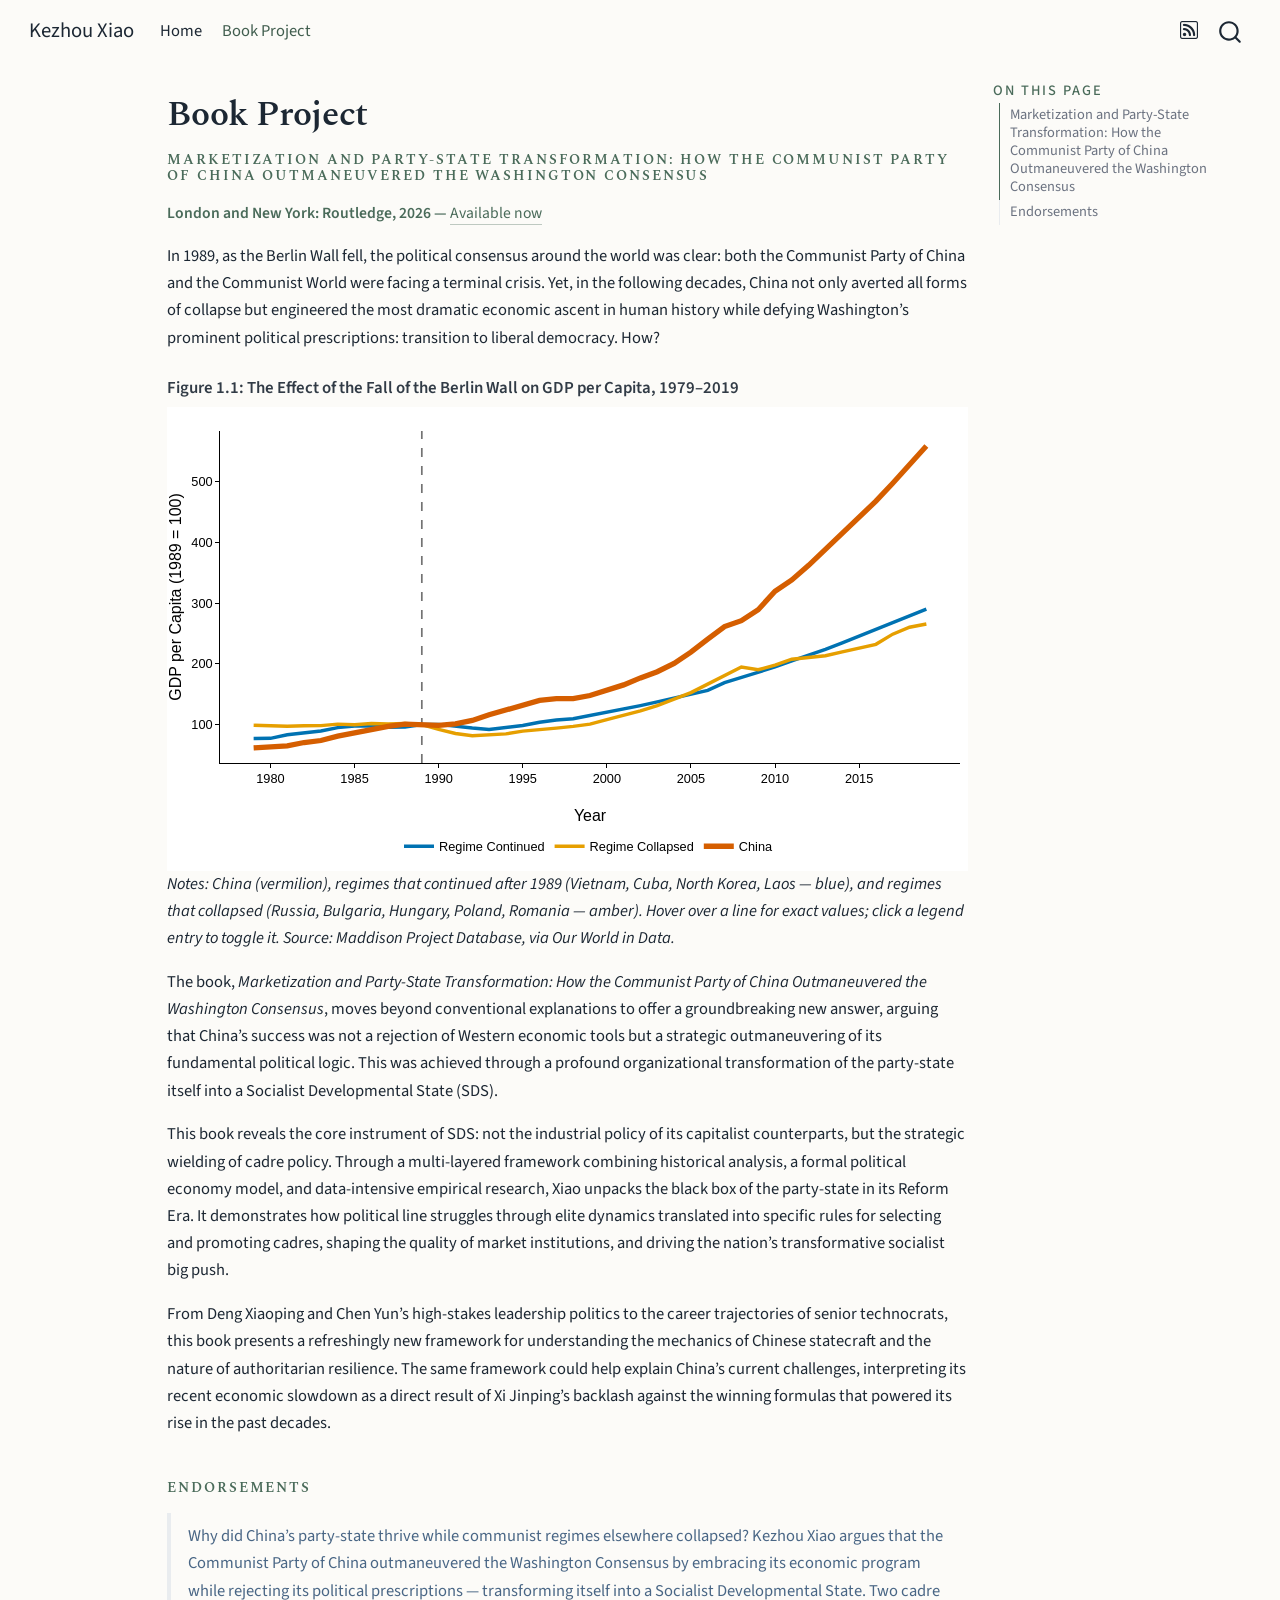
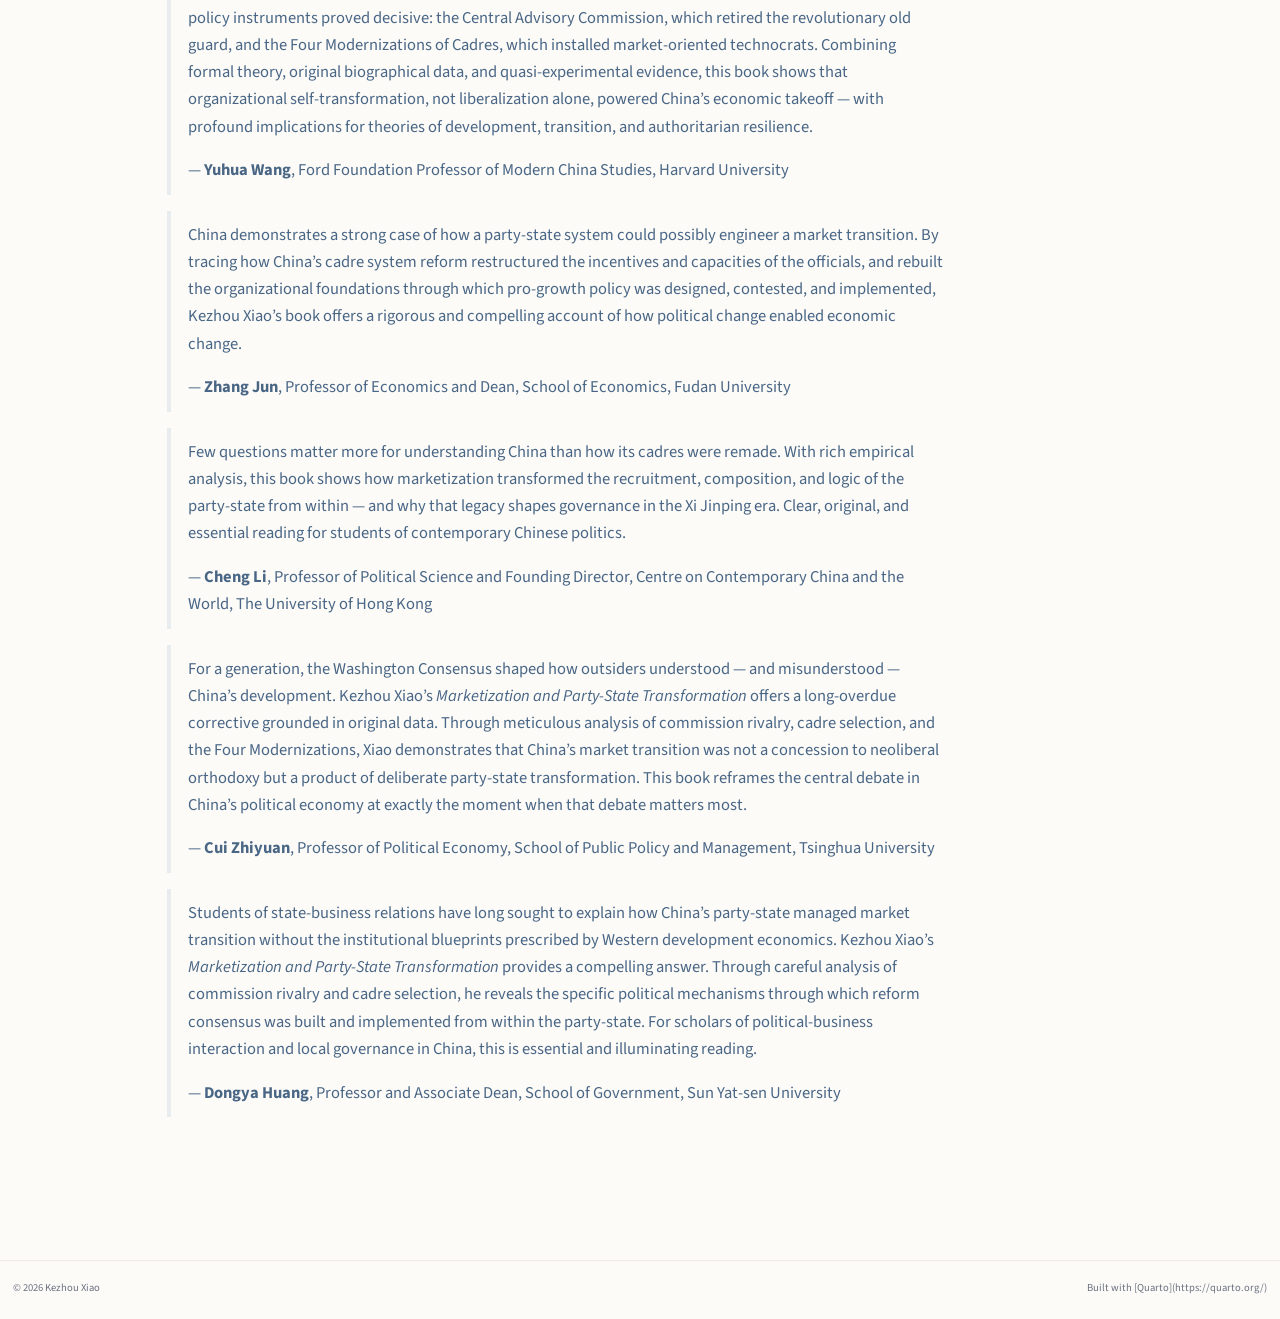
==== commit 244b41c8: "Remove keywords section from website Co-Authored-By: Claude Opus 5.5 <noreply@anthropic.com>" ====
--- a/book-project.html
+++ b/book-project.html
@@ -7,7 +7,6 @@
 <meta name="viewport" content="width=device-width, initial-scale=1.0, user-scalable=yes">
 
 <meta name="author" content="Kezhou Xiao">
-<meta name="keywords" content="political economy, China, cadre policy, Washington Consensus, party-state transformation, developmental state, state-business relations, Chinese politics, economic development">
 <meta name="description" content="Research on China’s political economy, state-business relations, cadre policy, and party-state transformation">
 
 <title>Book Project – Kezhou Xiao – Kezhou Xiao</title>
@@ -164,12 +163,6 @@
   </div>
   
 
-<div>
-  <div class="keywords">
-    <div class="block-title">Keywords</div>
-    <p>political economy, China, cadre policy, Washington Consensus, party-state transformation, developmental state, state-business relations, Chinese politics, economic development</p>
-  </div>
-</div>
 
 </header>
 
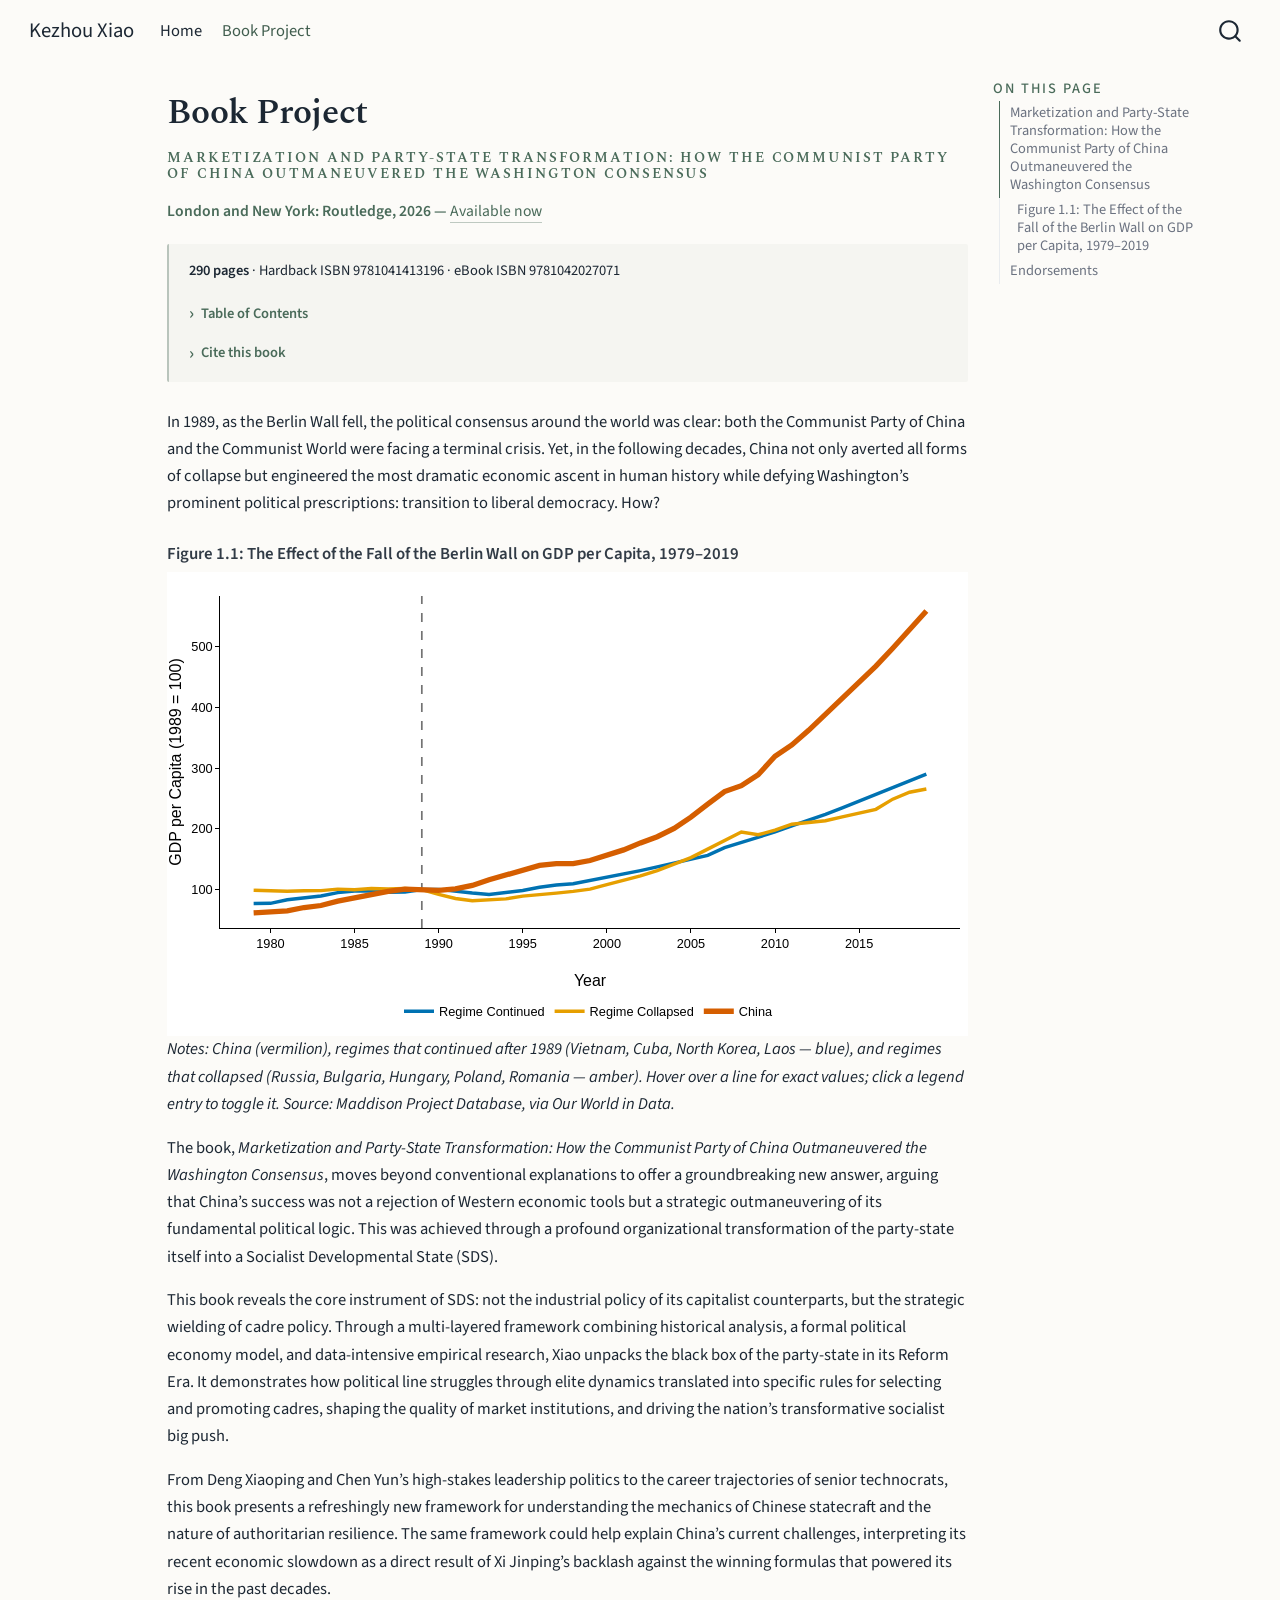
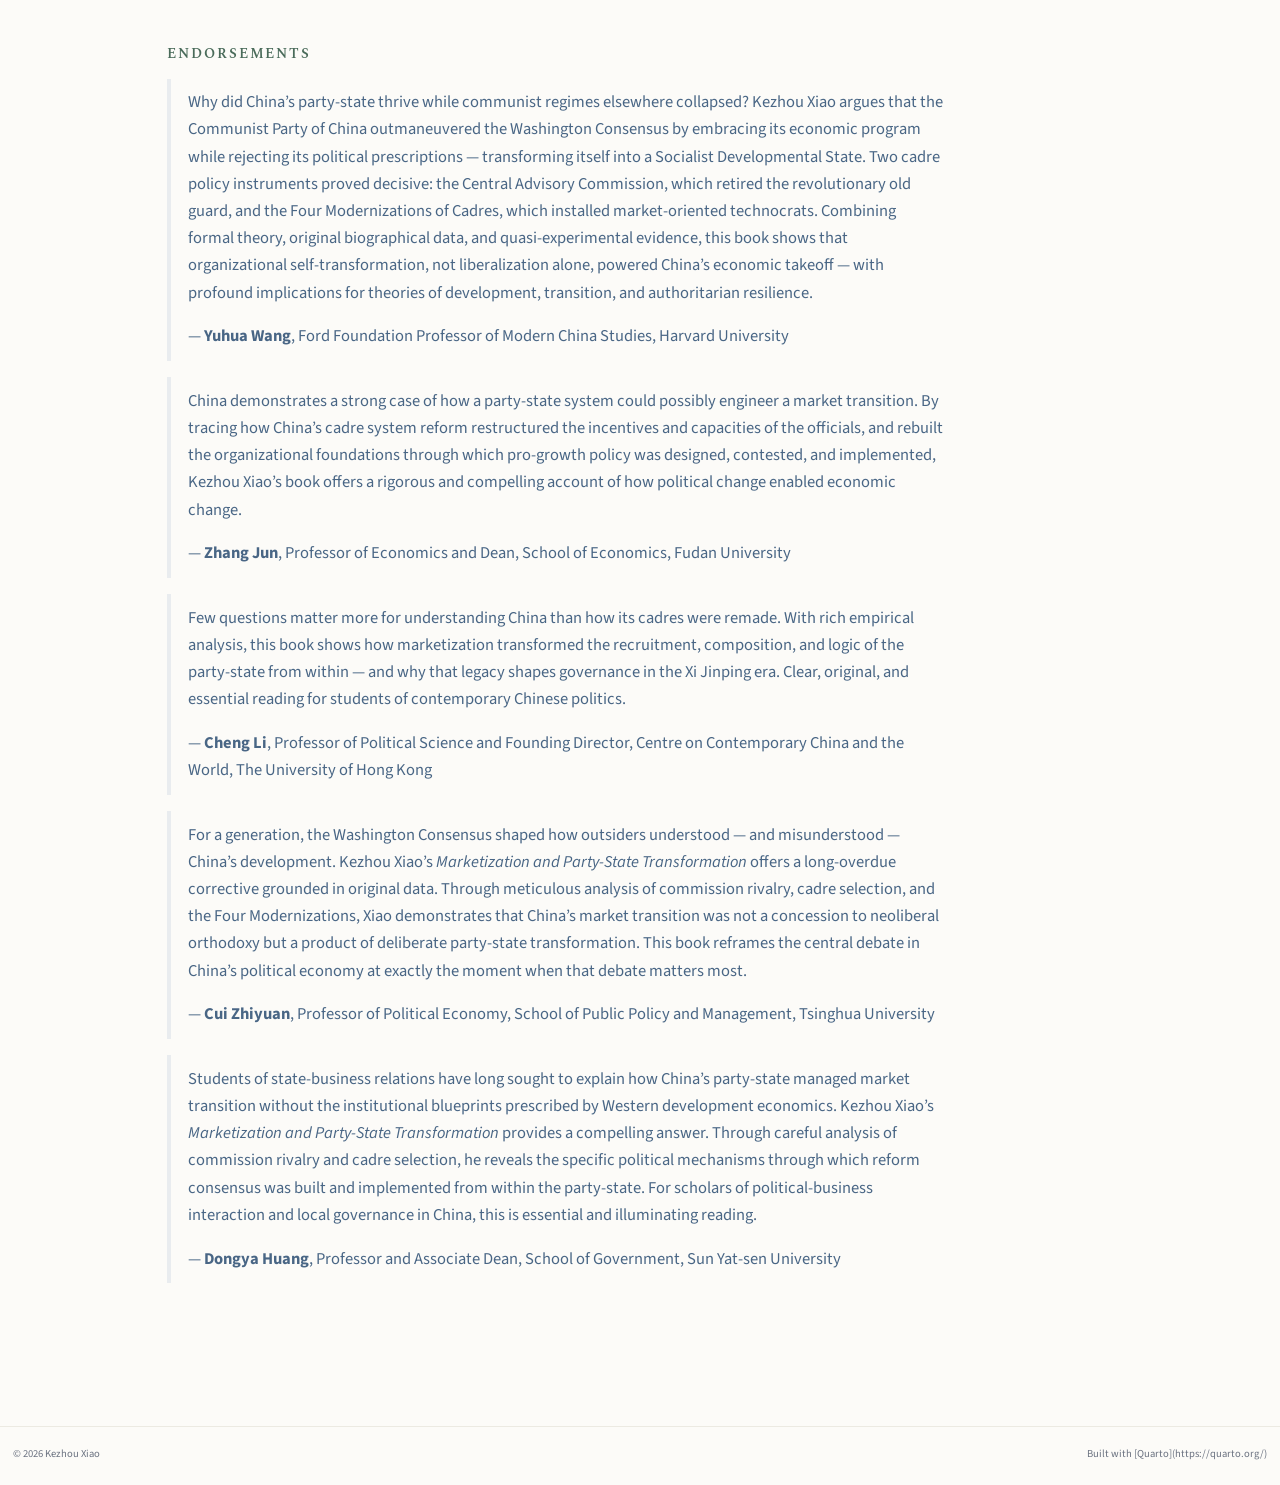
==== commit 35c8176a: "Built site for gh-pages" ====
--- a/book-project.html
+++ b/book-project.html
@@ -2,7 +2,7 @@
 <html xmlns="http://www.w3.org/1999/xhtml" lang="en" xml:lang="en"><head>
 
 <meta charset="utf-8">
-<meta name="generator" content="quarto-1.10.18">
+<meta name="generator" content="quarto-1.11.9">
 
 <meta name="viewport" content="width=device-width, initial-scale=1.0, user-scalable=yes">
 
@@ -40,14 +40,15 @@
 <meta name="quarto:offset" content="./">
 <script src="site_libs/quarto-html/quarto.js" type="module"></script>
 <script src="site_libs/quarto-html/tabsets/tabsets.js" type="module"></script>
+<script src="site_libs/quarto-html/scrollable-regions/scrollable-regions.js" type="module"></script>
 <script src="site_libs/quarto-html/popper.min.js"></script>
 <script src="site_libs/quarto-html/tippy.umd.min.js"></script>
 <script src="site_libs/quarto-html/anchor.min.js"></script>
 <link href="site_libs/quarto-html/tippy.css" rel="stylesheet">
-<link href="site_libs/quarto-html/quarto-syntax-highlighting-64a204ab8560d761af7679ceaba22944.css" rel="stylesheet" id="quarto-text-highlighting-styles">
+<link href="site_libs/quarto-html/quarto-syntax-highlighting-63b5708e65d6cd79cd7618c58d0c21e7.css" rel="stylesheet" id="quarto-text-highlighting-styles">
 <script src="site_libs/bootstrap/bootstrap.min.js"></script>
 <link href="site_libs/bootstrap/bootstrap-icons.css" rel="stylesheet">
-<link href="site_libs/bootstrap/bootstrap-754c218ba7c2578386e1ec9edcc6dc4e.min.css" rel="stylesheet" append-hash="true" id="quarto-bootstrap" data-mode="light">
+<link href="site_libs/bootstrap/bootstrap-77ddefd8e4f7b168a762be7f211aa65f.min.css" rel="stylesheet" append-hash="true" id="quarto-bootstrap" data-mode="light">
 <script id="quarto-search-options" type="application/json">{
   "location": "navbar",
   "copy-button": false,
@@ -89,19 +90,18 @@
 
 </head>
 
-<body class="nav-fixed quarto-light">
+<body class="nav-fixed quarto-light"><a id="quarto-skip-link" class="visually-hidden-focusable" href="#quarto-document-content">Skip to main content</a>
 
 <div id="quarto-search-results"></div>
   <header id="quarto-header" class="headroom fixed-top">
-    <nav class="navbar navbar-expand-lg " data-bs-theme="dark">
+    <nav class="navbar navbar-expand-lg " data-bs-theme="dark" aria-label="Site">
       <div class="navbar-container container-fluid">
       <div class="navbar-brand-container mx-auto">
     <a class="navbar-brand" href="./index.html">
     <span class="navbar-title">Kezhou Xiao</span>
     </a>
   </div>
-            <div id="quarto-search" class="" title="Search"></div>
-          <button class="navbar-toggler" type="button" data-bs-toggle="collapse" data-bs-target="#navbarCollapse" aria-controls="navbarCollapse" role="menu" aria-expanded="false" aria-label="Toggle navigation" onclick="if (window.quartoToggleHeadroom) { window.quartoToggleHeadroom(); }">
+          <button class="navbar-toggler" type="button" data-bs-toggle="collapse" data-bs-target="#navbarCollapse" aria-controls="navbarCollapse" aria-expanded="false" aria-label="Toggle navigation" onclick="if (window.quartoToggleHeadroom) { window.quartoToggleHeadroom(); }">
   <span class="navbar-toggler-icon"></span>
 </button>
           <div class="collapse navbar-collapse" id="navbarCollapse">
@@ -115,16 +115,10 @@
 <span class="menu-text">Book Project</span></a>
   </li>  
 </ul>
-            <ul class="navbar-nav navbar-nav-scroll ms-auto">
-  <li class="nav-item compact">
-    <a class="nav-link" href="./index.xml"> <i class="bi bi-rss" role="img" aria-label="RSS Feed">
-</i> 
-<span class="menu-text"></span></a>
-  </li>  
-</ul>
           </div> <!-- /navcollapse -->
             <div class="quarto-navbar-tools">
 </div>
+            <div id="quarto-search" class="" title="Search"></div>
       </div> <!-- /container-fluid -->
     </nav>
 </header>
@@ -133,7 +127,7 @@
 <!-- sidebar -->
 <!-- margin-sidebar -->
     <div id="quarto-margin-sidebar" class="sidebar margin-sidebar">
-        <nav id="TOC" role="doc-toc" class="toc-active">
+        <nav id="TOC" role="doc-toc" aria-labelledby="toc-title" class="toc-active">
     <h2 id="toc-title">On this page</h2>
    
   <ul>
@@ -146,7 +140,7 @@
 </nav>
     </div>
 <!-- main -->
-<main class="content" id="quarto-document-content">
+<main class="content" id="quarto-document-content" tabindex="-1">
 
 <header id="title-block-header" class="quarto-title-block default">
 <div class="quarto-title">
@@ -170,13 +164,48 @@
 <section id="marketization-and-party-state-transformation-how-the-communist-party-of-china-outmaneuvered-the-washington-consensus" class="level2">
 <h2 class="anchored" data-anchor-id="marketization-and-party-state-transformation-how-the-communist-party-of-china-outmaneuvered-the-washington-consensus">Marketization and Party-State Transformation: How the Communist Party of China Outmaneuvered the Washington Consensus</h2>
 <p><span class="book-status">London and New York: Routledge, 2026 — <a href="https://www.routledge.com/Marketization-and-Party-State-Transformation-How-the-Communist-Party-of-China-Outmaneuvered-the-Washington-Consensus/Xiao/p/book/9781041413196">Available now</a></span></p>
+<div class="book-details">
+<p><strong>290 pages</strong> · Hardback ISBN 9781041413196 · eBook ISBN 9781042027071</p>
+<details class="book-toc">
+<summary>
+Table of Contents
+</summary>
+<div class="toc-body">
+<ol type="1">
+<li>Introduction: China as a Post-Cold War Outlier</li>
+<li>A Proposed Framework: Marketization and Party-State Transformation</li>
+<li>The Making of a Socialist Developmental State: Endogenous Talent Reallocation and Statecraft of Marketization</li>
+<li>Technocrats, Technopols, and the Politics of Market Reform: Commission Rivalry and the Forging of the Socialist Developmental State</li>
+<li>Fostering Quality Market Institutions: The Central Advisory Commission and the Four Modernizations of Cadres</li>
+<li>Conclusion: Possible Future</li>
+</ol>
+</div>
+</details>
+<details class="book-cite">
+<summary>
+Cite this book
+</summary>
+<div class="cite-body">
+<p><strong>APA:</strong> Xiao, K. (2026). <em>Marketization and Party-State Transformation: How the Communist Party of China Outmaneuvered the Washington Consensus</em>. Routledge.</p>
+<p><strong>BibTeX:</strong></p>
+<pre><code>@book{xiao2026marketization,
+  title     = {Marketization and Party-State Transformation: How the Communist Party of China Outmaneuvered the Washington Consensus},
+  author    = {Xiao, Kezhou},
+  year      = {2026},
+  publisher = {Routledge},
+  address   = {London and New York},
+  isbn      = {9781041413196}
+}</code></pre>
+</div>
+</details>
+</div>
 <p>In 1989, as the Berlin Wall fell, the political consensus around the world was clear: both the Communist Party of China and the Communist World were facing a terminal crisis. Yet, in the following decades, China not only averted all forms of collapse but engineered the most dramatic economic ascent in human history while defying Washington’s prominent political prescriptions: transition to liberal democracy. How?</p>
 <section id="figure-1.1-the-effect-of-the-fall-of-the-berlin-wall-on-gdp-per-capita-19792019" class="level3">
 <h3 class="anchored" data-anchor-id="figure-1.1-the-effect-of-the-fall-of-the-berlin-wall-on-gdp-per-capita-19792019">Figure 1.1: The Effect of the Fall of the Berlin Wall on GDP per Capita, 1979–2019</h3>
 <div class="cell">
 <div class="cell-output-display">
-<div class="plotly html-widget html-fill-item" id="htmlwidget-790971275e0418a5fa31" style="width:100%;height:464px;"></div>
-<script type="application/json" data-for="htmlwidget-790971275e0418a5fa31">{"x":{"data":[{"x":[1989,1989],"y":[36.663567174056915,583.40724685638645],"text":"","type":"scatter","mode":"lines","line":{"width":1.7007874015748035,"color":"rgba(115,115,115,1)","dash":"dash"},"hoveron":"points","showlegend":false,"xaxis":"x","yaxis":"y","hoverinfo":"text","frame":null},{"x":[1979,1980,1981,1982,1983,1984,1985,1986,1987,1988,1989,1990,1991,1992,1993,1994,1995,1996,1997,1998,1999,2000,2001,2002,2003,2004,2005,2006,2007,2008,2009,2010,2011,2012,2013,2014,2015,2016,2017,2018,2019],"y":[77.081270859087823,77.36172101105808,83.179368572259364,86.42672638608768,89.352563100104945,94.913488621891119,97.331868557489855,97.87148732521554,95.637500887283878,96.033672417862732,100,100.25954599693981,96.579290048777636,94.218887245466547,91.870331714282599,94.899833138427226,98.471916918055186,103.75363620225114,107.38574003618965,109.46661283393104,114.63080965869845,120.21452670331638,125.85285511215484,131.1837782720965,137.18691429066874,143.56942733061828,150.90771559315363,156.21588031239801,168.90887120923207,177.75132047179039,185.2396919912299,194.77865390723275,204.97926240438827,214.06575532656825,223.80774618704635,234.41725955054125,245.71912059153738,256.70601250486817,267.59136758919936,279.09517236361262,290.12339051289183],"text":["Regime Continued<br>1979: 77.1","Regime Continued<br>1980: 77.4","Regime Continued<br>1981: 83.2","Regime Continued<br>1982: 86.4","Regime Continued<br>1983: 89.4","Regime Continued<br>1984: 94.9","Regime Continued<br>1985: 97.3","Regime Continued<br>1986: 97.9","Regime Continued<br>1987: 95.6","Regime Continued<br>1988: 96","Regime Continued<br>1989: 100","Regime Continued<br>1990: 100.3","Regime Continued<br>1991: 96.6","Regime Continued<br>1992: 94.2","Regime Continued<br>1993: 91.9","Regime Continued<br>1994: 94.9","Regime Continued<br>1995: 98.5","Regime Continued<br>1996: 103.8","Regime Continued<br>1997: 107.4","Regime Continued<br>1998: 109.5","Regime Continued<br>1999: 114.6","Regime Continued<br>2000: 120.2","Regime Continued<br>2001: 125.9","Regime Continued<br>2002: 131.2","Regime Continued<br>2003: 137.2","Regime Continued<br>2004: 143.6","Regime Continued<br>2005: 150.9","Regime Continued<br>2006: 156.2","Regime Continued<br>2007: 168.9","Regime Continued<br>2008: 177.8","Regime Continued<br>2009: 185.2","Regime Continued<br>2010: 194.8","Regime Continued<br>2011: 205","Regime Continued<br>2012: 214.1","Regime Continued<br>2013: 223.8","Regime Continued<br>2014: 234.4","Regime Continued<br>2015: 245.7","Regime Continued<br>2016: 256.7","Regime Continued<br>2017: 267.6","Regime Continued<br>2018: 279.1","Regime Continued<br>2019: 290.1"],"type":"scatter","mode":"lines","line":{"width":3.4015748031496069,"color":"rgba(0,114,178,1)","dash":"solid"},"hoveron":"points","name":"Regime Continued","legendgroup":"Regime Continued","showlegend":true,"xaxis":"x","yaxis":"y","hoverinfo":"text","frame":null},{"x":[1979,1980,1981,1982,1983,1984,1985,1986,1987,1988,1989,1990,1991,1992,1993,1994,1995,1996,1997,1998,1999,2000,2001,2002,2003,2004,2005,2006,2007,2008,2009,2010,2011,2012,2013,2014,2015,2016,2017,2018,2019],"y":[98.756661283785149,98.022912117550376,97.223789710215456,98.061229819709126,98.215249853698708,100.60935446576198,99.59730041056001,101.61505856694197,100.87192237314885,101.78803310593379,100,91.960737897209142,85.297548121487225,81.631162505068531,82.562123963585051,84.572400834445745,89.08646335847483,90.906090753139154,94.091494278788616,97.002154767576357,100.6898837959401,108.05710679597414,114.76663872982454,122.64100486215708,131.12235186302945,142.55933237886453,152.57557594738981,166.57873904494238,180.90779782631208,194.64593383570474,190.27470970447428,197.76186465469766,207.59522776422193,211.14876651824363,213.32430385597286,219.59133893872328,226.07825670735642,232.09434800010797,248.83356865045033,260.19909614832557,265.5708370425038],"text":["Regime Collapsed<br>1979: 98.8","Regime Collapsed<br>1980: 98","Regime Collapsed<br>1981: 97.2","Regime Collapsed<br>1982: 98.1","Regime Collapsed<br>1983: 98.2","Regime Collapsed<br>1984: 100.6","Regime Collapsed<br>1985: 99.6","Regime Collapsed<br>1986: 101.6","Regime Collapsed<br>1987: 100.9","Regime Collapsed<br>1988: 101.8","Regime Collapsed<br>1989: 100","Regime Collapsed<br>1990: 92","Regime Collapsed<br>1991: 85.3","Regime Collapsed<br>1992: 81.6","Regime Collapsed<br>1993: 82.6","Regime Collapsed<br>1994: 84.6","Regime Collapsed<br>1995: 89.1","Regime Collapsed<br>1996: 90.9","Regime Collapsed<br>1997: 94.1","Regime Collapsed<br>1998: 97","Regime Collapsed<br>1999: 100.7","Regime Collapsed<br>2000: 108.1","Regime Collapsed<br>2001: 114.8","Regime Collapsed<br>2002: 122.6","Regime Collapsed<br>2003: 131.1","Regime Collapsed<br>2004: 142.6","Regime Collapsed<br>2005: 152.6","Regime Collapsed<br>2006: 166.6","Regime Collapsed<br>2007: 180.9","Regime Collapsed<br>2008: 194.6","Regime Collapsed<br>2009: 190.3","Regime Collapsed<br>2010: 197.8","Regime Collapsed<br>2011: 207.6","Regime Collapsed<br>2012: 211.1","Regime Collapsed<br>2013: 213.3","Regime Collapsed<br>2014: 219.6","Regime Collapsed<br>2015: 226.1","Regime Collapsed<br>2016: 232.1","Regime Collapsed<br>2017: 248.8","Regime Collapsed<br>2018: 260.2","Regime Collapsed<br>2019: 265.6"],"type":"scatter","mode":"lines","line":{"width":3.4015748031496069,"color":"rgba(230,159,0,1)","dash":"solid"},"hoveron":"points","name":"Regime Collapsed","legendgroup":"Regime Collapsed","showlegend":true,"xaxis":"x","yaxis":"y","hoverinfo":"text","frame":null},{"x":[1979,1980,1981,1982,1983,1984,1985,1986,1987,1988,1989,1990,1991,1992,1993,1994,1995,1996,1997,1998,1999,2000,2001,2002,2003,2004,2005,2006,2007,2008,2009,2010,2011,2012,2013,2014,2015,2016,2017,2018,2019],"y":[61.515552614162807,63.864990072799472,64.923891462607543,70.416942422236929,73.692918596955664,80.873593646591658,86.664460622104571,90.933156849768366,96.988749172733293,100.76108537392456,100,98.676373262739901,100.97005956320318,106.80820979483785,116.03176704169424,123.43362011912642,132.35371277299802,139.63084050297817,142.64818001323627,142.61571806750496,147.80728987425545,156.53059232296494,165.29267041694243,176.80715751158172,186.94452018530774,200.7806518861681,219.27835870284579,240.60342819324953,261.27442091330244,271.01629053606882,289.01525479814694,319.60354070152221,338.21972203838516,362.23805426869626,388.19639311714099,414.13626737260097,440.94745201853084,467.86747187293184,497.36753805426866,528.68987425545993,558.55526141628059],"text":["China<br>1979: 61.5","China<br>1980: 63.9","China<br>1981: 64.9","China<br>1982: 70.4","China<br>1983: 73.7","China<br>1984: 80.9","China<br>1985: 86.7","China<br>1986: 90.9","China<br>1987: 97","China<br>1988: 100.8","China<br>1989: 100","China<br>1990: 98.7","China<br>1991: 101","China<br>1992: 106.8","China<br>1993: 116","China<br>1994: 123.4","China<br>1995: 132.4","China<br>1996: 139.6","China<br>1997: 142.6","China<br>1998: 142.6","China<br>1999: 147.8","China<br>2000: 156.5","China<br>2001: 165.3","China<br>2002: 176.8","China<br>2003: 186.9","China<br>2004: 200.8","China<br>2005: 219.3","China<br>2006: 240.6","China<br>2007: 261.3","China<br>2008: 271","China<br>2009: 289","China<br>2010: 319.6","China<br>2011: 338.2","China<br>2012: 362.2","China<br>2013: 388.2","China<br>2014: 414.1","China<br>2015: 440.9","China<br>2016: 467.9","China<br>2017: 497.4","China<br>2018: 528.7","China<br>2019: 558.6"],"type":"scatter","mode":"lines","line":{"width":5.2913385826771648,"color":"rgba(213,94,0,1)","dash":"solid"},"hoveron":"points","name":"China","legendgroup":"China","showlegend":true,"xaxis":"x","yaxis":"y","hoverinfo":"text","frame":null}],"layout":{"margin":{"t":23.970112079701121,"r":7.9701120797011216,"b":40.647571606475722,"l":47.023661270236623},"plot_bgcolor":"rgba(255,255,255,1)","paper_bgcolor":"rgba(255,255,255,1)","font":{"color":"rgba(0,0,0,1)","family":"","size":15.940224159402241},"xaxis":{"domain":[0,1],"automargin":true,"type":"linear","autorange":false,"range":[1977,2021],"tickmode":"array","ticktext":["1980","1985","1990","1995","2000","2005","2010","2015"],"tickvals":[1980,1985,1990,1995,2000,2005,2010,2015],"categoryorder":"array","categoryarray":["1980","1985","1990","1995","2000","2005","2010","2015"],"nticks":null,"ticks":"outside","tickcolor":"rgba(0,0,0,1)","ticklen":3.9850560398505603,"tickwidth":0.72455564360919278,"showticklabels":true,"tickfont":{"color":"rgba(0,0,0,1)","family":"","size":12.7521793275218},"tickangle":-0,"showline":true,"linecolor":"rgba(0,0,0,1)","linewidth":0.72455564360919278,"showgrid":false,"gridcolor":null,"gridwidth":0,"zeroline":false,"anchor":"y","title":{"text":"Year","font":{"color":"rgba(0,0,0,1)","family":"","size":15.940224159402241}},"hoverformat":".2f"},"yaxis":{"domain":[0,1],"automargin":true,"type":"linear","autorange":false,"range":[36.663567174056915,583.40724685638645],"tickmode":"array","ticktext":["100","200","300","400","500"],"tickvals":[100,200,300,400,500],"categoryorder":"array","categoryarray":["100","200","300","400","500"],"nticks":null,"ticks":"outside","tickcolor":"rgba(0,0,0,1)","ticklen":3.9850560398505608,"tickwidth":0.72455564360919289,"showticklabels":true,"tickfont":{"color":"rgba(0,0,0,1)","family":"","size":12.7521793275218},"tickangle":-0,"showline":true,"linecolor":"rgba(0,0,0,1)","linewidth":0.72455564360919289,"showgrid":false,"gridcolor":null,"gridwidth":0,"zeroline":false,"anchor":"x","title":{"text":"GDP per Capita (1989 = 100)","font":{"color":"rgba(0,0,0,1)","family":"","size":15.940224159402241}},"hoverformat":".2f"},"shapes":[],"showlegend":true,"legend":{"bgcolor":"rgba(255,255,255,1)","bordercolor":"transparent","borderwidth":2.0615604867573372,"font":{"color":"rgba(0,0,0,1)","family":"","size":12.7521793275218},"orientation":"h","x":0.5,"y":-0.20000000000000001,"xanchor":"center","yanchor":"top","title":{"text":"","font":{"color":null,"family":null,"size":0}}},"hovermode":"closest","barmode":"relative"},"config":{"doubleClick":"reset","modeBarButtonsToAdd":["hoverclosest","hovercompare"],"showSendToCloud":false},"source":"A","attrs":{"57d05ed9df7a":{"xintercept":{},"type":"scatter"},"57d031def33c":{"x":{},"y":{},"colour":{},"text":{}},"57d0243301b8":{"x":{},"y":{},"colour":{},"text":{}}},"cur_data":"57d05ed9df7a","visdat":{"57d05ed9df7a":["function (y) ","x"],"57d031def33c":["function (y) ","x"],"57d0243301b8":["function (y) ","x"]},"highlight":{"on":"plotly_click","persistent":false,"dynamic":false,"selectize":false,"opacityDim":0.20000000000000001,"selected":{"opacity":1},"debounce":0},"shinyEvents":["plotly_hover","plotly_click","plotly_selected","plotly_relayout","plotly_brushed","plotly_brushing","plotly_clickannotation","plotly_doubleclick","plotly_deselect","plotly_afterplot","plotly_sunburstclick"],"base_url":"https://plot.ly"},"evals":[],"jsHooks":[]}</script>
+<div class="plotly html-widget html-fill-item" id="htmlwidget-3538d160158f34b1a3fd" style="width:100%;height:464px;"></div>
+<script type="application/json" data-for="htmlwidget-3538d160158f34b1a3fd">{"x":{"data":[{"x":[1989,1989],"y":[36.663567174056915,583.40724685638645],"text":"","type":"scatter","mode":"lines","line":{"width":1.7007874015748035,"color":"rgba(115,115,115,1)","dash":"dash"},"hoveron":"points","showlegend":false,"xaxis":"x","yaxis":"y","hoverinfo":"text","frame":null},{"x":[1979,1980,1981,1982,1983,1984,1985,1986,1987,1988,1989,1990,1991,1992,1993,1994,1995,1996,1997,1998,1999,2000,2001,2002,2003,2004,2005,2006,2007,2008,2009,2010,2011,2012,2013,2014,2015,2016,2017,2018,2019],"y":[77.081270859087823,77.36172101105808,83.179368572259364,86.42672638608768,89.352563100104945,94.913488621891119,97.331868557489855,97.87148732521554,95.637500887283878,96.033672417862732,100,100.25954599693981,96.579290048777636,94.218887245466547,91.870331714282599,94.899833138427226,98.471916918055186,103.75363620225114,107.38574003618965,109.46661283393104,114.63080965869845,120.21452670331638,125.85285511215484,131.1837782720965,137.18691429066874,143.56942733061828,150.90771559315363,156.21588031239801,168.90887120923207,177.75132047179039,185.2396919912299,194.77865390723275,204.97926240438827,214.06575532656825,223.80774618704635,234.41725955054125,245.71912059153738,256.70601250486817,267.59136758919936,279.09517236361262,290.12339051289183],"text":["Regime Continued<br>1979: 77.1","Regime Continued<br>1980: 77.4","Regime Continued<br>1981: 83.2","Regime Continued<br>1982: 86.4","Regime Continued<br>1983: 89.4","Regime Continued<br>1984: 94.9","Regime Continued<br>1985: 97.3","Regime Continued<br>1986: 97.9","Regime Continued<br>1987: 95.6","Regime Continued<br>1988: 96","Regime Continued<br>1989: 100","Regime Continued<br>1990: 100.3","Regime Continued<br>1991: 96.6","Regime Continued<br>1992: 94.2","Regime Continued<br>1993: 91.9","Regime Continued<br>1994: 94.9","Regime Continued<br>1995: 98.5","Regime Continued<br>1996: 103.8","Regime Continued<br>1997: 107.4","Regime Continued<br>1998: 109.5","Regime Continued<br>1999: 114.6","Regime Continued<br>2000: 120.2","Regime Continued<br>2001: 125.9","Regime Continued<br>2002: 131.2","Regime Continued<br>2003: 137.2","Regime Continued<br>2004: 143.6","Regime Continued<br>2005: 150.9","Regime Continued<br>2006: 156.2","Regime Continued<br>2007: 168.9","Regime Continued<br>2008: 177.8","Regime Continued<br>2009: 185.2","Regime Continued<br>2010: 194.8","Regime Continued<br>2011: 205","Regime Continued<br>2012: 214.1","Regime Continued<br>2013: 223.8","Regime Continued<br>2014: 234.4","Regime Continued<br>2015: 245.7","Regime Continued<br>2016: 256.7","Regime Continued<br>2017: 267.6","Regime Continued<br>2018: 279.1","Regime Continued<br>2019: 290.1"],"type":"scatter","mode":"lines","line":{"width":3.4015748031496069,"color":"rgba(0,114,178,1)","dash":"solid"},"hoveron":"points","name":"Regime Continued","legendgroup":"Regime Continued","showlegend":true,"xaxis":"x","yaxis":"y","hoverinfo":"text","frame":null},{"x":[1979,1980,1981,1982,1983,1984,1985,1986,1987,1988,1989,1990,1991,1992,1993,1994,1995,1996,1997,1998,1999,2000,2001,2002,2003,2004,2005,2006,2007,2008,2009,2010,2011,2012,2013,2014,2015,2016,2017,2018,2019],"y":[98.756661283785149,98.022912117550376,97.223789710215456,98.061229819709126,98.215249853698708,100.60935446576198,99.59730041056001,101.61505856694197,100.87192237314885,101.78803310593379,100,91.960737897209142,85.297548121487225,81.631162505068531,82.562123963585051,84.572400834445745,89.08646335847483,90.906090753139154,94.091494278788616,97.002154767576357,100.6898837959401,108.05710679597414,114.76663872982454,122.64100486215708,131.12235186302945,142.55933237886453,152.57557594738981,166.57873904494238,180.90779782631208,194.64593383570474,190.27470970447428,197.76186465469766,207.59522776422193,211.14876651824363,213.32430385597286,219.59133893872328,226.07825670735642,232.09434800010797,248.83356865045033,260.19909614832557,265.5708370425038],"text":["Regime Collapsed<br>1979: 98.8","Regime Collapsed<br>1980: 98","Regime Collapsed<br>1981: 97.2","Regime Collapsed<br>1982: 98.1","Regime Collapsed<br>1983: 98.2","Regime Collapsed<br>1984: 100.6","Regime Collapsed<br>1985: 99.6","Regime Collapsed<br>1986: 101.6","Regime Collapsed<br>1987: 100.9","Regime Collapsed<br>1988: 101.8","Regime Collapsed<br>1989: 100","Regime Collapsed<br>1990: 92","Regime Collapsed<br>1991: 85.3","Regime Collapsed<br>1992: 81.6","Regime Collapsed<br>1993: 82.6","Regime Collapsed<br>1994: 84.6","Regime Collapsed<br>1995: 89.1","Regime Collapsed<br>1996: 90.9","Regime Collapsed<br>1997: 94.1","Regime Collapsed<br>1998: 97","Regime Collapsed<br>1999: 100.7","Regime Collapsed<br>2000: 108.1","Regime Collapsed<br>2001: 114.8","Regime Collapsed<br>2002: 122.6","Regime Collapsed<br>2003: 131.1","Regime Collapsed<br>2004: 142.6","Regime Collapsed<br>2005: 152.6","Regime Collapsed<br>2006: 166.6","Regime Collapsed<br>2007: 180.9","Regime Collapsed<br>2008: 194.6","Regime Collapsed<br>2009: 190.3","Regime Collapsed<br>2010: 197.8","Regime Collapsed<br>2011: 207.6","Regime Collapsed<br>2012: 211.1","Regime Collapsed<br>2013: 213.3","Regime Collapsed<br>2014: 219.6","Regime Collapsed<br>2015: 226.1","Regime Collapsed<br>2016: 232.1","Regime Collapsed<br>2017: 248.8","Regime Collapsed<br>2018: 260.2","Regime Collapsed<br>2019: 265.6"],"type":"scatter","mode":"lines","line":{"width":3.4015748031496069,"color":"rgba(230,159,0,1)","dash":"solid"},"hoveron":"points","name":"Regime Collapsed","legendgroup":"Regime Collapsed","showlegend":true,"xaxis":"x","yaxis":"y","hoverinfo":"text","frame":null},{"x":[1979,1980,1981,1982,1983,1984,1985,1986,1987,1988,1989,1990,1991,1992,1993,1994,1995,1996,1997,1998,1999,2000,2001,2002,2003,2004,2005,2006,2007,2008,2009,2010,2011,2012,2013,2014,2015,2016,2017,2018,2019],"y":[61.515552614162807,63.864990072799472,64.923891462607543,70.416942422236929,73.692918596955664,80.873593646591658,86.664460622104571,90.933156849768366,96.988749172733293,100.76108537392456,100,98.676373262739901,100.97005956320318,106.80820979483785,116.03176704169424,123.43362011912642,132.35371277299802,139.63084050297817,142.64818001323627,142.61571806750496,147.80728987425545,156.53059232296494,165.29267041694243,176.80715751158172,186.94452018530774,200.7806518861681,219.27835870284579,240.60342819324953,261.27442091330244,271.01629053606882,289.01525479814694,319.60354070152221,338.21972203838516,362.23805426869626,388.19639311714099,414.13626737260097,440.94745201853084,467.86747187293184,497.36753805426866,528.68987425545993,558.55526141628059],"text":["China<br>1979: 61.5","China<br>1980: 63.9","China<br>1981: 64.9","China<br>1982: 70.4","China<br>1983: 73.7","China<br>1984: 80.9","China<br>1985: 86.7","China<br>1986: 90.9","China<br>1987: 97","China<br>1988: 100.8","China<br>1989: 100","China<br>1990: 98.7","China<br>1991: 101","China<br>1992: 106.8","China<br>1993: 116","China<br>1994: 123.4","China<br>1995: 132.4","China<br>1996: 139.6","China<br>1997: 142.6","China<br>1998: 142.6","China<br>1999: 147.8","China<br>2000: 156.5","China<br>2001: 165.3","China<br>2002: 176.8","China<br>2003: 186.9","China<br>2004: 200.8","China<br>2005: 219.3","China<br>2006: 240.6","China<br>2007: 261.3","China<br>2008: 271","China<br>2009: 289","China<br>2010: 319.6","China<br>2011: 338.2","China<br>2012: 362.2","China<br>2013: 388.2","China<br>2014: 414.1","China<br>2015: 440.9","China<br>2016: 467.9","China<br>2017: 497.4","China<br>2018: 528.7","China<br>2019: 558.6"],"type":"scatter","mode":"lines","line":{"width":5.2913385826771648,"color":"rgba(213,94,0,1)","dash":"solid"},"hoveron":"points","name":"China","legendgroup":"China","showlegend":true,"xaxis":"x","yaxis":"y","hoverinfo":"text","frame":null}],"layout":{"margin":{"t":23.970112079701121,"r":7.9701120797011216,"b":40.647571606475722,"l":47.023661270236623},"plot_bgcolor":"rgba(255,255,255,1)","paper_bgcolor":"rgba(255,255,255,1)","font":{"color":"rgba(0,0,0,1)","family":"","size":15.940224159402241},"xaxis":{"domain":[0,1],"automargin":true,"type":"linear","autorange":false,"range":[1977,2021],"tickmode":"array","ticktext":["1980","1985","1990","1995","2000","2005","2010","2015"],"tickvals":[1980,1985,1990,1995,2000,2005,2010,2015],"categoryorder":"array","categoryarray":["1980","1985","1990","1995","2000","2005","2010","2015"],"nticks":null,"ticks":"outside","tickcolor":"rgba(0,0,0,1)","ticklen":3.9850560398505603,"tickwidth":0.72455564360919278,"showticklabels":true,"tickfont":{"color":"rgba(0,0,0,1)","family":"","size":12.7521793275218},"tickangle":-0,"showline":true,"linecolor":"rgba(0,0,0,1)","linewidth":0.72455564360919278,"showgrid":false,"gridcolor":null,"gridwidth":0,"zeroline":false,"anchor":"y","title":{"text":"Year","font":{"color":"rgba(0,0,0,1)","family":"","size":15.940224159402241}},"hoverformat":".2f"},"yaxis":{"domain":[0,1],"automargin":true,"type":"linear","autorange":false,"range":[36.663567174056915,583.40724685638645],"tickmode":"array","ticktext":["100","200","300","400","500"],"tickvals":[100,200,300,400,500],"categoryorder":"array","categoryarray":["100","200","300","400","500"],"nticks":null,"ticks":"outside","tickcolor":"rgba(0,0,0,1)","ticklen":3.9850560398505608,"tickwidth":0.72455564360919289,"showticklabels":true,"tickfont":{"color":"rgba(0,0,0,1)","family":"","size":12.7521793275218},"tickangle":-0,"showline":true,"linecolor":"rgba(0,0,0,1)","linewidth":0.72455564360919289,"showgrid":false,"gridcolor":null,"gridwidth":0,"zeroline":false,"anchor":"x","title":{"text":"GDP per Capita (1989 = 100)","font":{"color":"rgba(0,0,0,1)","family":"","size":15.940224159402241}},"hoverformat":".2f"},"shapes":[],"showlegend":true,"legend":{"bgcolor":"rgba(255,255,255,1)","bordercolor":"transparent","borderwidth":2.0615604867573372,"font":{"color":"rgba(0,0,0,1)","family":"","size":12.7521793275218},"orientation":"h","x":0.5,"y":-0.20000000000000001,"xanchor":"center","yanchor":"top","title":{"text":"","font":{"color":null,"family":null,"size":0}}},"hovermode":"closest","barmode":"relative"},"config":{"doubleClick":"reset","modeBarButtonsToAdd":["hoverclosest","hovercompare"],"showSendToCloud":false},"source":"A","attrs":{"12bdd28a5dbe7":{"xintercept":{},"type":"scatter"},"12bdd21082f8a":{"x":{},"y":{},"colour":{},"text":{}},"12bdd20691df7":{"x":{},"y":{},"colour":{},"text":{}}},"cur_data":"12bdd28a5dbe7","visdat":{"12bdd28a5dbe7":["function (y) ","x"],"12bdd21082f8a":["function (y) ","x"],"12bdd20691df7":["function (y) ","x"]},"highlight":{"on":"plotly_click","persistent":false,"dynamic":false,"selectize":false,"opacityDim":0.20000000000000001,"selected":{"opacity":1},"debounce":0},"shinyEvents":["plotly_hover","plotly_click","plotly_selected","plotly_relayout","plotly_brushed","plotly_brushing","plotly_clickannotation","plotly_doubleclick","plotly_deselect","plotly_afterplot","plotly_sunburstclick"],"base_url":"https://plot.ly"},"evals":[],"jsHooks":[]}</script>
 </div>
 </div>
 <p><em>Notes: China (vermilion), regimes that continued after 1989 (Vietnam, Cuba, North Korea, Laos — blue), and regimes that collapsed (Russia, Bulgaria, Hungary, Poland, Romania — amber). Hover over a line for exact values; click a legend entry to toggle it. Source: Maddison Project Database, via Our World in Data.</em></p>
@@ -290,7 +319,8 @@
           return filterRegex.test(href) || localhostRegex.test(href) || mailtoRegex.test(href);
       }
       // Inspect non-navigation links and adorn them if external
-     var links = window.document.querySelectorAll('a[href]:not(.nav-link):not(.navbar-brand):not(.toc-action):not(.sidebar-link):not(.sidebar-item-toggle):not(.pagination-link):not(.no-external):not([aria-hidden]):not(.dropdown-item):not(.quarto-navigation-tool):not(.about-link)');
+      window.quartoDecorateExternalLinks = function (root) {
+     var links = (root || window.document).querySelectorAll('a[href]:not(.nav-link):not(.navbar-brand):not(.toc-action):not(.sidebar-link):not(.sidebar-item-toggle):not(.pagination-link):not(.no-external):not([aria-hidden]):not(.dropdown-item):not(.quarto-navigation-tool):not(.about-link)');
       for (var i=0; i<links.length; i++) {
         const link = links[i];
         if (!isInternal(link.href)) {
@@ -299,8 +329,69 @@
           if (link.dataset.originalHref !== undefined) {
             link.href = link.dataset.originalHref;
           }
-        }
-      }
+          if (!link.classList.contains('no-external-icon')) {
+          }
+        }
+      }
+      };
+      window.quartoDecorateExternalLinks(window.document);
+    // Esc closes the popup (WCAG 1.4.13) and focus leaving both trigger and
+    // popup closes it (WCAG 2.4.11); tippy handles neither for interactive popups.
+    const hideOnEscAndFocusOut = {
+      name: 'hideOnEscAndFocusOut',
+      defaultValue: true,
+      fn(instance) {
+        const dismiss = () => {
+          // A show scheduled by the trigger delay would otherwise reopen it
+          instance.clearDelayTimeouts();
+          instance.hide();
+        };
+        const onKeyDown = (event) => {
+          if (event.key !== 'Escape') {
+            return;
+          }
+          // Keep Esc from also reaching page handlers (e.g. reveal.js overview),
+          // except an open reveal.js slide menu, which Esc should close too.
+          // The menu handles keys only when its keyboard option is on.
+          const menuHandlesEsc = window.Reveal?.getPlugin?.('menu')?.isOpen() &&
+            window.Reveal.getConfig().menu?.keyboard !== false;
+          if (!menuHandlesEsc) {
+            event.stopPropagation();
+          }
+          if (instance.popper.contains(window.document.activeElement)) {
+            // Disabled while refocusing so the focus trigger does not reopen it
+            instance.disable();
+            instance.reference.focus();
+            instance.enable();
+          }
+          dismiss();
+        };
+        const onFocusOut = (event) => {
+          const target = event.relatedTarget;
+          if (target && !instance.reference.contains(target) &&
+              !instance.popper.contains(target)) {
+            dismiss();
+          }
+        };
+        // On the trigger too: a click trigger (code-annotations: select) has no
+        // blur handling. Attached for the instance's lifetime so leaving the
+        // trigger also cancels a show still pending on the trigger delay.
+        instance.reference.addEventListener('focusout', onFocusOut);
+        return {
+          onShow() {
+            window.document.addEventListener('keydown', onKeyDown, true);
+            instance.popper.addEventListener('focusout', onFocusOut);
+          },
+          onHide() {
+            window.document.removeEventListener('keydown', onKeyDown, true);
+            instance.popper.removeEventListener('focusout', onFocusOut);
+          },
+          onDestroy() {
+            instance.reference.removeEventListener('focusout', onFocusOut);
+          },
+        };
+      },
+    };
     function tippyHover(el, contentFn, onTriggerFn, onUntriggerFn) {
       const config = {
         allowHTML: true,
@@ -314,6 +405,7 @@
         interactiveBorder: 10,
         theme: 'quarto',
         placement: 'bottom-start',
+        plugins: [hideOnEscAndFocusOut],
       };
       if (contentFn) {
         config.content = contentFn;
@@ -476,44 +568,54 @@
           const lineIds = lines.map((line) => {
             return targetCell + "-" + line;
           })
-          let top = null;
-          let height = null;
-          let parent = null;
+          // Each band is positioned against its own containing block, which is
+          // not the offsetParent of the lines, so place it from client rects.
+          const placeBand = (band, firstEl, lastEl, codeBlock) => {
+            const container = band.offsetParent;
+            if (container === null) {
+              return;
+            }
+            const containerRect = container.getBoundingClientRect();
+            // Reveal.js scales slides with a transform, so convert client
+            // pixels back to the CSS pixels of the container.
+            const scale = containerRect.height / container.offsetHeight || 1;
+            const firstRect = firstEl.getBoundingClientRect();
+            const lastRect = lastEl.getBoundingClientRect();
+            const top = (firstRect.top - containerRect.top) / scale - container.clientTop + container.scrollTop;
+            const height = (lastRect.bottom - firstRect.top) / scale;
+            band.style.top = top - 2 + "px";
+            band.style.height = height + 4 + "px";
+            if (codeBlock) {
+              // Without the copy button wrapper, the containing block is wider
+              // than the code block, so span the code block explicitly.
+              const blockRect = codeBlock.getBoundingClientRect();
+              band.style.left = (blockRect.left - containerRect.left) / scale - container.clientLeft + container.scrollLeft + "px";
+              band.style.width = blockRect.width / scale + "px";
+            }
+          };
           if (lineIds.length > 0) {
-              //compute the position of the single el (top and bottom and make a div)
-              const el = window.document.getElementById(lineIds[0]);
-              top = el.offsetTop;
-              height = el.offsetHeight;
-              parent = el.parentElement.parentElement;
-            if (lineIds.length > 1) {
-              const lastEl = window.document.getElementById(lineIds[lineIds.length - 1]);
-              const bottom = lastEl.offsetTop + lastEl.offsetHeight;
-              height = bottom - top;
-            }
-            if (top !== null && height !== null && parent !== null) {
-              // cook up a div (if necessary) and position it 
-              let div = window.document.getElementById("code-annotation-line-highlight");
-              if (div === null) {
-                div = window.document.createElement("div");
-                div.setAttribute("id", "code-annotation-line-highlight");
-                div.style.position = 'absolute';
-                parent.appendChild(div);
-              }
-              div.style.top = top - 2 + "px";
-              div.style.height = height + 4 + "px";
-              div.style.left = 0;
-              let gutterDiv = window.document.getElementById("code-annotation-line-highlight-gutter");
-              if (gutterDiv === null) {
-                gutterDiv = window.document.createElement("div");
-                gutterDiv.setAttribute("id", "code-annotation-line-highlight-gutter");
-                gutterDiv.style.position = 'absolute';
-                const codeCell = window.document.getElementById(targetCell);
-                const gutter = codeCell.querySelector('.code-annotation-gutter');
-                gutter.appendChild(gutterDiv);
-              }
-              gutterDiv.style.top = top - 2 + "px";
-              gutterDiv.style.height = height + 4 + "px";
-            }
+            const el = window.document.getElementById(lineIds[0]);
+            const lastEl = window.document.getElementById(lineIds[lineIds.length - 1]);
+            const parent = el.parentElement.parentElement;
+            // cook up a div (if necessary) and position it
+            let div = window.document.getElementById("code-annotation-line-highlight");
+            if (div === null) {
+              div = window.document.createElement("div");
+              div.setAttribute("id", "code-annotation-line-highlight");
+              div.style.position = 'absolute';
+              parent.appendChild(div);
+            }
+            placeBand(div, el, lastEl, parent.closest("div.sourceCode") || parent);
+            let gutterDiv = window.document.getElementById("code-annotation-line-highlight-gutter");
+            if (gutterDiv === null) {
+              gutterDiv = window.document.createElement("div");
+              gutterDiv.setAttribute("id", "code-annotation-line-highlight-gutter");
+              gutterDiv.style.position = 'absolute';
+              const codeCell = window.document.getElementById(targetCell);
+              const gutter = codeCell.querySelector('.code-annotation-gutter');
+              gutter.appendChild(gutterDiv);
+            }
+            placeBand(gutterDiv, el, lastEl);
             selectedAnnoteEl = annoteEl;
           }
         };
@@ -611,6 +713,9 @@
       }
     }
   });
+  </script>
+  <script type="application/javascript">
+  window.quartoScrollableRegionsLabels = {"code":"Scrollable code","output":"Scrollable output"};
   </script>
 </div> <!-- /content -->
 <footer class="footer">
--- a/site_libs/quarto-html/quarto-syntax-highlighting-63b5708e65d6cd79cd7618c58d0c21e7.css
+++ b/site_libs/quarto-html/quarto-syntax-highlighting-63b5708e65d6cd79cd7618c58d0c21e7.css
@@ -0,0 +1,236 @@
+/* quarto syntax highlight colors */
+:root {
+  --quarto-hl-ot-color: #003B4F;
+  --quarto-hl-at-color: #657422;
+  --quarto-hl-ss-color: #20794D;
+  --quarto-hl-an-color: #5E5E5E;
+  --quarto-hl-fu-color: #4758AB;
+  --quarto-hl-st-color: #20794D;
+  --quarto-hl-cf-color: #003B4F;
+  --quarto-hl-op-color: #5E5E5E;
+  --quarto-hl-er-color: #AD0000;
+  --quarto-hl-bn-color: #AD0000;
+  --quarto-hl-al-color: #AD0000;
+  --quarto-hl-va-color: #111111;
+  --quarto-hl-bu-color: inherit;
+  --quarto-hl-ex-color: inherit;
+  --quarto-hl-pp-color: #AD0000;
+  --quarto-hl-in-color: #5E5E5E;
+  --quarto-hl-vs-color: #20794D;
+  --quarto-hl-wa-color: #5E5E5E;
+  --quarto-hl-do-color: #5E5E5E;
+  --quarto-hl-im-color: #00769E;
+  --quarto-hl-ch-color: #20794D;
+  --quarto-hl-dt-color: #AD0000;
+  --quarto-hl-fl-color: #AD0000;
+  --quarto-hl-co-color: #5E5E5E;
+  --quarto-hl-cv-color: #5E5E5E;
+  --quarto-hl-cn-color: #8f5902;
+  --quarto-hl-sc-color: #5E5E5E;
+  --quarto-hl-dv-color: #AD0000;
+  --quarto-hl-kw-color: #003B4F;
+}
+
+/* other quarto variables */
+:root {
+  --quarto-font-monospace: SFMono-Regular, Menlo, Monaco, Consolas, "Liberation Mono", "Courier New", monospace;
+}
+
+/* syntax highlight based on Pandoc's rules */
+pre > code.sourceCode > span {
+  color: #003B4F;
+}
+
+code.sourceCode > span {
+  color: #003B4F;
+}
+
+div.sourceCode,
+div.sourceCode pre.sourceCode {
+  color: #003B4F;
+}
+
+/* Normal */
+code span {
+  color: #003B4F;
+}
+
+/* Alert */
+code span.al {
+  color: #AD0000;
+  font-style: inherit;
+}
+
+/* Annotation */
+code span.an {
+  color: #5E5E5E;
+  font-style: inherit;
+}
+
+/* Attribute */
+code span.at {
+  color: #657422;
+  font-style: inherit;
+}
+
+/* BaseN */
+code span.bn {
+  color: #AD0000;
+  font-style: inherit;
+}
+
+/* BuiltIn */
+code span.bu {
+  font-style: inherit;
+}
+
+/* ControlFlow */
+code span.cf {
+  color: #003B4F;
+  font-weight: bold;
+  font-style: inherit;
+}
+
+/* Char */
+code span.ch {
+  color: #20794D;
+  font-style: inherit;
+}
+
+/* Constant */
+code span.cn {
+  color: #8f5902;
+  font-style: inherit;
+}
+
+/* Comment */
+code span.co {
+  color: #5E5E5E;
+  font-style: inherit;
+}
+
+/* CommentVar */
+code span.cv {
+  color: #5E5E5E;
+  font-style: italic;
+}
+
+/* Documentation */
+code span.do {
+  color: #5E5E5E;
+  font-style: italic;
+}
+
+/* DataType */
+code span.dt {
+  color: #AD0000;
+  font-style: inherit;
+}
+
+/* DecVal */
+code span.dv {
+  color: #AD0000;
+  font-style: inherit;
+}
+
+/* Error */
+code span.er {
+  color: #AD0000;
+  font-style: inherit;
+}
+
+/* Extension */
+code span.ex {
+  font-style: inherit;
+}
+
+/* Float */
+code span.fl {
+  color: #AD0000;
+  font-style: inherit;
+}
+
+/* Function */
+code span.fu {
+  color: #4758AB;
+  font-style: inherit;
+}
+
+/* Import */
+code span.im {
+  color: #00769E;
+  font-style: inherit;
+}
+
+/* Information */
+code span.in {
+  color: #5E5E5E;
+  font-style: inherit;
+}
+
+/* Keyword */
+code span.kw {
+  color: #003B4F;
+  font-weight: bold;
+  font-style: inherit;
+}
+
+/* Operator */
+code span.op {
+  color: #5E5E5E;
+  font-style: inherit;
+}
+
+/* Other */
+code span.ot {
+  color: #003B4F;
+  font-style: inherit;
+}
+
+/* Preprocessor */
+code span.pp {
+  color: #AD0000;
+  font-style: inherit;
+}
+
+/* SpecialChar */
+code span.sc {
+  color: #5E5E5E;
+  font-style: inherit;
+}
+
+/* SpecialString */
+code span.ss {
+  color: #20794D;
+  font-style: inherit;
+}
+
+/* String */
+code span.st {
+  color: #20794D;
+  font-style: inherit;
+}
+
+/* Variable */
+code span.va {
+  color: #111111;
+  font-style: inherit;
+}
+
+/* VerbatimString */
+code span.vs {
+  color: #20794D;
+  font-style: inherit;
+}
+
+/* Warning */
+code span.wa {
+  color: #5E5E5E;
+  font-style: italic;
+}
+
+.prevent-inlining {
+  content: "</";
+}
+
+/*# sourceMappingURL=054cc16b9e9817627be6994582d2ffb5.css.map */
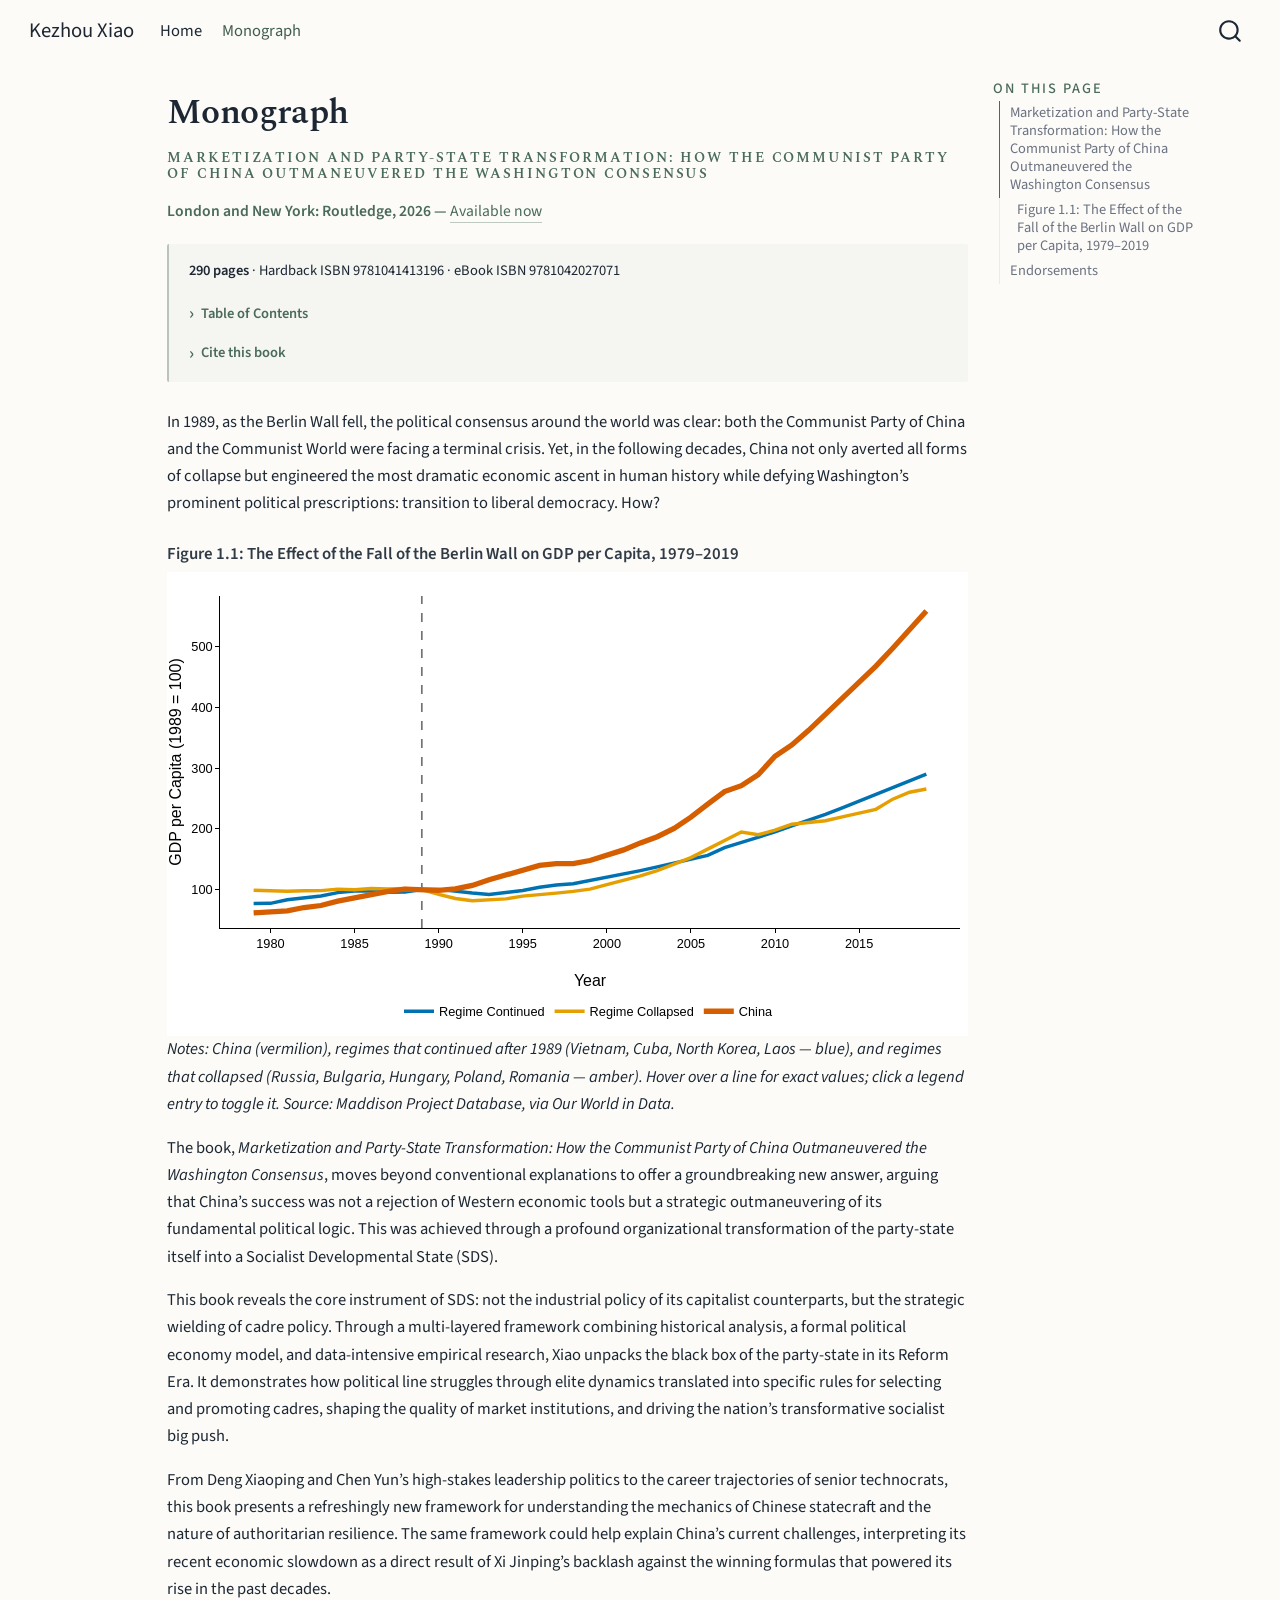
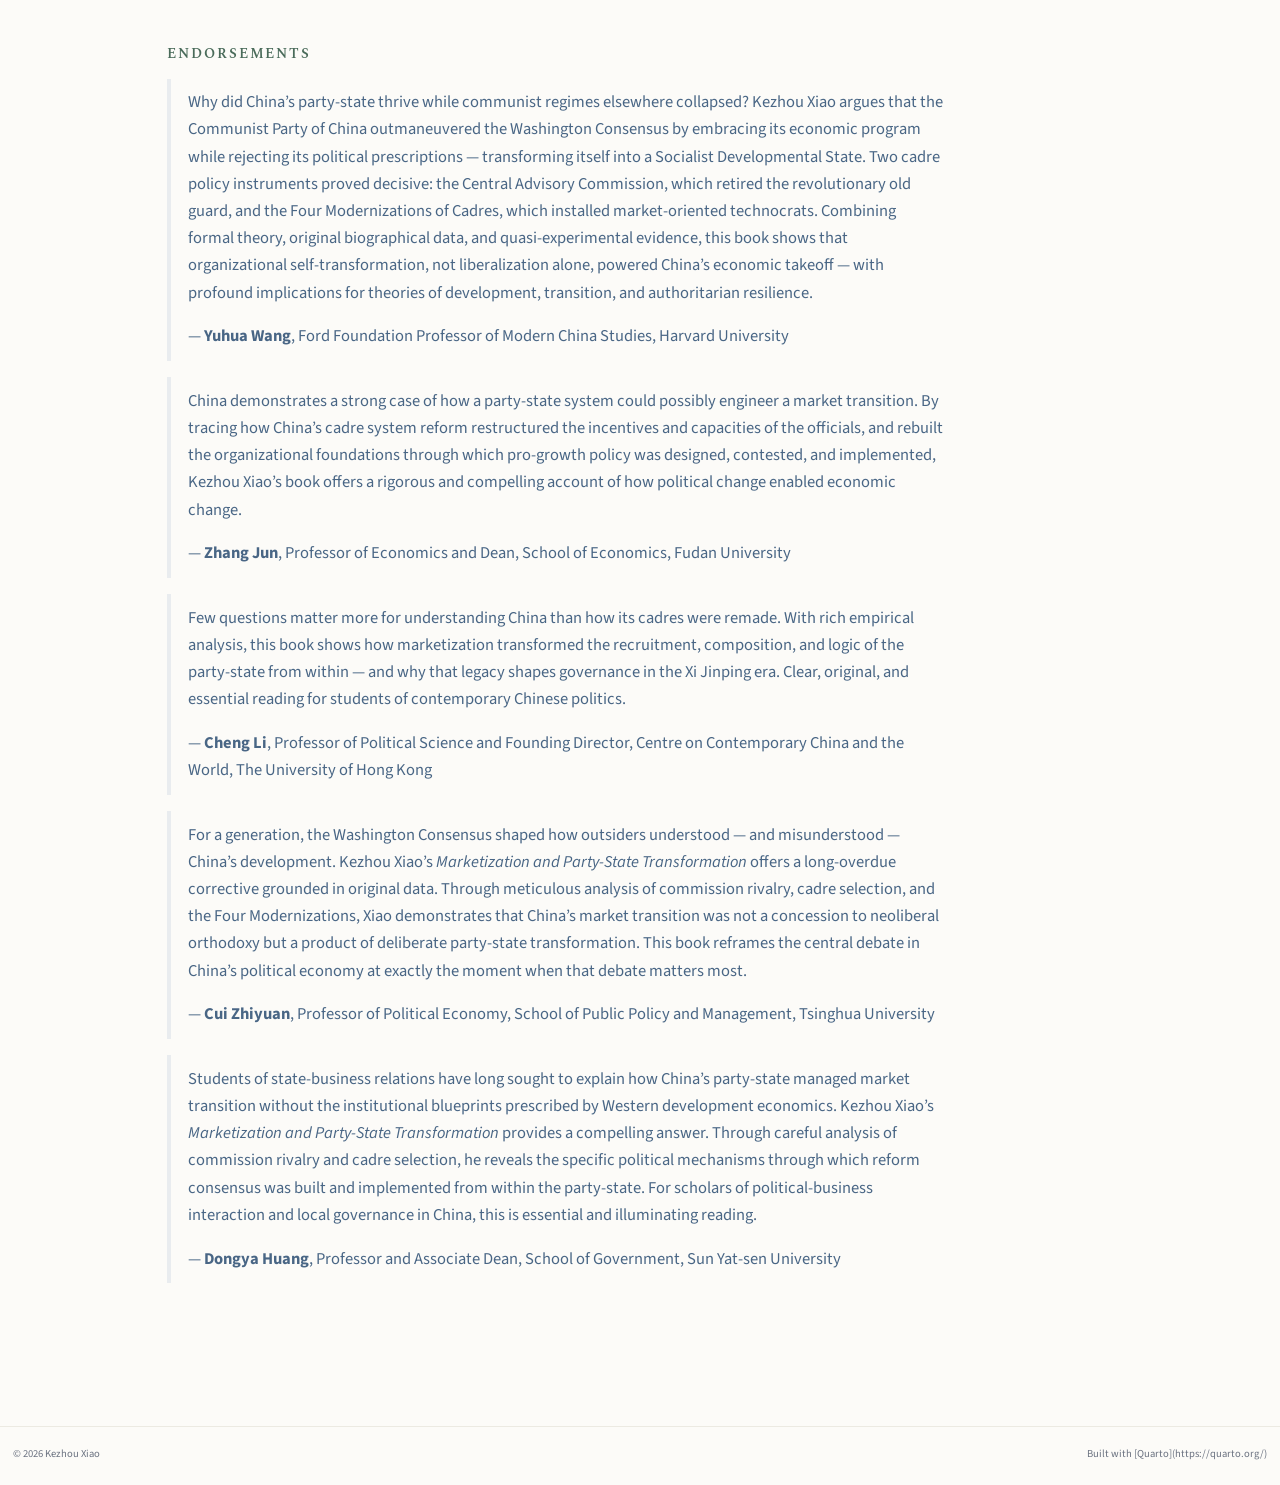
==== commit 96c97fa4: "Built site for gh-pages" ====
--- a/book-project.html
+++ b/book-project.html
@@ -9,7 +9,7 @@
 <meta name="author" content="Kezhou Xiao">
 <meta name="description" content="Research on China’s political economy, state-business relations, cadre policy, and party-state transformation">
 
-<title>Book Project – Kezhou Xiao – Kezhou Xiao</title>
+<title>Monograph – Kezhou Xiao – Kezhou Xiao</title>
 <style>
 /* Default styles provided by pandoc.
 ** See https://pandoc.org/MANUAL.html#variables-for-html for config info.
@@ -112,7 +112,7 @@
   </li>  
   <li class="nav-item">
     <a class="nav-link active" href="./book-project.html" aria-current="page"> 
-<span class="menu-text">Book Project</span></a>
+<span class="menu-text">Monograph</span></a>
   </li>  
 </ul>
           </div> <!-- /navcollapse -->
@@ -144,7 +144,7 @@
 
 <header id="title-block-header" class="quarto-title-block default">
 <div class="quarto-title">
-<h1 class="title">Book Project</h1>
+<h1 class="title">Monograph</h1>
 </div>
 
 
@@ -204,8 +204,8 @@
 <h3 class="anchored" data-anchor-id="figure-1.1-the-effect-of-the-fall-of-the-berlin-wall-on-gdp-per-capita-19792019">Figure 1.1: The Effect of the Fall of the Berlin Wall on GDP per Capita, 1979–2019</h3>
 <div class="cell">
 <div class="cell-output-display">
-<div class="plotly html-widget html-fill-item" id="htmlwidget-3538d160158f34b1a3fd" style="width:100%;height:464px;"></div>
-<script type="application/json" data-for="htmlwidget-3538d160158f34b1a3fd">{"x":{"data":[{"x":[1989,1989],"y":[36.663567174056915,583.40724685638645],"text":"","type":"scatter","mode":"lines","line":{"width":1.7007874015748035,"color":"rgba(115,115,115,1)","dash":"dash"},"hoveron":"points","showlegend":false,"xaxis":"x","yaxis":"y","hoverinfo":"text","frame":null},{"x":[1979,1980,1981,1982,1983,1984,1985,1986,1987,1988,1989,1990,1991,1992,1993,1994,1995,1996,1997,1998,1999,2000,2001,2002,2003,2004,2005,2006,2007,2008,2009,2010,2011,2012,2013,2014,2015,2016,2017,2018,2019],"y":[77.081270859087823,77.36172101105808,83.179368572259364,86.42672638608768,89.352563100104945,94.913488621891119,97.331868557489855,97.87148732521554,95.637500887283878,96.033672417862732,100,100.25954599693981,96.579290048777636,94.218887245466547,91.870331714282599,94.899833138427226,98.471916918055186,103.75363620225114,107.38574003618965,109.46661283393104,114.63080965869845,120.21452670331638,125.85285511215484,131.1837782720965,137.18691429066874,143.56942733061828,150.90771559315363,156.21588031239801,168.90887120923207,177.75132047179039,185.2396919912299,194.77865390723275,204.97926240438827,214.06575532656825,223.80774618704635,234.41725955054125,245.71912059153738,256.70601250486817,267.59136758919936,279.09517236361262,290.12339051289183],"text":["Regime Continued<br>1979: 77.1","Regime Continued<br>1980: 77.4","Regime Continued<br>1981: 83.2","Regime Continued<br>1982: 86.4","Regime Continued<br>1983: 89.4","Regime Continued<br>1984: 94.9","Regime Continued<br>1985: 97.3","Regime Continued<br>1986: 97.9","Regime Continued<br>1987: 95.6","Regime Continued<br>1988: 96","Regime Continued<br>1989: 100","Regime Continued<br>1990: 100.3","Regime Continued<br>1991: 96.6","Regime Continued<br>1992: 94.2","Regime Continued<br>1993: 91.9","Regime Continued<br>1994: 94.9","Regime Continued<br>1995: 98.5","Regime Continued<br>1996: 103.8","Regime Continued<br>1997: 107.4","Regime Continued<br>1998: 109.5","Regime Continued<br>1999: 114.6","Regime Continued<br>2000: 120.2","Regime Continued<br>2001: 125.9","Regime Continued<br>2002: 131.2","Regime Continued<br>2003: 137.2","Regime Continued<br>2004: 143.6","Regime Continued<br>2005: 150.9","Regime Continued<br>2006: 156.2","Regime Continued<br>2007: 168.9","Regime Continued<br>2008: 177.8","Regime Continued<br>2009: 185.2","Regime Continued<br>2010: 194.8","Regime Continued<br>2011: 205","Regime Continued<br>2012: 214.1","Regime Continued<br>2013: 223.8","Regime Continued<br>2014: 234.4","Regime Continued<br>2015: 245.7","Regime Continued<br>2016: 256.7","Regime Continued<br>2017: 267.6","Regime Continued<br>2018: 279.1","Regime Continued<br>2019: 290.1"],"type":"scatter","mode":"lines","line":{"width":3.4015748031496069,"color":"rgba(0,114,178,1)","dash":"solid"},"hoveron":"points","name":"Regime Continued","legendgroup":"Regime Continued","showlegend":true,"xaxis":"x","yaxis":"y","hoverinfo":"text","frame":null},{"x":[1979,1980,1981,1982,1983,1984,1985,1986,1987,1988,1989,1990,1991,1992,1993,1994,1995,1996,1997,1998,1999,2000,2001,2002,2003,2004,2005,2006,2007,2008,2009,2010,2011,2012,2013,2014,2015,2016,2017,2018,2019],"y":[98.756661283785149,98.022912117550376,97.223789710215456,98.061229819709126,98.215249853698708,100.60935446576198,99.59730041056001,101.61505856694197,100.87192237314885,101.78803310593379,100,91.960737897209142,85.297548121487225,81.631162505068531,82.562123963585051,84.572400834445745,89.08646335847483,90.906090753139154,94.091494278788616,97.002154767576357,100.6898837959401,108.05710679597414,114.76663872982454,122.64100486215708,131.12235186302945,142.55933237886453,152.57557594738981,166.57873904494238,180.90779782631208,194.64593383570474,190.27470970447428,197.76186465469766,207.59522776422193,211.14876651824363,213.32430385597286,219.59133893872328,226.07825670735642,232.09434800010797,248.83356865045033,260.19909614832557,265.5708370425038],"text":["Regime Collapsed<br>1979: 98.8","Regime Collapsed<br>1980: 98","Regime Collapsed<br>1981: 97.2","Regime Collapsed<br>1982: 98.1","Regime Collapsed<br>1983: 98.2","Regime Collapsed<br>1984: 100.6","Regime Collapsed<br>1985: 99.6","Regime Collapsed<br>1986: 101.6","Regime Collapsed<br>1987: 100.9","Regime Collapsed<br>1988: 101.8","Regime Collapsed<br>1989: 100","Regime Collapsed<br>1990: 92","Regime Collapsed<br>1991: 85.3","Regime Collapsed<br>1992: 81.6","Regime Collapsed<br>1993: 82.6","Regime Collapsed<br>1994: 84.6","Regime Collapsed<br>1995: 89.1","Regime Collapsed<br>1996: 90.9","Regime Collapsed<br>1997: 94.1","Regime Collapsed<br>1998: 97","Regime Collapsed<br>1999: 100.7","Regime Collapsed<br>2000: 108.1","Regime Collapsed<br>2001: 114.8","Regime Collapsed<br>2002: 122.6","Regime Collapsed<br>2003: 131.1","Regime Collapsed<br>2004: 142.6","Regime Collapsed<br>2005: 152.6","Regime Collapsed<br>2006: 166.6","Regime Collapsed<br>2007: 180.9","Regime Collapsed<br>2008: 194.6","Regime Collapsed<br>2009: 190.3","Regime Collapsed<br>2010: 197.8","Regime Collapsed<br>2011: 207.6","Regime Collapsed<br>2012: 211.1","Regime Collapsed<br>2013: 213.3","Regime Collapsed<br>2014: 219.6","Regime Collapsed<br>2015: 226.1","Regime Collapsed<br>2016: 232.1","Regime Collapsed<br>2017: 248.8","Regime Collapsed<br>2018: 260.2","Regime Collapsed<br>2019: 265.6"],"type":"scatter","mode":"lines","line":{"width":3.4015748031496069,"color":"rgba(230,159,0,1)","dash":"solid"},"hoveron":"points","name":"Regime Collapsed","legendgroup":"Regime Collapsed","showlegend":true,"xaxis":"x","yaxis":"y","hoverinfo":"text","frame":null},{"x":[1979,1980,1981,1982,1983,1984,1985,1986,1987,1988,1989,1990,1991,1992,1993,1994,1995,1996,1997,1998,1999,2000,2001,2002,2003,2004,2005,2006,2007,2008,2009,2010,2011,2012,2013,2014,2015,2016,2017,2018,2019],"y":[61.515552614162807,63.864990072799472,64.923891462607543,70.416942422236929,73.692918596955664,80.873593646591658,86.664460622104571,90.933156849768366,96.988749172733293,100.76108537392456,100,98.676373262739901,100.97005956320318,106.80820979483785,116.03176704169424,123.43362011912642,132.35371277299802,139.63084050297817,142.64818001323627,142.61571806750496,147.80728987425545,156.53059232296494,165.29267041694243,176.80715751158172,186.94452018530774,200.7806518861681,219.27835870284579,240.60342819324953,261.27442091330244,271.01629053606882,289.01525479814694,319.60354070152221,338.21972203838516,362.23805426869626,388.19639311714099,414.13626737260097,440.94745201853084,467.86747187293184,497.36753805426866,528.68987425545993,558.55526141628059],"text":["China<br>1979: 61.5","China<br>1980: 63.9","China<br>1981: 64.9","China<br>1982: 70.4","China<br>1983: 73.7","China<br>1984: 80.9","China<br>1985: 86.7","China<br>1986: 90.9","China<br>1987: 97","China<br>1988: 100.8","China<br>1989: 100","China<br>1990: 98.7","China<br>1991: 101","China<br>1992: 106.8","China<br>1993: 116","China<br>1994: 123.4","China<br>1995: 132.4","China<br>1996: 139.6","China<br>1997: 142.6","China<br>1998: 142.6","China<br>1999: 147.8","China<br>2000: 156.5","China<br>2001: 165.3","China<br>2002: 176.8","China<br>2003: 186.9","China<br>2004: 200.8","China<br>2005: 219.3","China<br>2006: 240.6","China<br>2007: 261.3","China<br>2008: 271","China<br>2009: 289","China<br>2010: 319.6","China<br>2011: 338.2","China<br>2012: 362.2","China<br>2013: 388.2","China<br>2014: 414.1","China<br>2015: 440.9","China<br>2016: 467.9","China<br>2017: 497.4","China<br>2018: 528.7","China<br>2019: 558.6"],"type":"scatter","mode":"lines","line":{"width":5.2913385826771648,"color":"rgba(213,94,0,1)","dash":"solid"},"hoveron":"points","name":"China","legendgroup":"China","showlegend":true,"xaxis":"x","yaxis":"y","hoverinfo":"text","frame":null}],"layout":{"margin":{"t":23.970112079701121,"r":7.9701120797011216,"b":40.647571606475722,"l":47.023661270236623},"plot_bgcolor":"rgba(255,255,255,1)","paper_bgcolor":"rgba(255,255,255,1)","font":{"color":"rgba(0,0,0,1)","family":"","size":15.940224159402241},"xaxis":{"domain":[0,1],"automargin":true,"type":"linear","autorange":false,"range":[1977,2021],"tickmode":"array","ticktext":["1980","1985","1990","1995","2000","2005","2010","2015"],"tickvals":[1980,1985,1990,1995,2000,2005,2010,2015],"categoryorder":"array","categoryarray":["1980","1985","1990","1995","2000","2005","2010","2015"],"nticks":null,"ticks":"outside","tickcolor":"rgba(0,0,0,1)","ticklen":3.9850560398505603,"tickwidth":0.72455564360919278,"showticklabels":true,"tickfont":{"color":"rgba(0,0,0,1)","family":"","size":12.7521793275218},"tickangle":-0,"showline":true,"linecolor":"rgba(0,0,0,1)","linewidth":0.72455564360919278,"showgrid":false,"gridcolor":null,"gridwidth":0,"zeroline":false,"anchor":"y","title":{"text":"Year","font":{"color":"rgba(0,0,0,1)","family":"","size":15.940224159402241}},"hoverformat":".2f"},"yaxis":{"domain":[0,1],"automargin":true,"type":"linear","autorange":false,"range":[36.663567174056915,583.40724685638645],"tickmode":"array","ticktext":["100","200","300","400","500"],"tickvals":[100,200,300,400,500],"categoryorder":"array","categoryarray":["100","200","300","400","500"],"nticks":null,"ticks":"outside","tickcolor":"rgba(0,0,0,1)","ticklen":3.9850560398505608,"tickwidth":0.72455564360919289,"showticklabels":true,"tickfont":{"color":"rgba(0,0,0,1)","family":"","size":12.7521793275218},"tickangle":-0,"showline":true,"linecolor":"rgba(0,0,0,1)","linewidth":0.72455564360919289,"showgrid":false,"gridcolor":null,"gridwidth":0,"zeroline":false,"anchor":"x","title":{"text":"GDP per Capita (1989 = 100)","font":{"color":"rgba(0,0,0,1)","family":"","size":15.940224159402241}},"hoverformat":".2f"},"shapes":[],"showlegend":true,"legend":{"bgcolor":"rgba(255,255,255,1)","bordercolor":"transparent","borderwidth":2.0615604867573372,"font":{"color":"rgba(0,0,0,1)","family":"","size":12.7521793275218},"orientation":"h","x":0.5,"y":-0.20000000000000001,"xanchor":"center","yanchor":"top","title":{"text":"","font":{"color":null,"family":null,"size":0}}},"hovermode":"closest","barmode":"relative"},"config":{"doubleClick":"reset","modeBarButtonsToAdd":["hoverclosest","hovercompare"],"showSendToCloud":false},"source":"A","attrs":{"12bdd28a5dbe7":{"xintercept":{},"type":"scatter"},"12bdd21082f8a":{"x":{},"y":{},"colour":{},"text":{}},"12bdd20691df7":{"x":{},"y":{},"colour":{},"text":{}}},"cur_data":"12bdd28a5dbe7","visdat":{"12bdd28a5dbe7":["function (y) ","x"],"12bdd21082f8a":["function (y) ","x"],"12bdd20691df7":["function (y) ","x"]},"highlight":{"on":"plotly_click","persistent":false,"dynamic":false,"selectize":false,"opacityDim":0.20000000000000001,"selected":{"opacity":1},"debounce":0},"shinyEvents":["plotly_hover","plotly_click","plotly_selected","plotly_relayout","plotly_brushed","plotly_brushing","plotly_clickannotation","plotly_doubleclick","plotly_deselect","plotly_afterplot","plotly_sunburstclick"],"base_url":"https://plot.ly"},"evals":[],"jsHooks":[]}</script>
+<div class="plotly html-widget html-fill-item" id="htmlwidget-98e1bda3c7c3ef218f1d" style="width:100%;height:464px;"></div>
+<script type="application/json" data-for="htmlwidget-98e1bda3c7c3ef218f1d">{"x":{"data":[{"x":[1989,1989],"y":[36.663567174056915,583.40724685638645],"text":"","type":"scatter","mode":"lines","line":{"width":1.7007874015748035,"color":"rgba(115,115,115,1)","dash":"dash"},"hoveron":"points","showlegend":false,"xaxis":"x","yaxis":"y","hoverinfo":"text","frame":null},{"x":[1979,1980,1981,1982,1983,1984,1985,1986,1987,1988,1989,1990,1991,1992,1993,1994,1995,1996,1997,1998,1999,2000,2001,2002,2003,2004,2005,2006,2007,2008,2009,2010,2011,2012,2013,2014,2015,2016,2017,2018,2019],"y":[77.081270859087823,77.36172101105808,83.179368572259364,86.42672638608768,89.352563100104945,94.913488621891119,97.331868557489855,97.87148732521554,95.637500887283878,96.033672417862732,100,100.25954599693981,96.579290048777636,94.218887245466547,91.870331714282599,94.899833138427226,98.471916918055186,103.75363620225114,107.38574003618965,109.46661283393104,114.63080965869845,120.21452670331638,125.85285511215484,131.1837782720965,137.18691429066874,143.56942733061828,150.90771559315363,156.21588031239801,168.90887120923207,177.75132047179039,185.2396919912299,194.77865390723275,204.97926240438827,214.06575532656825,223.80774618704635,234.41725955054125,245.71912059153738,256.70601250486817,267.59136758919936,279.09517236361262,290.12339051289183],"text":["Regime Continued<br>1979: 77.1","Regime Continued<br>1980: 77.4","Regime Continued<br>1981: 83.2","Regime Continued<br>1982: 86.4","Regime Continued<br>1983: 89.4","Regime Continued<br>1984: 94.9","Regime Continued<br>1985: 97.3","Regime Continued<br>1986: 97.9","Regime Continued<br>1987: 95.6","Regime Continued<br>1988: 96","Regime Continued<br>1989: 100","Regime Continued<br>1990: 100.3","Regime Continued<br>1991: 96.6","Regime Continued<br>1992: 94.2","Regime Continued<br>1993: 91.9","Regime Continued<br>1994: 94.9","Regime Continued<br>1995: 98.5","Regime Continued<br>1996: 103.8","Regime Continued<br>1997: 107.4","Regime Continued<br>1998: 109.5","Regime Continued<br>1999: 114.6","Regime Continued<br>2000: 120.2","Regime Continued<br>2001: 125.9","Regime Continued<br>2002: 131.2","Regime Continued<br>2003: 137.2","Regime Continued<br>2004: 143.6","Regime Continued<br>2005: 150.9","Regime Continued<br>2006: 156.2","Regime Continued<br>2007: 168.9","Regime Continued<br>2008: 177.8","Regime Continued<br>2009: 185.2","Regime Continued<br>2010: 194.8","Regime Continued<br>2011: 205","Regime Continued<br>2012: 214.1","Regime Continued<br>2013: 223.8","Regime Continued<br>2014: 234.4","Regime Continued<br>2015: 245.7","Regime Continued<br>2016: 256.7","Regime Continued<br>2017: 267.6","Regime Continued<br>2018: 279.1","Regime Continued<br>2019: 290.1"],"type":"scatter","mode":"lines","line":{"width":3.4015748031496069,"color":"rgba(0,114,178,1)","dash":"solid"},"hoveron":"points","name":"Regime Continued","legendgroup":"Regime Continued","showlegend":true,"xaxis":"x","yaxis":"y","hoverinfo":"text","frame":null},{"x":[1979,1980,1981,1982,1983,1984,1985,1986,1987,1988,1989,1990,1991,1992,1993,1994,1995,1996,1997,1998,1999,2000,2001,2002,2003,2004,2005,2006,2007,2008,2009,2010,2011,2012,2013,2014,2015,2016,2017,2018,2019],"y":[98.756661283785149,98.022912117550376,97.223789710215456,98.061229819709126,98.215249853698708,100.60935446576198,99.59730041056001,101.61505856694197,100.87192237314885,101.78803310593379,100,91.960737897209142,85.297548121487225,81.631162505068531,82.562123963585051,84.572400834445745,89.08646335847483,90.906090753139154,94.091494278788616,97.002154767576357,100.6898837959401,108.05710679597414,114.76663872982454,122.64100486215708,131.12235186302945,142.55933237886453,152.57557594738981,166.57873904494238,180.90779782631208,194.64593383570474,190.27470970447428,197.76186465469766,207.59522776422193,211.14876651824363,213.32430385597286,219.59133893872328,226.07825670735642,232.09434800010797,248.83356865045033,260.19909614832557,265.5708370425038],"text":["Regime Collapsed<br>1979: 98.8","Regime Collapsed<br>1980: 98","Regime Collapsed<br>1981: 97.2","Regime Collapsed<br>1982: 98.1","Regime Collapsed<br>1983: 98.2","Regime Collapsed<br>1984: 100.6","Regime Collapsed<br>1985: 99.6","Regime Collapsed<br>1986: 101.6","Regime Collapsed<br>1987: 100.9","Regime Collapsed<br>1988: 101.8","Regime Collapsed<br>1989: 100","Regime Collapsed<br>1990: 92","Regime Collapsed<br>1991: 85.3","Regime Collapsed<br>1992: 81.6","Regime Collapsed<br>1993: 82.6","Regime Collapsed<br>1994: 84.6","Regime Collapsed<br>1995: 89.1","Regime Collapsed<br>1996: 90.9","Regime Collapsed<br>1997: 94.1","Regime Collapsed<br>1998: 97","Regime Collapsed<br>1999: 100.7","Regime Collapsed<br>2000: 108.1","Regime Collapsed<br>2001: 114.8","Regime Collapsed<br>2002: 122.6","Regime Collapsed<br>2003: 131.1","Regime Collapsed<br>2004: 142.6","Regime Collapsed<br>2005: 152.6","Regime Collapsed<br>2006: 166.6","Regime Collapsed<br>2007: 180.9","Regime Collapsed<br>2008: 194.6","Regime Collapsed<br>2009: 190.3","Regime Collapsed<br>2010: 197.8","Regime Collapsed<br>2011: 207.6","Regime Collapsed<br>2012: 211.1","Regime Collapsed<br>2013: 213.3","Regime Collapsed<br>2014: 219.6","Regime Collapsed<br>2015: 226.1","Regime Collapsed<br>2016: 232.1","Regime Collapsed<br>2017: 248.8","Regime Collapsed<br>2018: 260.2","Regime Collapsed<br>2019: 265.6"],"type":"scatter","mode":"lines","line":{"width":3.4015748031496069,"color":"rgba(230,159,0,1)","dash":"solid"},"hoveron":"points","name":"Regime Collapsed","legendgroup":"Regime Collapsed","showlegend":true,"xaxis":"x","yaxis":"y","hoverinfo":"text","frame":null},{"x":[1979,1980,1981,1982,1983,1984,1985,1986,1987,1988,1989,1990,1991,1992,1993,1994,1995,1996,1997,1998,1999,2000,2001,2002,2003,2004,2005,2006,2007,2008,2009,2010,2011,2012,2013,2014,2015,2016,2017,2018,2019],"y":[61.515552614162807,63.864990072799472,64.923891462607543,70.416942422236929,73.692918596955664,80.873593646591658,86.664460622104571,90.933156849768366,96.988749172733293,100.76108537392456,100,98.676373262739901,100.97005956320318,106.80820979483785,116.03176704169424,123.43362011912642,132.35371277299802,139.63084050297817,142.64818001323627,142.61571806750496,147.80728987425545,156.53059232296494,165.29267041694243,176.80715751158172,186.94452018530774,200.7806518861681,219.27835870284579,240.60342819324953,261.27442091330244,271.01629053606882,289.01525479814694,319.60354070152221,338.21972203838516,362.23805426869626,388.19639311714099,414.13626737260097,440.94745201853084,467.86747187293184,497.36753805426866,528.68987425545993,558.55526141628059],"text":["China<br>1979: 61.5","China<br>1980: 63.9","China<br>1981: 64.9","China<br>1982: 70.4","China<br>1983: 73.7","China<br>1984: 80.9","China<br>1985: 86.7","China<br>1986: 90.9","China<br>1987: 97","China<br>1988: 100.8","China<br>1989: 100","China<br>1990: 98.7","China<br>1991: 101","China<br>1992: 106.8","China<br>1993: 116","China<br>1994: 123.4","China<br>1995: 132.4","China<br>1996: 139.6","China<br>1997: 142.6","China<br>1998: 142.6","China<br>1999: 147.8","China<br>2000: 156.5","China<br>2001: 165.3","China<br>2002: 176.8","China<br>2003: 186.9","China<br>2004: 200.8","China<br>2005: 219.3","China<br>2006: 240.6","China<br>2007: 261.3","China<br>2008: 271","China<br>2009: 289","China<br>2010: 319.6","China<br>2011: 338.2","China<br>2012: 362.2","China<br>2013: 388.2","China<br>2014: 414.1","China<br>2015: 440.9","China<br>2016: 467.9","China<br>2017: 497.4","China<br>2018: 528.7","China<br>2019: 558.6"],"type":"scatter","mode":"lines","line":{"width":5.2913385826771648,"color":"rgba(213,94,0,1)","dash":"solid"},"hoveron":"points","name":"China","legendgroup":"China","showlegend":true,"xaxis":"x","yaxis":"y","hoverinfo":"text","frame":null}],"layout":{"margin":{"t":23.970112079701121,"r":7.9701120797011216,"b":40.647571606475722,"l":47.023661270236623},"plot_bgcolor":"rgba(255,255,255,1)","paper_bgcolor":"rgba(255,255,255,1)","font":{"color":"rgba(0,0,0,1)","family":"","size":15.940224159402241},"xaxis":{"domain":[0,1],"automargin":true,"type":"linear","autorange":false,"range":[1977,2021],"tickmode":"array","ticktext":["1980","1985","1990","1995","2000","2005","2010","2015"],"tickvals":[1980,1985,1990,1995,2000,2005,2010,2015],"categoryorder":"array","categoryarray":["1980","1985","1990","1995","2000","2005","2010","2015"],"nticks":null,"ticks":"outside","tickcolor":"rgba(0,0,0,1)","ticklen":3.9850560398505603,"tickwidth":0.72455564360919278,"showticklabels":true,"tickfont":{"color":"rgba(0,0,0,1)","family":"","size":12.7521793275218},"tickangle":-0,"showline":true,"linecolor":"rgba(0,0,0,1)","linewidth":0.72455564360919278,"showgrid":false,"gridcolor":null,"gridwidth":0,"zeroline":false,"anchor":"y","title":{"text":"Year","font":{"color":"rgba(0,0,0,1)","family":"","size":15.940224159402241}},"hoverformat":".2f"},"yaxis":{"domain":[0,1],"automargin":true,"type":"linear","autorange":false,"range":[36.663567174056915,583.40724685638645],"tickmode":"array","ticktext":["100","200","300","400","500"],"tickvals":[100,200,300,400,500],"categoryorder":"array","categoryarray":["100","200","300","400","500"],"nticks":null,"ticks":"outside","tickcolor":"rgba(0,0,0,1)","ticklen":3.9850560398505608,"tickwidth":0.72455564360919289,"showticklabels":true,"tickfont":{"color":"rgba(0,0,0,1)","family":"","size":12.7521793275218},"tickangle":-0,"showline":true,"linecolor":"rgba(0,0,0,1)","linewidth":0.72455564360919289,"showgrid":false,"gridcolor":null,"gridwidth":0,"zeroline":false,"anchor":"x","title":{"text":"GDP per Capita (1989 = 100)","font":{"color":"rgba(0,0,0,1)","family":"","size":15.940224159402241}},"hoverformat":".2f"},"shapes":[],"showlegend":true,"legend":{"bgcolor":"rgba(255,255,255,1)","bordercolor":"transparent","borderwidth":2.0615604867573372,"font":{"color":"rgba(0,0,0,1)","family":"","size":12.7521793275218},"orientation":"h","x":0.5,"y":-0.20000000000000001,"xanchor":"center","yanchor":"top","title":{"text":"","font":{"color":null,"family":null,"size":0}}},"hovermode":"closest","barmode":"relative"},"config":{"doubleClick":"reset","modeBarButtonsToAdd":["hoverclosest","hovercompare"],"showSendToCloud":false},"source":"A","attrs":{"12ded40330d0c":{"xintercept":{},"type":"scatter"},"12ded579dafc1":{"x":{},"y":{},"colour":{},"text":{}},"12ded317dd4d7":{"x":{},"y":{},"colour":{},"text":{}}},"cur_data":"12ded40330d0c","visdat":{"12ded40330d0c":["function (y) ","x"],"12ded579dafc1":["function (y) ","x"],"12ded317dd4d7":["function (y) ","x"]},"highlight":{"on":"plotly_click","persistent":false,"dynamic":false,"selectize":false,"opacityDim":0.20000000000000001,"selected":{"opacity":1},"debounce":0},"shinyEvents":["plotly_hover","plotly_click","plotly_selected","plotly_relayout","plotly_brushed","plotly_brushing","plotly_clickannotation","plotly_doubleclick","plotly_deselect","plotly_afterplot","plotly_sunburstclick"],"base_url":"https://plot.ly"},"evals":[],"jsHooks":[]}</script>
 </div>
 </div>
 <p><em>Notes: China (vermilion), regimes that continued after 1989 (Vietnam, Cuba, North Korea, Laos — blue), and regimes that collapsed (Russia, Bulgaria, Hungary, Poland, Romania — amber). Hover over a line for exact values; click a legend entry to toggle it. Source: Maddison Project Database, via Our World in Data.</em></p>
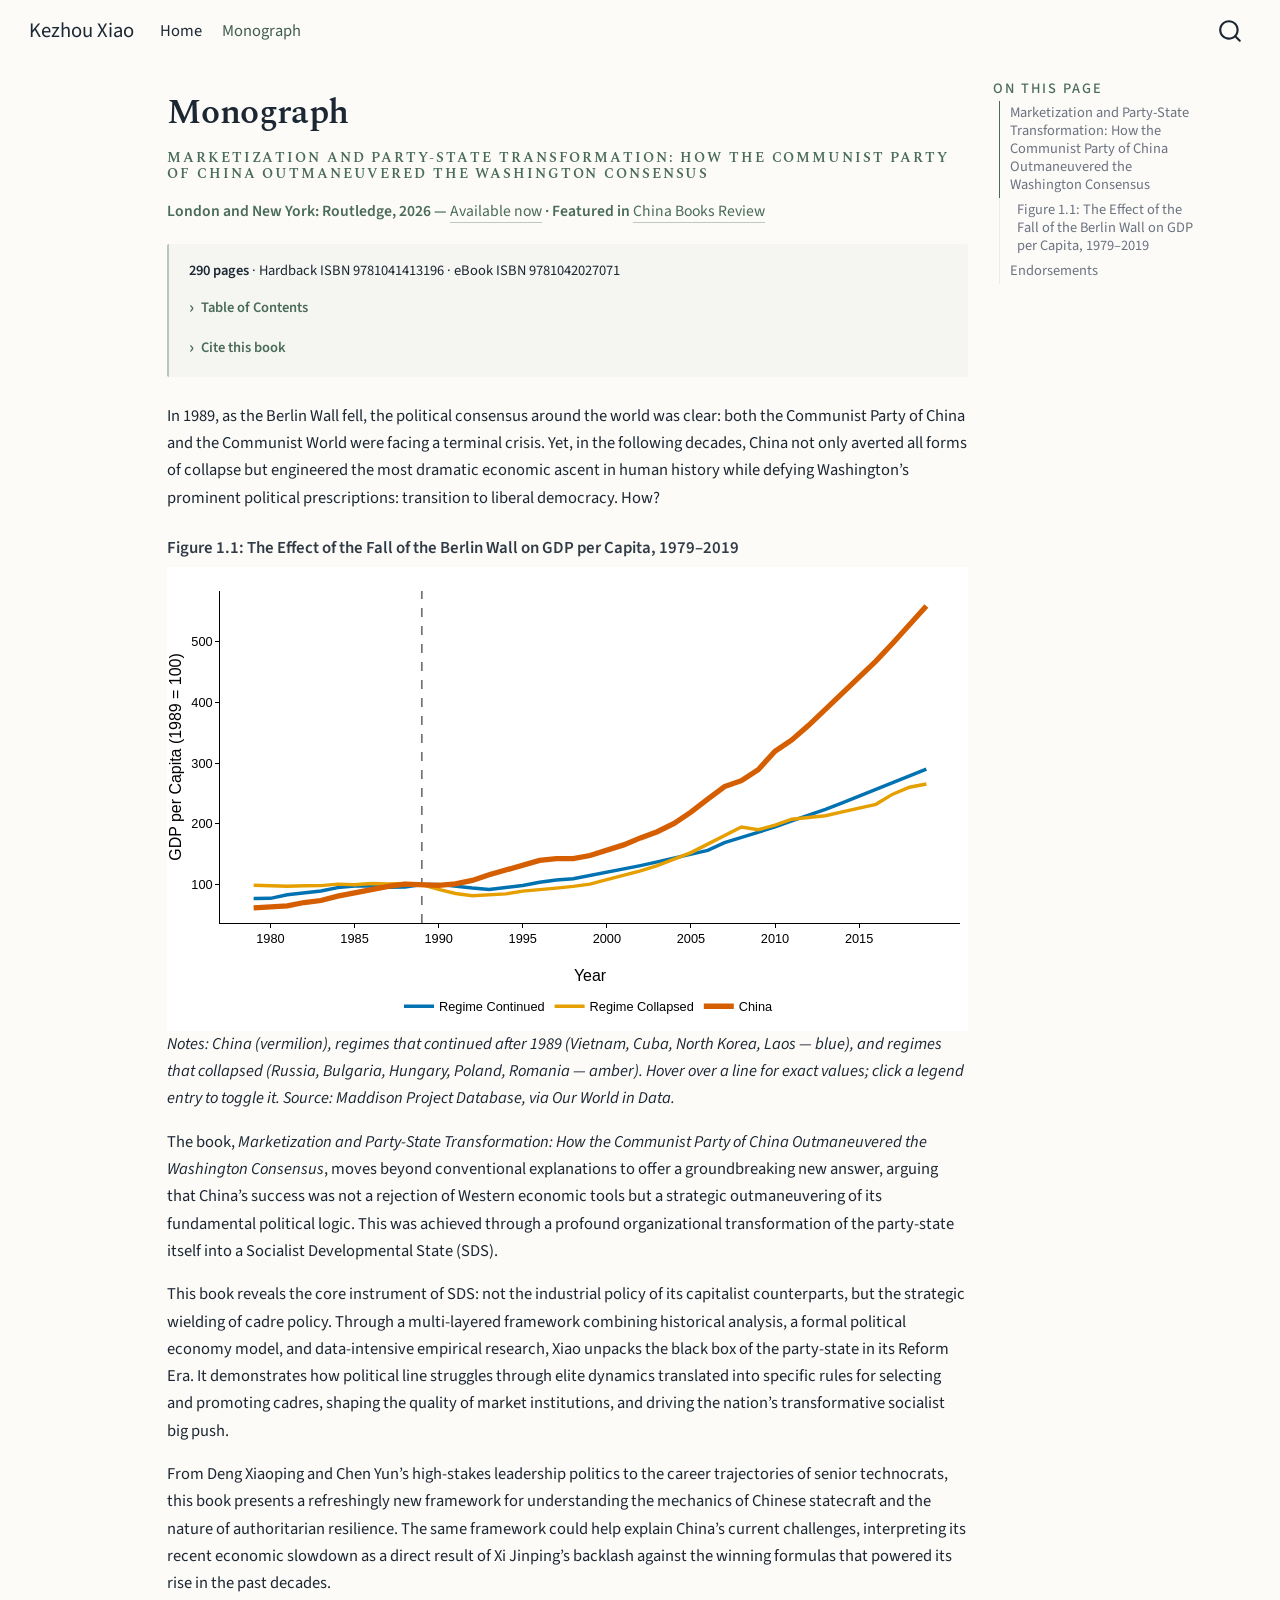
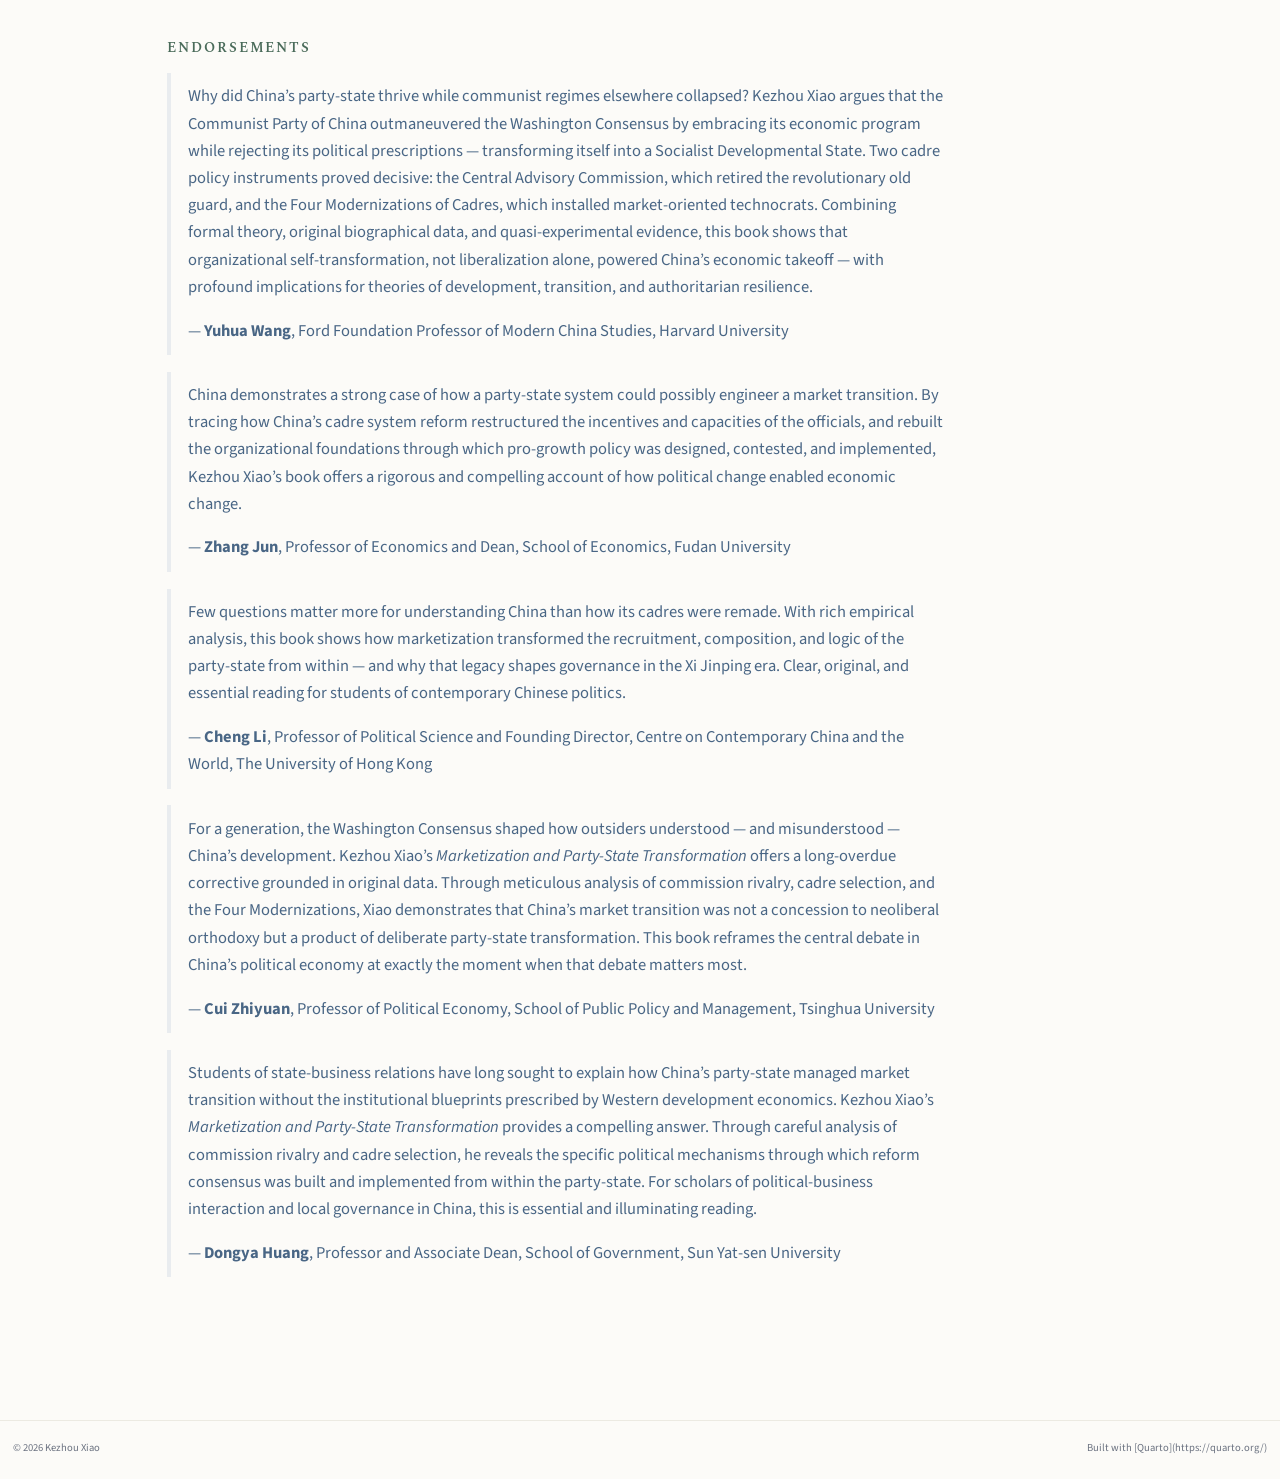
==== commit 0fc12305: "Built site for gh-pages" ====
--- a/book-project.html
+++ b/book-project.html
@@ -163,9 +163,9 @@
 
 <section id="marketization-and-party-state-transformation-how-the-communist-party-of-china-outmaneuvered-the-washington-consensus" class="level2">
 <h2 class="anchored" data-anchor-id="marketization-and-party-state-transformation-how-the-communist-party-of-china-outmaneuvered-the-washington-consensus">Marketization and Party-State Transformation: How the Communist Party of China Outmaneuvered the Washington Consensus</h2>
-<p><span class="book-status">London and New York: Routledge, 2026 — <a href="https://www.routledge.com/Marketization-and-Party-State-Transformation-How-the-Communist-Party-of-China-Outmaneuvered-the-Washington-Consensus/Xiao/p/book/9781041413196">Available now</a></span></p>
+<p><span class="book-status">London and New York: Routledge, 2026 — <a href="https://www.routledge.com/Marketization-and-Party-State-Transformation-How-the-Communist-Party-of-China-Outmaneuvered-the-Washington-Consensus/Xiao/p/book/9781041413196">Available now</a> · Featured in <a href="https://chinabooksreview.com/upcoming-china-books/">China Books Review</a></span></p>
 <div class="book-details">
-<p><strong>290 pages</strong> · Hardback ISBN 9781041413196 · eBook ISBN 9781042027071</p>
+<strong>290 pages</strong> · Hardback ISBN 9781041413196 · eBook ISBN 9781042027071
 <details class="book-toc">
 <summary>
 Table of Contents
@@ -204,8 +204,8 @@
 <h3 class="anchored" data-anchor-id="figure-1.1-the-effect-of-the-fall-of-the-berlin-wall-on-gdp-per-capita-19792019">Figure 1.1: The Effect of the Fall of the Berlin Wall on GDP per Capita, 1979–2019</h3>
 <div class="cell">
 <div class="cell-output-display">
-<div class="plotly html-widget html-fill-item" id="htmlwidget-98e1bda3c7c3ef218f1d" style="width:100%;height:464px;"></div>
-<script type="application/json" data-for="htmlwidget-98e1bda3c7c3ef218f1d">{"x":{"data":[{"x":[1989,1989],"y":[36.663567174056915,583.40724685638645],"text":"","type":"scatter","mode":"lines","line":{"width":1.7007874015748035,"color":"rgba(115,115,115,1)","dash":"dash"},"hoveron":"points","showlegend":false,"xaxis":"x","yaxis":"y","hoverinfo":"text","frame":null},{"x":[1979,1980,1981,1982,1983,1984,1985,1986,1987,1988,1989,1990,1991,1992,1993,1994,1995,1996,1997,1998,1999,2000,2001,2002,2003,2004,2005,2006,2007,2008,2009,2010,2011,2012,2013,2014,2015,2016,2017,2018,2019],"y":[77.081270859087823,77.36172101105808,83.179368572259364,86.42672638608768,89.352563100104945,94.913488621891119,97.331868557489855,97.87148732521554,95.637500887283878,96.033672417862732,100,100.25954599693981,96.579290048777636,94.218887245466547,91.870331714282599,94.899833138427226,98.471916918055186,103.75363620225114,107.38574003618965,109.46661283393104,114.63080965869845,120.21452670331638,125.85285511215484,131.1837782720965,137.18691429066874,143.56942733061828,150.90771559315363,156.21588031239801,168.90887120923207,177.75132047179039,185.2396919912299,194.77865390723275,204.97926240438827,214.06575532656825,223.80774618704635,234.41725955054125,245.71912059153738,256.70601250486817,267.59136758919936,279.09517236361262,290.12339051289183],"text":["Regime Continued<br>1979: 77.1","Regime Continued<br>1980: 77.4","Regime Continued<br>1981: 83.2","Regime Continued<br>1982: 86.4","Regime Continued<br>1983: 89.4","Regime Continued<br>1984: 94.9","Regime Continued<br>1985: 97.3","Regime Continued<br>1986: 97.9","Regime Continued<br>1987: 95.6","Regime Continued<br>1988: 96","Regime Continued<br>1989: 100","Regime Continued<br>1990: 100.3","Regime Continued<br>1991: 96.6","Regime Continued<br>1992: 94.2","Regime Continued<br>1993: 91.9","Regime Continued<br>1994: 94.9","Regime Continued<br>1995: 98.5","Regime Continued<br>1996: 103.8","Regime Continued<br>1997: 107.4","Regime Continued<br>1998: 109.5","Regime Continued<br>1999: 114.6","Regime Continued<br>2000: 120.2","Regime Continued<br>2001: 125.9","Regime Continued<br>2002: 131.2","Regime Continued<br>2003: 137.2","Regime Continued<br>2004: 143.6","Regime Continued<br>2005: 150.9","Regime Continued<br>2006: 156.2","Regime Continued<br>2007: 168.9","Regime Continued<br>2008: 177.8","Regime Continued<br>2009: 185.2","Regime Continued<br>2010: 194.8","Regime Continued<br>2011: 205","Regime Continued<br>2012: 214.1","Regime Continued<br>2013: 223.8","Regime Continued<br>2014: 234.4","Regime Continued<br>2015: 245.7","Regime Continued<br>2016: 256.7","Regime Continued<br>2017: 267.6","Regime Continued<br>2018: 279.1","Regime Continued<br>2019: 290.1"],"type":"scatter","mode":"lines","line":{"width":3.4015748031496069,"color":"rgba(0,114,178,1)","dash":"solid"},"hoveron":"points","name":"Regime Continued","legendgroup":"Regime Continued","showlegend":true,"xaxis":"x","yaxis":"y","hoverinfo":"text","frame":null},{"x":[1979,1980,1981,1982,1983,1984,1985,1986,1987,1988,1989,1990,1991,1992,1993,1994,1995,1996,1997,1998,1999,2000,2001,2002,2003,2004,2005,2006,2007,2008,2009,2010,2011,2012,2013,2014,2015,2016,2017,2018,2019],"y":[98.756661283785149,98.022912117550376,97.223789710215456,98.061229819709126,98.215249853698708,100.60935446576198,99.59730041056001,101.61505856694197,100.87192237314885,101.78803310593379,100,91.960737897209142,85.297548121487225,81.631162505068531,82.562123963585051,84.572400834445745,89.08646335847483,90.906090753139154,94.091494278788616,97.002154767576357,100.6898837959401,108.05710679597414,114.76663872982454,122.64100486215708,131.12235186302945,142.55933237886453,152.57557594738981,166.57873904494238,180.90779782631208,194.64593383570474,190.27470970447428,197.76186465469766,207.59522776422193,211.14876651824363,213.32430385597286,219.59133893872328,226.07825670735642,232.09434800010797,248.83356865045033,260.19909614832557,265.5708370425038],"text":["Regime Collapsed<br>1979: 98.8","Regime Collapsed<br>1980: 98","Regime Collapsed<br>1981: 97.2","Regime Collapsed<br>1982: 98.1","Regime Collapsed<br>1983: 98.2","Regime Collapsed<br>1984: 100.6","Regime Collapsed<br>1985: 99.6","Regime Collapsed<br>1986: 101.6","Regime Collapsed<br>1987: 100.9","Regime Collapsed<br>1988: 101.8","Regime Collapsed<br>1989: 100","Regime Collapsed<br>1990: 92","Regime Collapsed<br>1991: 85.3","Regime Collapsed<br>1992: 81.6","Regime Collapsed<br>1993: 82.6","Regime Collapsed<br>1994: 84.6","Regime Collapsed<br>1995: 89.1","Regime Collapsed<br>1996: 90.9","Regime Collapsed<br>1997: 94.1","Regime Collapsed<br>1998: 97","Regime Collapsed<br>1999: 100.7","Regime Collapsed<br>2000: 108.1","Regime Collapsed<br>2001: 114.8","Regime Collapsed<br>2002: 122.6","Regime Collapsed<br>2003: 131.1","Regime Collapsed<br>2004: 142.6","Regime Collapsed<br>2005: 152.6","Regime Collapsed<br>2006: 166.6","Regime Collapsed<br>2007: 180.9","Regime Collapsed<br>2008: 194.6","Regime Collapsed<br>2009: 190.3","Regime Collapsed<br>2010: 197.8","Regime Collapsed<br>2011: 207.6","Regime Collapsed<br>2012: 211.1","Regime Collapsed<br>2013: 213.3","Regime Collapsed<br>2014: 219.6","Regime Collapsed<br>2015: 226.1","Regime Collapsed<br>2016: 232.1","Regime Collapsed<br>2017: 248.8","Regime Collapsed<br>2018: 260.2","Regime Collapsed<br>2019: 265.6"],"type":"scatter","mode":"lines","line":{"width":3.4015748031496069,"color":"rgba(230,159,0,1)","dash":"solid"},"hoveron":"points","name":"Regime Collapsed","legendgroup":"Regime Collapsed","showlegend":true,"xaxis":"x","yaxis":"y","hoverinfo":"text","frame":null},{"x":[1979,1980,1981,1982,1983,1984,1985,1986,1987,1988,1989,1990,1991,1992,1993,1994,1995,1996,1997,1998,1999,2000,2001,2002,2003,2004,2005,2006,2007,2008,2009,2010,2011,2012,2013,2014,2015,2016,2017,2018,2019],"y":[61.515552614162807,63.864990072799472,64.923891462607543,70.416942422236929,73.692918596955664,80.873593646591658,86.664460622104571,90.933156849768366,96.988749172733293,100.76108537392456,100,98.676373262739901,100.97005956320318,106.80820979483785,116.03176704169424,123.43362011912642,132.35371277299802,139.63084050297817,142.64818001323627,142.61571806750496,147.80728987425545,156.53059232296494,165.29267041694243,176.80715751158172,186.94452018530774,200.7806518861681,219.27835870284579,240.60342819324953,261.27442091330244,271.01629053606882,289.01525479814694,319.60354070152221,338.21972203838516,362.23805426869626,388.19639311714099,414.13626737260097,440.94745201853084,467.86747187293184,497.36753805426866,528.68987425545993,558.55526141628059],"text":["China<br>1979: 61.5","China<br>1980: 63.9","China<br>1981: 64.9","China<br>1982: 70.4","China<br>1983: 73.7","China<br>1984: 80.9","China<br>1985: 86.7","China<br>1986: 90.9","China<br>1987: 97","China<br>1988: 100.8","China<br>1989: 100","China<br>1990: 98.7","China<br>1991: 101","China<br>1992: 106.8","China<br>1993: 116","China<br>1994: 123.4","China<br>1995: 132.4","China<br>1996: 139.6","China<br>1997: 142.6","China<br>1998: 142.6","China<br>1999: 147.8","China<br>2000: 156.5","China<br>2001: 165.3","China<br>2002: 176.8","China<br>2003: 186.9","China<br>2004: 200.8","China<br>2005: 219.3","China<br>2006: 240.6","China<br>2007: 261.3","China<br>2008: 271","China<br>2009: 289","China<br>2010: 319.6","China<br>2011: 338.2","China<br>2012: 362.2","China<br>2013: 388.2","China<br>2014: 414.1","China<br>2015: 440.9","China<br>2016: 467.9","China<br>2017: 497.4","China<br>2018: 528.7","China<br>2019: 558.6"],"type":"scatter","mode":"lines","line":{"width":5.2913385826771648,"color":"rgba(213,94,0,1)","dash":"solid"},"hoveron":"points","name":"China","legendgroup":"China","showlegend":true,"xaxis":"x","yaxis":"y","hoverinfo":"text","frame":null}],"layout":{"margin":{"t":23.970112079701121,"r":7.9701120797011216,"b":40.647571606475722,"l":47.023661270236623},"plot_bgcolor":"rgba(255,255,255,1)","paper_bgcolor":"rgba(255,255,255,1)","font":{"color":"rgba(0,0,0,1)","family":"","size":15.940224159402241},"xaxis":{"domain":[0,1],"automargin":true,"type":"linear","autorange":false,"range":[1977,2021],"tickmode":"array","ticktext":["1980","1985","1990","1995","2000","2005","2010","2015"],"tickvals":[1980,1985,1990,1995,2000,2005,2010,2015],"categoryorder":"array","categoryarray":["1980","1985","1990","1995","2000","2005","2010","2015"],"nticks":null,"ticks":"outside","tickcolor":"rgba(0,0,0,1)","ticklen":3.9850560398505603,"tickwidth":0.72455564360919278,"showticklabels":true,"tickfont":{"color":"rgba(0,0,0,1)","family":"","size":12.7521793275218},"tickangle":-0,"showline":true,"linecolor":"rgba(0,0,0,1)","linewidth":0.72455564360919278,"showgrid":false,"gridcolor":null,"gridwidth":0,"zeroline":false,"anchor":"y","title":{"text":"Year","font":{"color":"rgba(0,0,0,1)","family":"","size":15.940224159402241}},"hoverformat":".2f"},"yaxis":{"domain":[0,1],"automargin":true,"type":"linear","autorange":false,"range":[36.663567174056915,583.40724685638645],"tickmode":"array","ticktext":["100","200","300","400","500"],"tickvals":[100,200,300,400,500],"categoryorder":"array","categoryarray":["100","200","300","400","500"],"nticks":null,"ticks":"outside","tickcolor":"rgba(0,0,0,1)","ticklen":3.9850560398505608,"tickwidth":0.72455564360919289,"showticklabels":true,"tickfont":{"color":"rgba(0,0,0,1)","family":"","size":12.7521793275218},"tickangle":-0,"showline":true,"linecolor":"rgba(0,0,0,1)","linewidth":0.72455564360919289,"showgrid":false,"gridcolor":null,"gridwidth":0,"zeroline":false,"anchor":"x","title":{"text":"GDP per Capita (1989 = 100)","font":{"color":"rgba(0,0,0,1)","family":"","size":15.940224159402241}},"hoverformat":".2f"},"shapes":[],"showlegend":true,"legend":{"bgcolor":"rgba(255,255,255,1)","bordercolor":"transparent","borderwidth":2.0615604867573372,"font":{"color":"rgba(0,0,0,1)","family":"","size":12.7521793275218},"orientation":"h","x":0.5,"y":-0.20000000000000001,"xanchor":"center","yanchor":"top","title":{"text":"","font":{"color":null,"family":null,"size":0}}},"hovermode":"closest","barmode":"relative"},"config":{"doubleClick":"reset","modeBarButtonsToAdd":["hoverclosest","hovercompare"],"showSendToCloud":false},"source":"A","attrs":{"12ded40330d0c":{"xintercept":{},"type":"scatter"},"12ded579dafc1":{"x":{},"y":{},"colour":{},"text":{}},"12ded317dd4d7":{"x":{},"y":{},"colour":{},"text":{}}},"cur_data":"12ded40330d0c","visdat":{"12ded40330d0c":["function (y) ","x"],"12ded579dafc1":["function (y) ","x"],"12ded317dd4d7":["function (y) ","x"]},"highlight":{"on":"plotly_click","persistent":false,"dynamic":false,"selectize":false,"opacityDim":0.20000000000000001,"selected":{"opacity":1},"debounce":0},"shinyEvents":["plotly_hover","plotly_click","plotly_selected","plotly_relayout","plotly_brushed","plotly_brushing","plotly_clickannotation","plotly_doubleclick","plotly_deselect","plotly_afterplot","plotly_sunburstclick"],"base_url":"https://plot.ly"},"evals":[],"jsHooks":[]}</script>
+<div class="plotly html-widget html-fill-item" id="htmlwidget-18663b9437bccf136b10" style="width:100%;height:464px;"></div>
+<script type="application/json" data-for="htmlwidget-18663b9437bccf136b10">{"x":{"data":[{"x":[1989,1989],"y":[36.663567174056915,583.40724685638645],"text":"","type":"scatter","mode":"lines","line":{"width":1.7007874015748035,"color":"rgba(115,115,115,1)","dash":"dash"},"hoveron":"points","showlegend":false,"xaxis":"x","yaxis":"y","hoverinfo":"text","frame":null},{"x":[1979,1980,1981,1982,1983,1984,1985,1986,1987,1988,1989,1990,1991,1992,1993,1994,1995,1996,1997,1998,1999,2000,2001,2002,2003,2004,2005,2006,2007,2008,2009,2010,2011,2012,2013,2014,2015,2016,2017,2018,2019],"y":[77.081270859087823,77.36172101105808,83.179368572259364,86.42672638608768,89.352563100104945,94.913488621891119,97.331868557489855,97.87148732521554,95.637500887283878,96.033672417862732,100,100.25954599693981,96.579290048777636,94.218887245466547,91.870331714282599,94.899833138427226,98.471916918055186,103.75363620225114,107.38574003618965,109.46661283393104,114.63080965869845,120.21452670331638,125.85285511215484,131.1837782720965,137.18691429066874,143.56942733061828,150.90771559315363,156.21588031239801,168.90887120923207,177.75132047179039,185.2396919912299,194.77865390723275,204.97926240438827,214.06575532656825,223.80774618704635,234.41725955054125,245.71912059153738,256.70601250486817,267.59136758919936,279.09517236361262,290.12339051289183],"text":["Regime Continued<br>1979: 77.1","Regime Continued<br>1980: 77.4","Regime Continued<br>1981: 83.2","Regime Continued<br>1982: 86.4","Regime Continued<br>1983: 89.4","Regime Continued<br>1984: 94.9","Regime Continued<br>1985: 97.3","Regime Continued<br>1986: 97.9","Regime Continued<br>1987: 95.6","Regime Continued<br>1988: 96","Regime Continued<br>1989: 100","Regime Continued<br>1990: 100.3","Regime Continued<br>1991: 96.6","Regime Continued<br>1992: 94.2","Regime Continued<br>1993: 91.9","Regime Continued<br>1994: 94.9","Regime Continued<br>1995: 98.5","Regime Continued<br>1996: 103.8","Regime Continued<br>1997: 107.4","Regime Continued<br>1998: 109.5","Regime Continued<br>1999: 114.6","Regime Continued<br>2000: 120.2","Regime Continued<br>2001: 125.9","Regime Continued<br>2002: 131.2","Regime Continued<br>2003: 137.2","Regime Continued<br>2004: 143.6","Regime Continued<br>2005: 150.9","Regime Continued<br>2006: 156.2","Regime Continued<br>2007: 168.9","Regime Continued<br>2008: 177.8","Regime Continued<br>2009: 185.2","Regime Continued<br>2010: 194.8","Regime Continued<br>2011: 205","Regime Continued<br>2012: 214.1","Regime Continued<br>2013: 223.8","Regime Continued<br>2014: 234.4","Regime Continued<br>2015: 245.7","Regime Continued<br>2016: 256.7","Regime Continued<br>2017: 267.6","Regime Continued<br>2018: 279.1","Regime Continued<br>2019: 290.1"],"type":"scatter","mode":"lines","line":{"width":3.4015748031496069,"color":"rgba(0,114,178,1)","dash":"solid"},"hoveron":"points","name":"Regime Continued","legendgroup":"Regime Continued","showlegend":true,"xaxis":"x","yaxis":"y","hoverinfo":"text","frame":null},{"x":[1979,1980,1981,1982,1983,1984,1985,1986,1987,1988,1989,1990,1991,1992,1993,1994,1995,1996,1997,1998,1999,2000,2001,2002,2003,2004,2005,2006,2007,2008,2009,2010,2011,2012,2013,2014,2015,2016,2017,2018,2019],"y":[98.756661283785149,98.022912117550376,97.223789710215456,98.061229819709126,98.215249853698708,100.60935446576198,99.59730041056001,101.61505856694197,100.87192237314885,101.78803310593379,100,91.960737897209142,85.297548121487225,81.631162505068531,82.562123963585051,84.572400834445745,89.08646335847483,90.906090753139154,94.091494278788616,97.002154767576357,100.6898837959401,108.05710679597414,114.76663872982454,122.64100486215708,131.12235186302945,142.55933237886453,152.57557594738981,166.57873904494238,180.90779782631208,194.64593383570474,190.27470970447428,197.76186465469766,207.59522776422193,211.14876651824363,213.32430385597286,219.59133893872328,226.07825670735642,232.09434800010797,248.83356865045033,260.19909614832557,265.5708370425038],"text":["Regime Collapsed<br>1979: 98.8","Regime Collapsed<br>1980: 98","Regime Collapsed<br>1981: 97.2","Regime Collapsed<br>1982: 98.1","Regime Collapsed<br>1983: 98.2","Regime Collapsed<br>1984: 100.6","Regime Collapsed<br>1985: 99.6","Regime Collapsed<br>1986: 101.6","Regime Collapsed<br>1987: 100.9","Regime Collapsed<br>1988: 101.8","Regime Collapsed<br>1989: 100","Regime Collapsed<br>1990: 92","Regime Collapsed<br>1991: 85.3","Regime Collapsed<br>1992: 81.6","Regime Collapsed<br>1993: 82.6","Regime Collapsed<br>1994: 84.6","Regime Collapsed<br>1995: 89.1","Regime Collapsed<br>1996: 90.9","Regime Collapsed<br>1997: 94.1","Regime Collapsed<br>1998: 97","Regime Collapsed<br>1999: 100.7","Regime Collapsed<br>2000: 108.1","Regime Collapsed<br>2001: 114.8","Regime Collapsed<br>2002: 122.6","Regime Collapsed<br>2003: 131.1","Regime Collapsed<br>2004: 142.6","Regime Collapsed<br>2005: 152.6","Regime Collapsed<br>2006: 166.6","Regime Collapsed<br>2007: 180.9","Regime Collapsed<br>2008: 194.6","Regime Collapsed<br>2009: 190.3","Regime Collapsed<br>2010: 197.8","Regime Collapsed<br>2011: 207.6","Regime Collapsed<br>2012: 211.1","Regime Collapsed<br>2013: 213.3","Regime Collapsed<br>2014: 219.6","Regime Collapsed<br>2015: 226.1","Regime Collapsed<br>2016: 232.1","Regime Collapsed<br>2017: 248.8","Regime Collapsed<br>2018: 260.2","Regime Collapsed<br>2019: 265.6"],"type":"scatter","mode":"lines","line":{"width":3.4015748031496069,"color":"rgba(230,159,0,1)","dash":"solid"},"hoveron":"points","name":"Regime Collapsed","legendgroup":"Regime Collapsed","showlegend":true,"xaxis":"x","yaxis":"y","hoverinfo":"text","frame":null},{"x":[1979,1980,1981,1982,1983,1984,1985,1986,1987,1988,1989,1990,1991,1992,1993,1994,1995,1996,1997,1998,1999,2000,2001,2002,2003,2004,2005,2006,2007,2008,2009,2010,2011,2012,2013,2014,2015,2016,2017,2018,2019],"y":[61.515552614162807,63.864990072799472,64.923891462607543,70.416942422236929,73.692918596955664,80.873593646591658,86.664460622104571,90.933156849768366,96.988749172733293,100.76108537392456,100,98.676373262739901,100.97005956320318,106.80820979483785,116.03176704169424,123.43362011912642,132.35371277299802,139.63084050297817,142.64818001323627,142.61571806750496,147.80728987425545,156.53059232296494,165.29267041694243,176.80715751158172,186.94452018530774,200.7806518861681,219.27835870284579,240.60342819324953,261.27442091330244,271.01629053606882,289.01525479814694,319.60354070152221,338.21972203838516,362.23805426869626,388.19639311714099,414.13626737260097,440.94745201853084,467.86747187293184,497.36753805426866,528.68987425545993,558.55526141628059],"text":["China<br>1979: 61.5","China<br>1980: 63.9","China<br>1981: 64.9","China<br>1982: 70.4","China<br>1983: 73.7","China<br>1984: 80.9","China<br>1985: 86.7","China<br>1986: 90.9","China<br>1987: 97","China<br>1988: 100.8","China<br>1989: 100","China<br>1990: 98.7","China<br>1991: 101","China<br>1992: 106.8","China<br>1993: 116","China<br>1994: 123.4","China<br>1995: 132.4","China<br>1996: 139.6","China<br>1997: 142.6","China<br>1998: 142.6","China<br>1999: 147.8","China<br>2000: 156.5","China<br>2001: 165.3","China<br>2002: 176.8","China<br>2003: 186.9","China<br>2004: 200.8","China<br>2005: 219.3","China<br>2006: 240.6","China<br>2007: 261.3","China<br>2008: 271","China<br>2009: 289","China<br>2010: 319.6","China<br>2011: 338.2","China<br>2012: 362.2","China<br>2013: 388.2","China<br>2014: 414.1","China<br>2015: 440.9","China<br>2016: 467.9","China<br>2017: 497.4","China<br>2018: 528.7","China<br>2019: 558.6"],"type":"scatter","mode":"lines","line":{"width":5.2913385826771648,"color":"rgba(213,94,0,1)","dash":"solid"},"hoveron":"points","name":"China","legendgroup":"China","showlegend":true,"xaxis":"x","yaxis":"y","hoverinfo":"text","frame":null}],"layout":{"margin":{"t":23.970112079701121,"r":7.9701120797011216,"b":40.647571606475722,"l":47.023661270236623},"plot_bgcolor":"rgba(255,255,255,1)","paper_bgcolor":"rgba(255,255,255,1)","font":{"color":"rgba(0,0,0,1)","family":"","size":15.940224159402241},"xaxis":{"domain":[0,1],"automargin":true,"type":"linear","autorange":false,"range":[1977,2021],"tickmode":"array","ticktext":["1980","1985","1990","1995","2000","2005","2010","2015"],"tickvals":[1980,1985,1990,1995,2000,2005,2010,2015],"categoryorder":"array","categoryarray":["1980","1985","1990","1995","2000","2005","2010","2015"],"nticks":null,"ticks":"outside","tickcolor":"rgba(0,0,0,1)","ticklen":3.9850560398505603,"tickwidth":0.72455564360919278,"showticklabels":true,"tickfont":{"color":"rgba(0,0,0,1)","family":"","size":12.7521793275218},"tickangle":-0,"showline":true,"linecolor":"rgba(0,0,0,1)","linewidth":0.72455564360919278,"showgrid":false,"gridcolor":null,"gridwidth":0,"zeroline":false,"anchor":"y","title":{"text":"Year","font":{"color":"rgba(0,0,0,1)","family":"","size":15.940224159402241}},"hoverformat":".2f"},"yaxis":{"domain":[0,1],"automargin":true,"type":"linear","autorange":false,"range":[36.663567174056915,583.40724685638645],"tickmode":"array","ticktext":["100","200","300","400","500"],"tickvals":[100,200,300,400,500],"categoryorder":"array","categoryarray":["100","200","300","400","500"],"nticks":null,"ticks":"outside","tickcolor":"rgba(0,0,0,1)","ticklen":3.9850560398505608,"tickwidth":0.72455564360919289,"showticklabels":true,"tickfont":{"color":"rgba(0,0,0,1)","family":"","size":12.7521793275218},"tickangle":-0,"showline":true,"linecolor":"rgba(0,0,0,1)","linewidth":0.72455564360919289,"showgrid":false,"gridcolor":null,"gridwidth":0,"zeroline":false,"anchor":"x","title":{"text":"GDP per Capita (1989 = 100)","font":{"color":"rgba(0,0,0,1)","family":"","size":15.940224159402241}},"hoverformat":".2f"},"shapes":[],"showlegend":true,"legend":{"bgcolor":"rgba(255,255,255,1)","bordercolor":"transparent","borderwidth":2.0615604867573372,"font":{"color":"rgba(0,0,0,1)","family":"","size":12.7521793275218},"orientation":"h","x":0.5,"y":-0.20000000000000001,"xanchor":"center","yanchor":"top","title":{"text":"","font":{"color":null,"family":null,"size":0}}},"hovermode":"closest","barmode":"relative"},"config":{"doubleClick":"reset","modeBarButtonsToAdd":["hoverclosest","hovercompare"],"showSendToCloud":false},"source":"A","attrs":{"130b138eb123c":{"xintercept":{},"type":"scatter"},"130b150fa3e55":{"x":{},"y":{},"colour":{},"text":{}},"130b15d1267fb":{"x":{},"y":{},"colour":{},"text":{}}},"cur_data":"130b138eb123c","visdat":{"130b138eb123c":["function (y) ","x"],"130b150fa3e55":["function (y) ","x"],"130b15d1267fb":["function (y) ","x"]},"highlight":{"on":"plotly_click","persistent":false,"dynamic":false,"selectize":false,"opacityDim":0.20000000000000001,"selected":{"opacity":1},"debounce":0},"shinyEvents":["plotly_hover","plotly_click","plotly_selected","plotly_relayout","plotly_brushed","plotly_brushing","plotly_clickannotation","plotly_doubleclick","plotly_deselect","plotly_afterplot","plotly_sunburstclick"],"base_url":"https://plot.ly"},"evals":[],"jsHooks":[]}</script>
 </div>
 </div>
 <p><em>Notes: China (vermilion), regimes that continued after 1989 (Vietnam, Cuba, North Korea, Laos — blue), and regimes that collapsed (Russia, Bulgaria, Hungary, Poland, Romania — amber). Hover over a line for exact values; click a legend entry to toggle it. Source: Maddison Project Database, via Our World in Data.</em></p>
